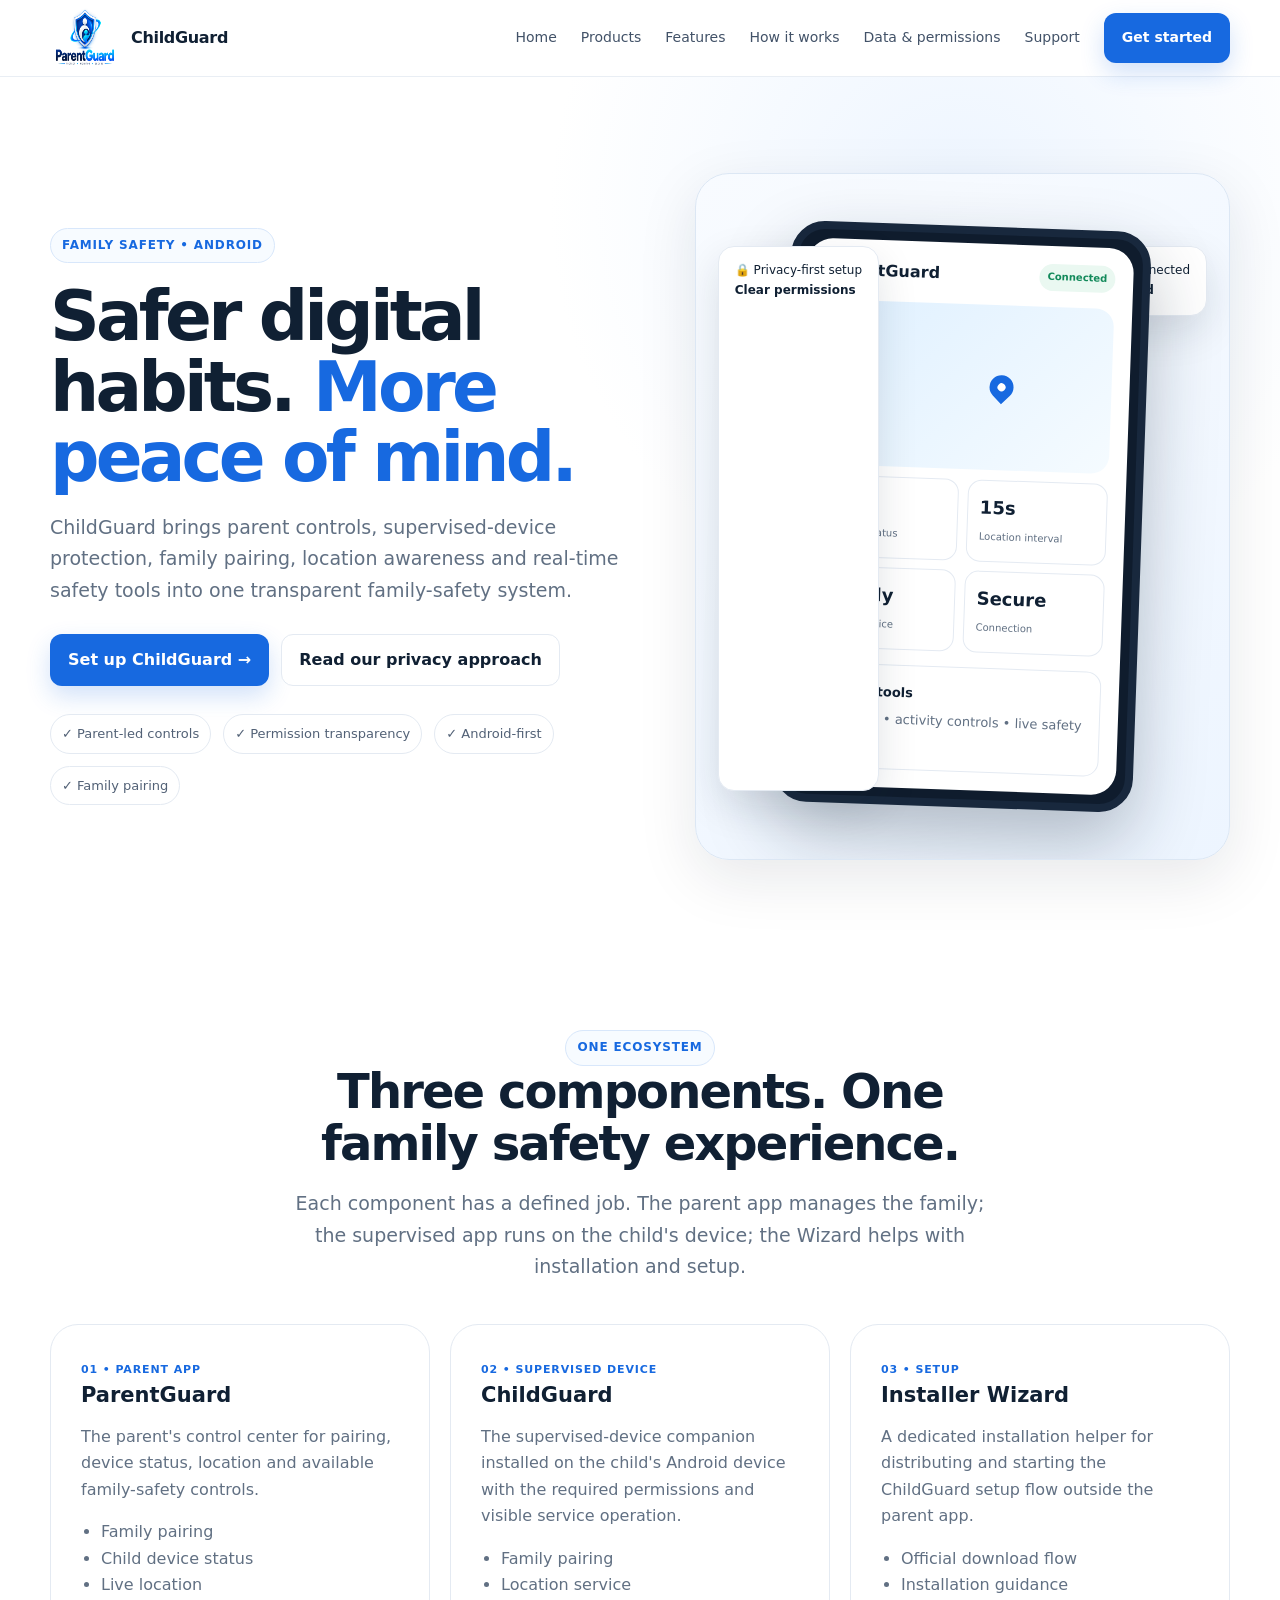
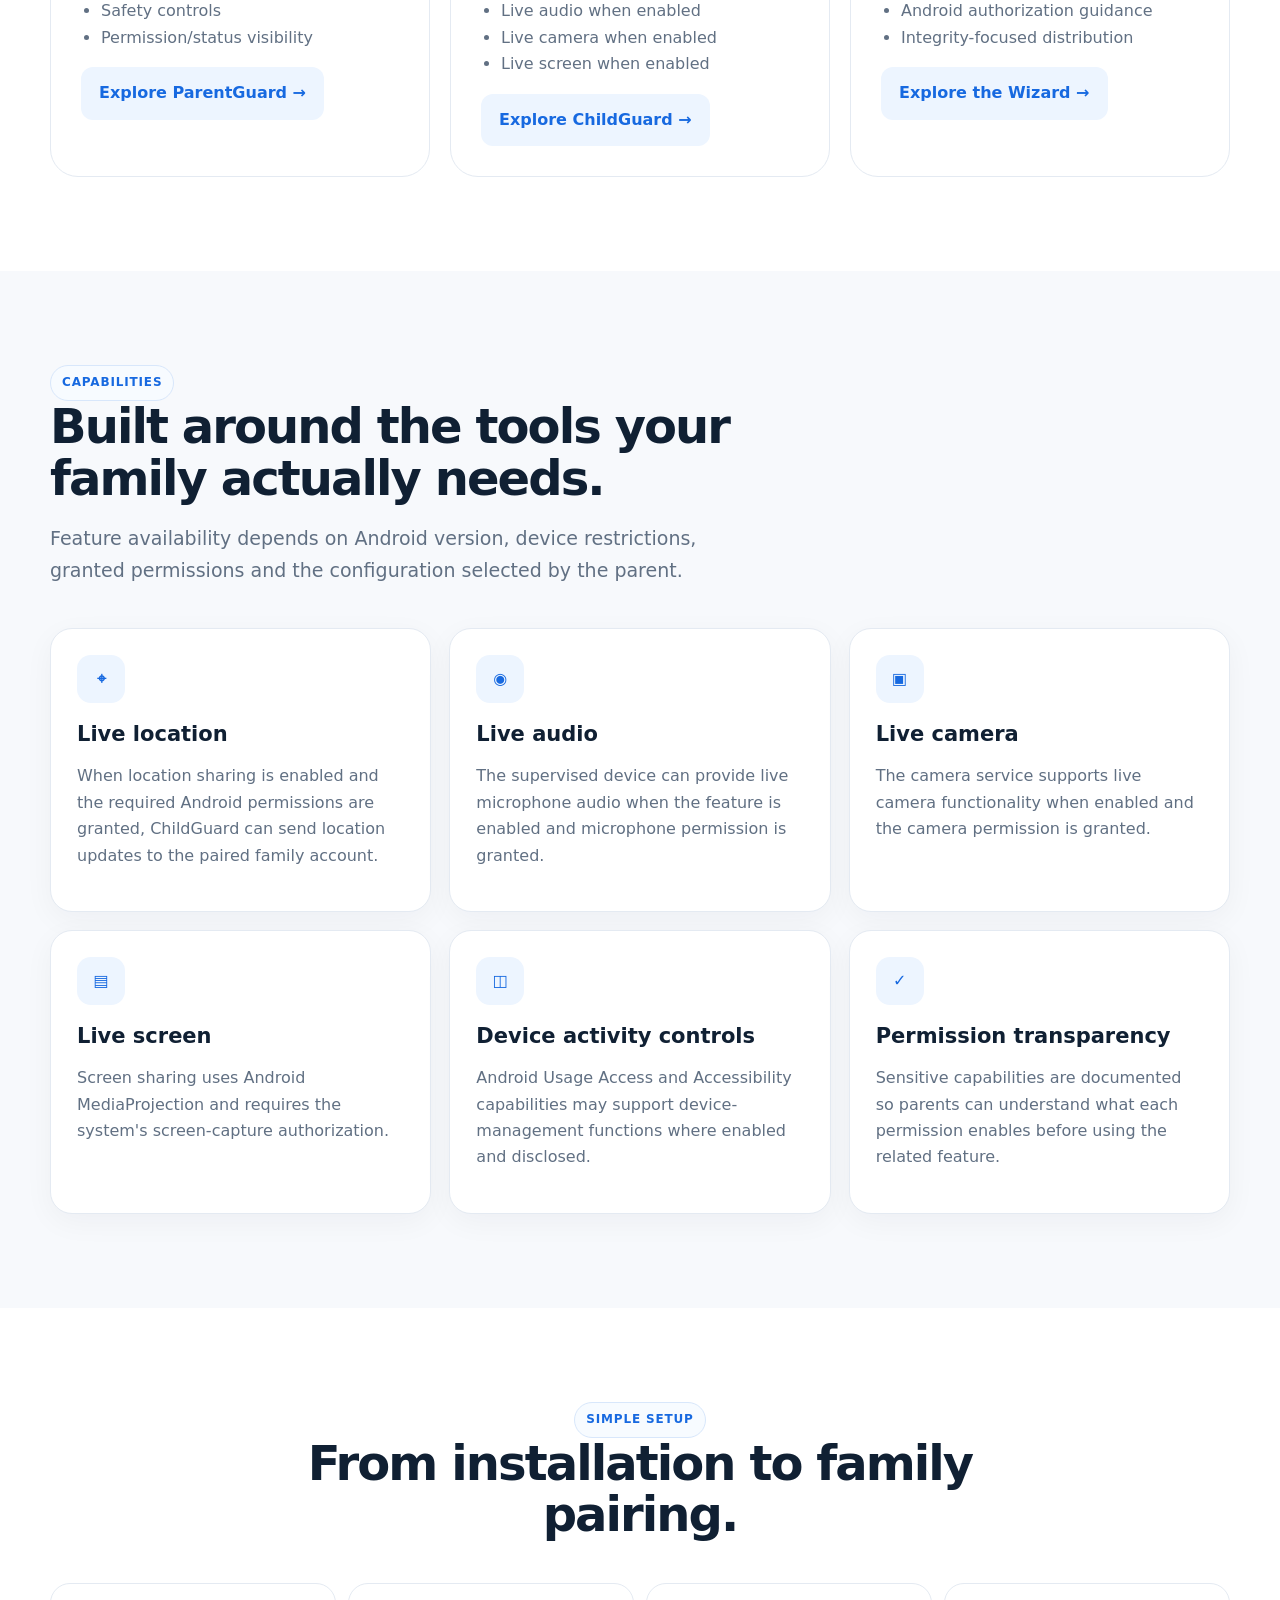
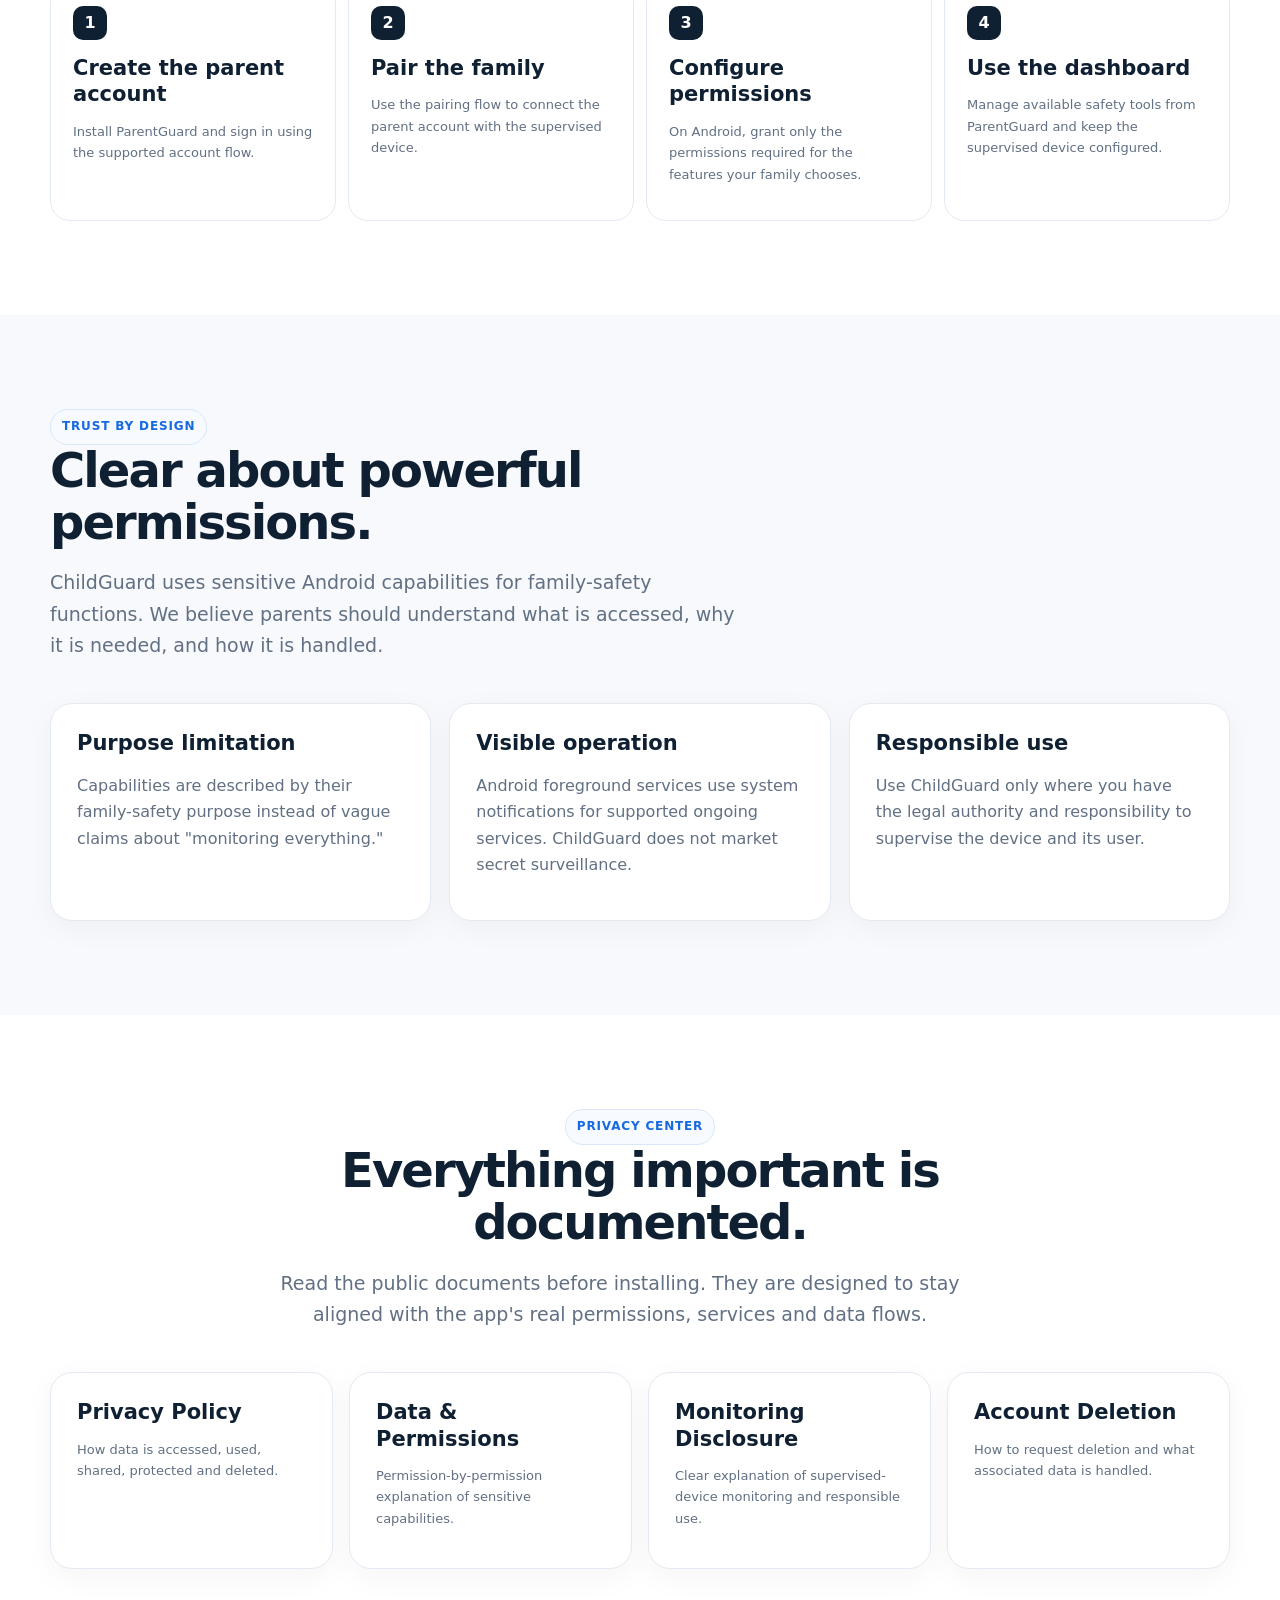
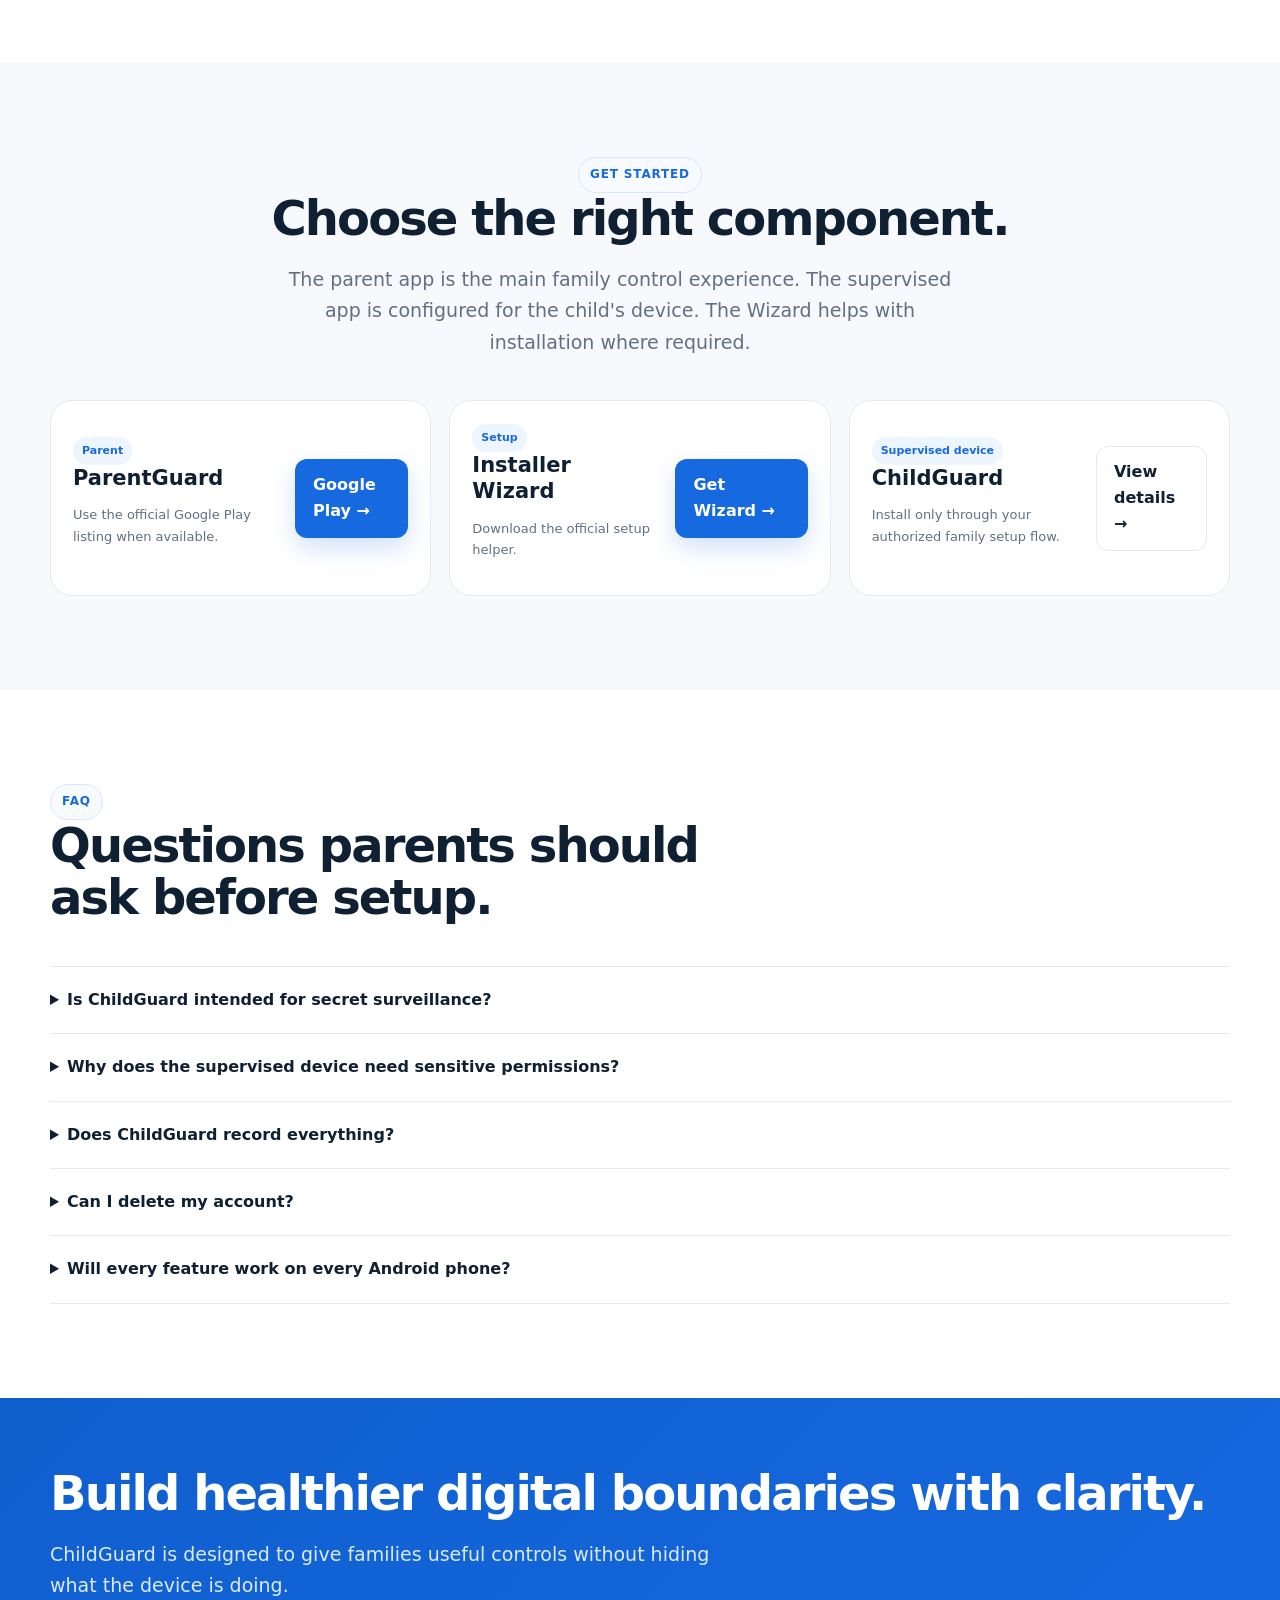
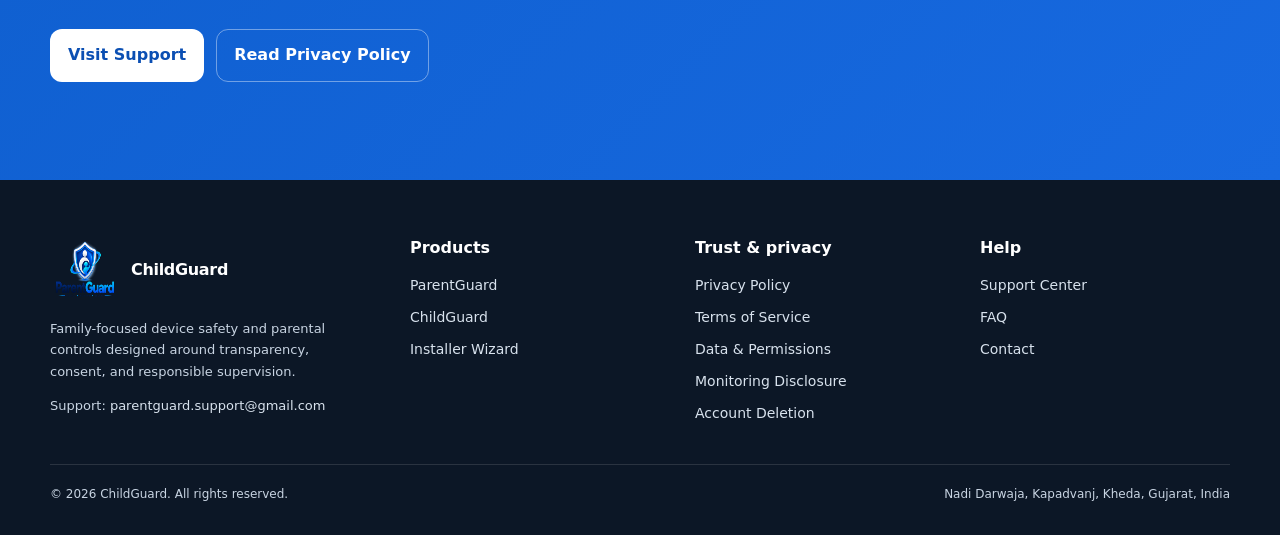
==== index.html @ 3753b194 "Add website files" ====
<!doctype html>
<html lang="en">
<head>
<meta charset="utf-8"><meta name="viewport" content="width=device-width,initial-scale=1">
<title>Family Safety & Parental Controls | ChildGuard</title>
<meta name="description" content="ChildGuard family safety and parental control platform.">
<link rel="stylesheet" href="assets/css/styles.css">
<link rel="icon" href="assets/img/parent_controller_logo.png">
<script defer src="assets/js/config.js"></script>
</head><body>

<nav class="nav">
 <div class="container nav-inner">
  <a class="brand" href="index.html"><img class="logo" src="assets/img/parent_controller_logo.png" alt="ChildGuard logo"><span>ChildGuard</span></a>
  <button class="menu-btn" aria-label="Open menu">☰</button>
  <div class="nav-links">
   <a href="index.html">Home</a>
   <a href="index.html#products">Products</a>
   <a href="index.html#features">Features</a>
   <a href="index.html#how-it-works">How it works</a>
   <a href="data-permissions.html">Data & permissions</a>
   <a href="support.html">Support</a>
   <a class="nav-cta" href="index.html#download">Get started</a>
  </div>
 </div>
</nav>


<header class="hero">
 <div class="container hero-grid">
  <div>
   <span class="eyebrow">Family safety • Android</span>
   <h1>Safer digital habits. <span style="color:var(--brand)">More peace of mind.</span></h1>
   <p class="lead">ChildGuard brings parent controls, supervised-device protection, family pairing, location awareness and real-time safety tools into one transparent family-safety system.</p>
   <div class="hero-actions">
    <a class="btn btn-primary" href="#download">Set up ChildGuard →</a>
    <a class="btn btn-secondary" href="privacy.html">Read our privacy approach</a>
   </div>
   <div class="trust-row">
    <span class="trust-chip">✓ Parent-led controls</span>
    <span class="trust-chip">✓ Permission transparency</span>
    <span class="trust-chip">✓ Android-first</span>
    <span class="trust-chip">✓ Family pairing</span>
   </div>
  </div>
  <div class="device-stage">
   <div class="float-card">● Child device connected<br><strong>Location updated</strong></div>
   <div class="device-card"><div class="screen">
    <div class="dash-top"><strong>ParentGuard</strong><span class="mini-pill">Connected</span></div>
    <div class="dash-map"><div class="pin"></div></div>
    <div class="dash-grid">
     <div class="metric"><b>Live</b><span>Device status</span></div>
     <div class="metric"><b>15s</b><span>Location interval</span></div>
     <div class="metric"><b>Family</b><span>Paired device</span></div>
     <div class="metric"><b>Secure</b><span>Connection</span></div>
    </div>
    <div style="margin-top:15px;padding:13px;border:1px solid var(--line);border-radius:15px"><strong style="font-size:13px">Safety tools</strong><p class="small muted" style="margin:4px 0">Location • activity controls • live safety tools</p></div>
   </div></div>
   <div class="float-card two">🔒 Privacy-first setup<br><strong>Clear permissions</strong></div>
  </div>
 </div>
</header>

<section class="section" id="products">
 <div class="container">
  <div class="section-head center"><span class="eyebrow">One ecosystem</span><h2>Three components. One family safety experience.</h2><p class="lead center">Each component has a defined job. The parent app manages the family; the supervised app runs on the child's device; the Wizard helps with installation and setup.</p></div>
  <div class="product-grid">
   <article class="product-card reveal"><span class="tag">01 • Parent app</span><h3>ParentGuard</h3><p class="muted">The parent's control center for pairing, device status, location and available family-safety controls.</p><ul><li>Family pairing</li><li>Child device status</li><li>Live location</li><li>Safety controls</li><li>Permission/status visibility</li></ul><a class="btn btn-soft" href="parent.html">Explore ParentGuard →</a></article>
   <article class="product-card reveal"><span class="tag">02 • Supervised device</span><h3>ChildGuard</h3><p class="muted">The supervised-device companion installed on the child's Android device with the required permissions and visible service operation.</p><ul><li>Family pairing</li><li>Location service</li><li>Live audio when enabled</li><li>Live camera when enabled</li><li>Live screen when enabled</li></ul><a class="btn btn-soft" href="child.html">Explore ChildGuard →</a></article>
   <article class="product-card reveal"><span class="tag">03 • Setup</span><h3>Installer Wizard</h3><p class="muted">A dedicated installation helper for distributing and starting the ChildGuard setup flow outside the parent app.</p><ul><li>Official download flow</li><li>Installation guidance</li><li>Android authorization guidance</li><li>Integrity-focused distribution</li></ul><a class="btn btn-soft" href="wizard.html">Explore the Wizard →</a></article>
  </div>
 </div>
</section>

<section class="section section-alt" id="features">
 <div class="container">
  <div class="section-head"><span class="eyebrow">Capabilities</span><h2>Built around the tools your family actually needs.</h2><p class="lead">Feature availability depends on Android version, device restrictions, granted permissions and the configuration selected by the parent.</p></div>
  <div class="grid-3">
   <article class="card reveal"><div class="icon-box">⌖</div><h3>Live location</h3><p class="muted">When location sharing is enabled and the required Android permissions are granted, ChildGuard can send location updates to the paired family account.</p></article>
   <article class="card reveal"><div class="icon-box">◉</div><h3>Live audio</h3><p class="muted">The supervised device can provide live microphone audio when the feature is enabled and microphone permission is granted.</p></article>
   <article class="card reveal"><div class="icon-box">▣</div><h3>Live camera</h3><p class="muted">The camera service supports live camera functionality when enabled and the camera permission is granted.</p></article>
   <article class="card reveal"><div class="icon-box">▤</div><h3>Live screen</h3><p class="muted">Screen sharing uses Android MediaProjection and requires the system's screen-capture authorization.</p></article>
   <article class="card reveal"><div class="icon-box">◫</div><h3>Device activity controls</h3><p class="muted">Android Usage Access and Accessibility capabilities may support device-management functions where enabled and disclosed.</p></article>
   <article class="card reveal"><div class="icon-box">✓</div><h3>Permission transparency</h3><p class="muted">Sensitive capabilities are documented so parents can understand what each permission enables before using the related feature.</p></article>
  </div>
 </div>
</section>

<section class="section" id="how-it-works">
 <div class="container">
  <div class="section-head center"><span class="eyebrow">Simple setup</span><h2>From installation to family pairing.</h2></div>
  <div class="process">
   <div class="step reveal"><div class="step-num">1</div><h3>Create the parent account</h3><p class="muted small">Install ParentGuard and sign in using the supported account flow.</p></div>
   <div class="step reveal"><div class="step-num">2</div><h3>Pair the family</h3><p class="muted small">Use the pairing flow to connect the parent account with the supervised device.</p></div>
   <div class="step reveal"><div class="step-num">3</div><h3>Configure permissions</h3><p class="muted small">On Android, grant only the permissions required for the features your family chooses.</p></div>
   <div class="step reveal"><div class="step-num">4</div><h3>Use the dashboard</h3><p class="muted small">Manage available safety tools from ParentGuard and keep the supervised device configured.</p></div>
  </div>
 </div>
</section>

<section class="section section-alt">
 <div class="container">
  <div class="section-head"><span class="eyebrow">Trust by design</span><h2>Clear about powerful permissions.</h2><p class="lead">ChildGuard uses sensitive Android capabilities for family-safety functions. We believe parents should understand what is accessed, why it is needed, and how it is handled.</p></div>
  <div class="grid-3">
   <div class="card"><h3>Purpose limitation</h3><p class="muted">Capabilities are described by their family-safety purpose instead of vague claims about "monitoring everything."</p></div>
   <div class="card"><h3>Visible operation</h3><p class="muted">Android foreground services use system notifications for supported ongoing services. ChildGuard does not market secret surveillance.</p></div>
   <div class="card"><h3>Responsible use</h3><p class="muted">Use ChildGuard only where you have the legal authority and responsibility to supervise the device and its user.</p></div>
  </div>
 </div>
</section>

<section class="section" id="privacy">
 <div class="container">
  <div class="section-head center"><span class="eyebrow">Privacy center</span><h2>Everything important is documented.</h2><p class="lead">Read the public documents before installing. They are designed to stay aligned with the app's real permissions, services and data flows.</p></div>
  <div class="grid-4">
   <a class="card" href="privacy.html"><h3>Privacy Policy</h3><p class="muted small">How data is accessed, used, shared, protected and deleted.</p></a>
   <a class="card" href="data-permissions.html"><h3>Data & Permissions</h3><p class="muted small">Permission-by-permission explanation of sensitive capabilities.</p></a>
   <a class="card" href="monitoring-disclosure.html"><h3>Monitoring Disclosure</h3><p class="muted small">Clear explanation of supervised-device monitoring and responsible use.</p></a>
   <a class="card" href="account-deletion.html"><h3>Account Deletion</h3><p class="muted small">How to request deletion and what associated data is handled.</p></a>
  </div>
 </div>
</section>

<section class="section section-alt" id="download">
 <div class="container">
  <div class="section-head center"><span class="eyebrow">Get started</span><h2>Choose the right component.</h2><p class="lead">The parent app is the main family control experience. The supervised app is configured for the child's device. The Wizard helps with installation where required.</p></div>
  <div class="grid-3">
   <div class="download-box"><div><span class="badge">Parent</span><h3>ParentGuard</h3><p class="muted small">Use the official Google Play listing when available.</p></div><a class="btn btn-primary" data-parent-url href="#">Google Play →</a></div>
   <div class="download-box"><div><span class="badge">Setup</span><h3>Installer Wizard</h3><p class="muted small">Download the official setup helper.</p></div><a class="btn btn-primary" data-wizard-url href="#">Get Wizard →</a></div>
   <div class="download-box"><div><span class="badge">Supervised device</span><h3>ChildGuard</h3><p class="muted small">Install only through your authorized family setup flow.</p></div><a class="btn btn-secondary" href="child.html">View details →</a></div>
  </div>
 </div>
</section>

<section class="section" id="faq">
 <div class="container">
  <div class="section-head"><span class="eyebrow">FAQ</span><h2>Questions parents should ask before setup.</h2></div>
  <div class="faq">
   <details><summary>Is ChildGuard intended for secret surveillance?</summary><p class="muted">No. ChildGuard is designed as a parent/guardian-managed family safety system. It should not be used to secretly monitor spouses, partners, employees, friends, or other adults without lawful authority and appropriate consent.</p></details>
   <details><summary>Why does the supervised device need sensitive permissions?</summary><p class="muted">Features such as location, microphone, camera, screen sharing, Accessibility and Usage Access require Android capabilities. Each is documented on our Data & Permissions page and should be enabled only when the corresponding family-safety feature is needed.</p></details>
   <details><summary>Does ChildGuard record everything?</summary><p class="muted">The website does not promise unlimited recording. Real-time features are feature-specific and depend on the app configuration, Android permission state and connection. See the Data & Permissions page for the current documented behavior.</p></details>
   <details><summary>Can I delete my account?</summary><p class="muted">Yes. See our Account Deletion page for the current deletion request process. The production backend must be configured to actually execute deletion requests.</p></details>
   <details><summary>Will every feature work on every Android phone?</summary><p class="muted">No. Android version, OEM restrictions, battery optimization, permission state and system policies can affect behavior. The setup flow should tell users when a device-specific limitation applies.</p></details>
  </div>
 </div>
</section>

<section class="cta">
 <div class="container">
  <h2>Build healthier digital boundaries with clarity.</h2>
  <p class="lead">ChildGuard is designed to give families useful controls without hiding what the device is doing.</p>
  <div class="hero-actions"><a class="btn" style="background:#fff;color:#0b4fb3" href="support.html">Visit Support</a><a class="btn" style="border-color:rgba(255,255,255,.4);color:#fff" href="privacy.html">Read Privacy Policy</a></div>
 </div>
</section>


<footer class="footer">
 <div class="container">
  <div class="footer-grid">
   <div>
    <a class="brand" href="index.html"><img class="logo" src="assets/img/parent_controller_logo.png" alt=""><span style="color:#fff">ChildGuard</span></a>
    <p class="small" style="max-width:310px">Family-focused device safety and parental controls designed around transparency, consent, and responsible supervision.</p>
    <p class="small">Support: <a data-support-email href="#">parentguard.support@gmail.com</a></p>
   </div>
   <div><div class="footer-title">Products</div><div class="footer-links"><a href="parent.html">ParentGuard</a><a href="child.html">ChildGuard</a><a href="wizard.html">Installer Wizard</a></div></div>
   <div><div class="footer-title">Trust & privacy</div><div class="footer-links"><a href="privacy.html">Privacy Policy</a><a href="terms.html">Terms of Service</a><a href="data-permissions.html">Data & Permissions</a><a href="monitoring-disclosure.html">Monitoring Disclosure</a><a href="account-deletion.html">Account Deletion</a></div></div>
   <div><div class="footer-title">Help</div><div class="footer-links"><a href="support.html">Support Center</a><a href="index.html#faq">FAQ</a><a href="support.html#contact">Contact</a></div></div>
  </div>
  <div class="footer-bottom"><span>© <span data-year></span> ChildGuard. All rights reserved.</span><span>Nadi Darwaja, Kapadvanj, Kheda, Gujarat, India</span></div>
 </div>
</footer>

</body></html>
---- assets/css/styles.css ----
:root{
  --ink:#102033;
  --muted:#617083;
  --brand:#1769e0;
  --brand-2:#0b4fb3;
  --brand-soft:#edf5ff;
  --green:#138a5b;
  --green-soft:#eaf8f1;
  --line:#e4eaf2;
  --surface:#f7f9fc;
  --white:#fff;
  --shadow:0 18px 60px rgba(16,32,51,.10);
  --radius:22px;
  --max:1180px;
}
*{box-sizing:border-box}
html{scroll-behavior:smooth}
body{
  margin:0;font-family:Inter,ui-sans-serif,system-ui,-apple-system,BlinkMacSystemFont,"Segoe UI",sans-serif;
  color:var(--ink);background:#fff;line-height:1.65;
}
a{color:inherit;text-decoration:none}
img{max-width:100%;display:block}
.container{width:min(var(--max),calc(100% - 40px));margin:auto}
.nav{
  position:sticky;top:0;z-index:1000;background:rgba(255,255,255,.88);
  backdrop-filter:blur(18px);border-bottom:1px solid rgba(228,234,242,.8)
}
.nav-inner{height:76px;display:flex;align-items:center;justify-content:space-between;gap:20px}
.brand{display:flex;align-items:center;gap:11px;font-weight:800;letter-spacing:-.02em}
.logo {
    width: 70px;
    height: 70px;
}
.nav-links{display:flex;align-items:center;gap:24px;font-size:14px;color:#425268}
.nav-links a:hover{color:var(--brand)}
.nav-cta,.btn{
  display:inline-flex;align-items:center;justify-content:center;gap:9px;border-radius:12px;
  padding:12px 17px;font-weight:750;transition:.25s ease;border:1px solid transparent
}
.nav-cta,.btn-primary{background:var(--brand);color:#fff;box-shadow:0 10px 24px rgba(23,105,224,.20)}
.btn:hover,.nav-cta:hover{transform:translateY(-2px)}
.btn-secondary{background:#fff;border-color:var(--line);color:var(--ink)}
.btn-soft{background:var(--brand-soft);color:var(--brand)}
.menu-btn{display:none;border:0;background:#fff;font-size:24px}
.hero{
  position:relative;overflow:hidden;padding:96px 0 76px;
  background:radial-gradient(circle at 75% 15%,#edf5ff 0,rgba(237,245,255,0) 34%),#fff;
}
.hero-grid{display:grid;grid-template-columns:1.04fr .96fr;gap:65px;align-items:center}
.eyebrow{
  display:inline-flex;gap:8px;align-items:center;padding:7px 11px;border:1px solid #d8e7fb;
  border-radius:999px;color:var(--brand);font-size:12px;font-weight:800;background:#f7fbff;text-transform:uppercase;letter-spacing:.07em
}
h1{font-size:clamp(42px,5.4vw,72px);line-height:1.02;letter-spacing:-.055em;margin:18px 0}
h2{font-size:clamp(30px,4vw,48px);line-height:1.08;letter-spacing:-.04em;margin:0 0 16px}
h3{font-size:21px;line-height:1.25;margin:0 0 9px}
.lead{font-size:19px;color:var(--muted);max-width:700px}
.hero-actions{display:flex;flex-wrap:wrap;gap:12px;margin:28px 0}
.trust-row{display:flex;flex-wrap:wrap;gap:12px;margin-top:24px;color:#526176;font-size:13px}
.trust-chip{padding:8px 11px;border:1px solid var(--line);border-radius:999px;background:#fff}
.device-stage{
  min-height:500px;border:1px solid #dce7f4;border-radius:34px;background:linear-gradient(145deg,#f8fbff,#edf5ff);
  box-shadow:var(--shadow);padding:24px;position:relative;overflow:hidden
}
.device-card{
  width:min(360px,82%);margin:28px auto;background:#0f1c2d;border:8px solid #18283d;border-radius:34px;
  box-shadow:0 30px 70px rgba(16,32,51,.28);padding:9px;transform:rotate(2deg)
}
.screen{
  min-height:430px;border-radius:25px;background:#fff;padding:18px;color:var(--ink)
}
.dash-top{display:flex;justify-content:space-between;align-items:center;margin-bottom:16px}
.mini-pill{font-size:10px;padding:5px 8px;border-radius:99px;background:var(--green-soft);color:var(--green);font-weight:800}
.dash-map{height:165px;border-radius:18px;background:linear-gradient(135deg,#dff0ff,#f5fbff);position:relative;overflow:hidden}
.pin{position:absolute;left:58%;top:43%;width:24px;height:24px;border-radius:50% 50% 50% 0;background:var(--brand);transform:rotate(-45deg)}
.pin:after{content:"";position:absolute;width:8px;height:8px;background:#fff;border-radius:50%;left:8px;top:8px}
.dash-grid{display:grid;grid-template-columns:1fr 1fr;gap:9px;margin-top:10px}
.metric{border:1px solid var(--line);border-radius:14px;padding:12px}
.metric b{display:block;font-size:18px}
.metric span{font-size:10px;color:var(--muted)}
.float-card{
  position:absolute;right:22px;top:72px;background:#fff;border:1px solid var(--line);padding:14px 16px;border-radius:16px;
  box-shadow:0 15px 40px rgba(16,32,51,.12);font-size:12px;animation:float 4s ease-in-out infinite
}
.float-card.two{left:22px;bottom:68px;right:auto;animation-delay:1s}
@keyframes float{50%{transform:translateY(-8px)}}
.section{padding:94px 0}
.section-alt{background:var(--surface)}
.section-head{max-width:740px;margin-bottom:42px}
.center{text-align:center;margin-left:auto;margin-right:auto}
.grid-3{display:grid;grid-template-columns:repeat(3,1fr);gap:18px}
.grid-4{display:grid;grid-template-columns:repeat(4,1fr);gap:16px}
.card{border:1px solid var(--line);border-radius:var(--radius);padding:26px;background:#fff;box-shadow:0 8px 30px rgba(16,32,51,.045)}
.card:hover{transform:translateY(-4px);box-shadow:0 18px 45px rgba(16,32,51,.09);transition:.25s}
.icon-box{
  width:48px;height:48px;border-radius:14px;background:var(--brand-soft);color:var(--brand);
  display:grid;place-items:center;font-weight:900;margin-bottom:18px
}
.muted{color:var(--muted)}
.small{font-size:13px}
.feature-list{display:grid;gap:11px;margin:18px 0 0;padding:0;list-style:none}
.feature-list li{display:flex;gap:10px;align-items:flex-start}
.check{color:var(--green);font-weight:900}
.product-grid{display:grid;grid-template-columns:repeat(3,1fr);gap:20px}
.product-card{padding:30px;border:1px solid var(--line);border-radius:28px;background:#fff}
.product-card .tag{font-size:11px;font-weight:850;color:var(--brand);text-transform:uppercase;letter-spacing:.08em}
.product-card ul{padding-left:20px;color:var(--muted)}
.process{display:grid;grid-template-columns:repeat(4,1fr);gap:12px}
.step{padding:22px;border:1px solid var(--line);border-radius:20px;background:#fff}
.step-num{width:34px;height:34px;border-radius:10px;background:var(--ink);color:#fff;display:grid;place-items:center;font-weight:850;margin-bottom:15px}
.table-wrap{overflow:auto;border:1px solid var(--line);border-radius:18px}
table{border-collapse:collapse;width:100%;min-width:760px;background:#fff}
th,td{padding:16px;text-align:left;border-bottom:1px solid var(--line);vertical-align:top}
th{background:#f7f9fc;font-size:13px}
.callout{padding:20px 22px;border:1px solid #d8e7fb;border-radius:18px;background:#f7fbff}
.warning{border-color:#f0dfb0;background:#fffaf0}
.notice{border-color:#bfe6d3;background:#f2fbf6}
.faq{border-top:1px solid var(--line)}
.faq details{padding:20px 0;border-bottom:1px solid var(--line)}
.faq summary{cursor:pointer;font-weight:800}
.cta{padding:70px 0;background:linear-gradient(135deg,#0f5fcf,#1769e0);color:#fff}
.cta .lead{color:#dbeaff}
.footer{background:#0c1726;color:#c8d4e2;padding:55px 0 30px}
.footer-grid{display:grid;grid-template-columns:1.3fr repeat(3,1fr);gap:35px}
.footer a{color:#d8e2ed}.footer a:hover{color:#fff}
.footer-title{color:#fff;font-weight:800;margin-bottom:13px}
.footer-links{display:grid;gap:9px;font-size:14px}
.footer-bottom{border-top:1px solid rgba(255,255,255,.12);margin-top:35px;padding-top:20px;display:flex;justify-content:space-between;gap:15px;font-size:12px}
.page-hero{padding:70px 0 55px;background:linear-gradient(180deg,#f5f9ff,#fff)}
.breadcrumb{font-size:13px;color:var(--muted);margin-bottom:18px}
.prose{max-width:900px}
.prose h2{font-size:30px;margin-top:45px}
.prose h3{margin-top:28px}
.prose p,.prose li{color:#45566b}
.prose ul{padding-left:22px}
.kpi{display:grid;grid-template-columns:repeat(4,1fr);gap:12px;margin:30px 0}
.kpi .card{text-align:center;padding:20px}.kpi strong{display:block;font-size:28px}
.screenshot-grid{display:grid;grid-template-columns:repeat(3,1fr);gap:18px}
.screenshot{
  min-height:260px;border:1px dashed #b9c8da;border-radius:22px;background:linear-gradient(145deg,#f8fbff,#eef4fa);
  display:grid;place-items:center;text-align:center;padding:25px;color:#708096
}
.download-box{display:flex;align-items:center;justify-content:space-between;gap:20px;border:1px solid var(--line);border-radius:22px;padding:22px;background:#fff}
.badge{display:inline-block;font-size:11px;font-weight:800;border-radius:99px;padding:5px 9px;background:#edf5ff;color:var(--brand)}
.reveal{opacity:0;transform:translateY(18px);transition:.7s ease}.reveal.show{opacity:1;transform:none}
@media(max-width:980px){
  .nav-links{display:none}.menu-btn{display:block}
  .nav-links.open{display:flex;position:absolute;left:20px;right:20px;top:68px;background:#fff;border:1px solid var(--line);padding:18px;border-radius:18px;flex-direction:column;align-items:flex-start;box-shadow:var(--shadow)}
  .hero-grid{grid-template-columns:1fr}.grid-4,.process{grid-template-columns:1fr 1fr}.product-grid,.grid-3{grid-template-columns:1fr 1fr}.footer-grid{grid-template-columns:1fr 1fr}
}
@media(max-width:640px){
  .container{width:min(var(--max),calc(100% - 28px))}
  .hero{padding:65px 0 50px}.section{padding:65px 0}
  h1{font-size:43px}.lead{font-size:17px}
  .device-stage{min-height:430px;padding:10px}.device-card{width:86%}.screen{min-height:360px}
  .grid-4,.process,.product-grid,.grid-3,.footer-grid,.screenshot-grid,.kpi{grid-template-columns:1fr}
  .footer-bottom{flex-direction:column}.download-box{align-items:flex-start;flex-direction:column}
  .hero-actions .btn{width:100%}
}

@media (max-width: 768px) {

    .brand {
        gap: 9px;
    }

    .brand .logo {
        width: 44px;
        height: 44px;
        flex-basis: 44px;
    }

    .brand span {
        font-size: 18px;
    }
}
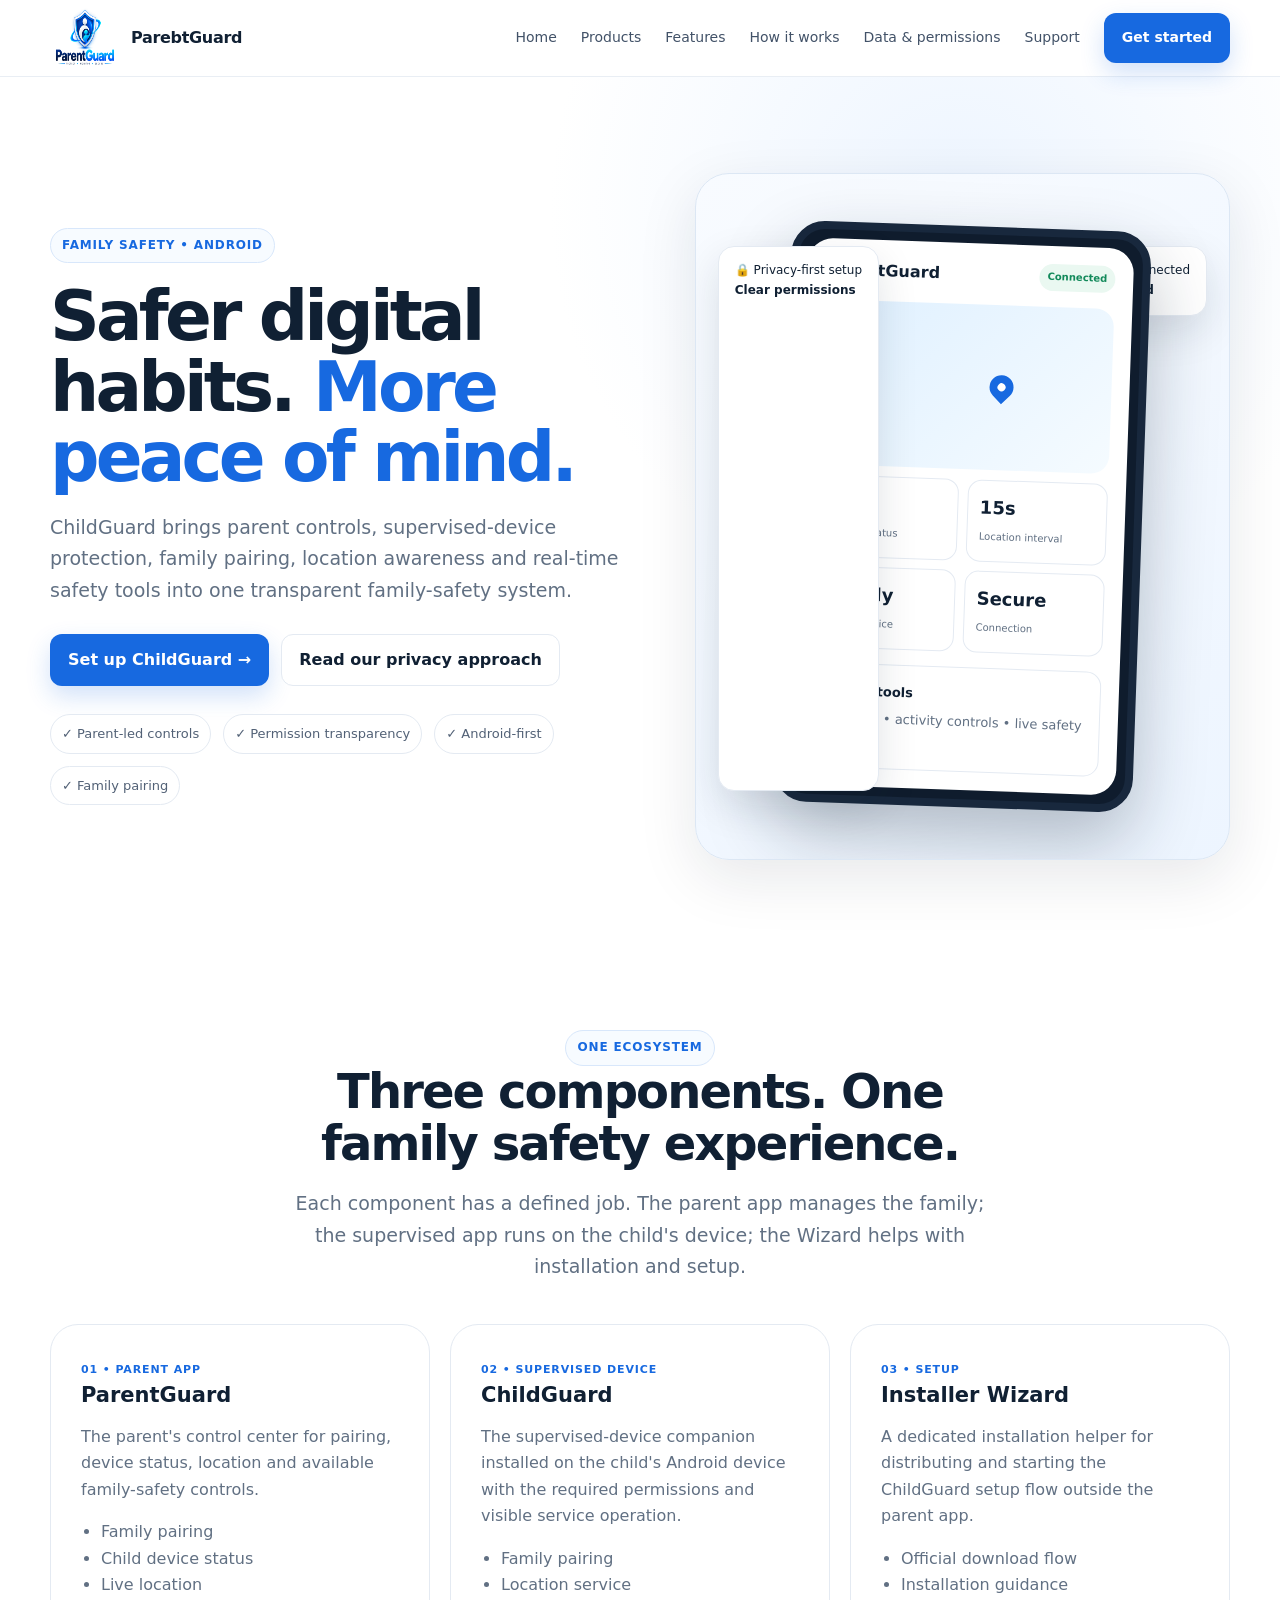
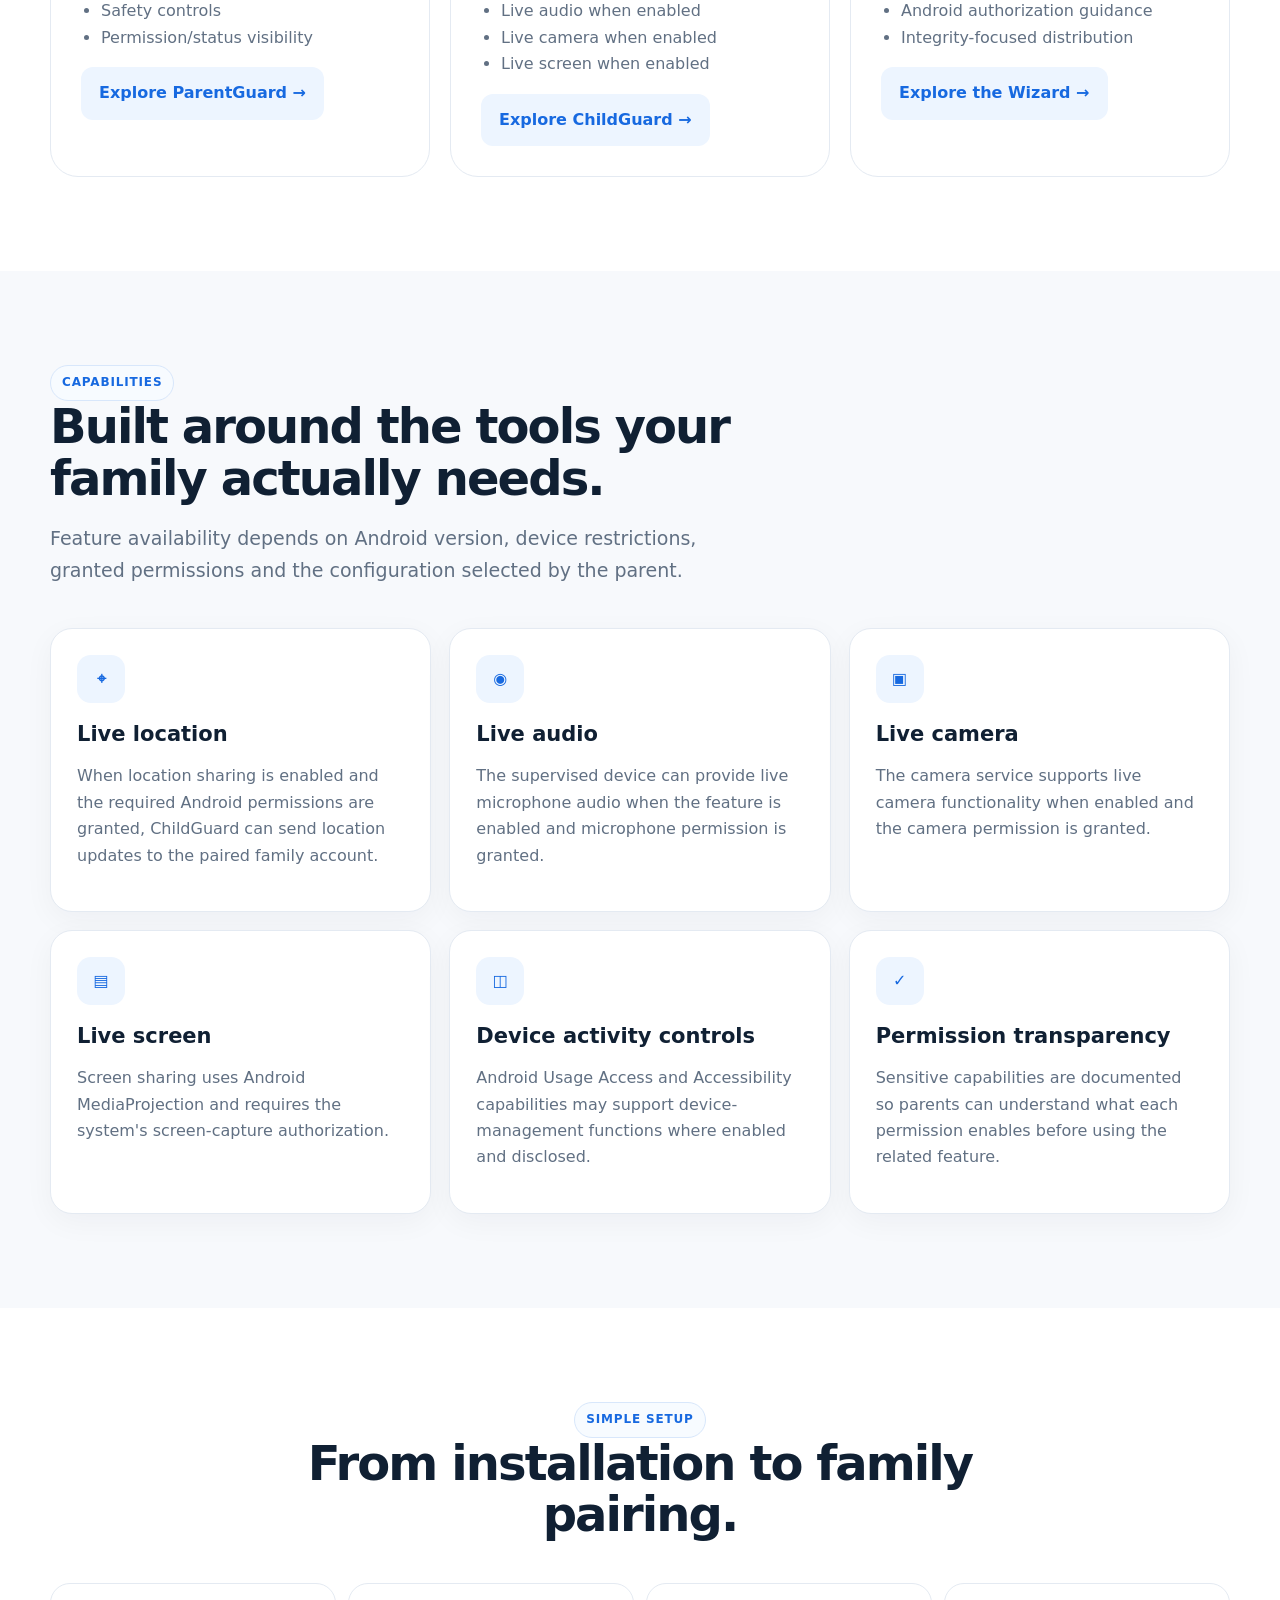
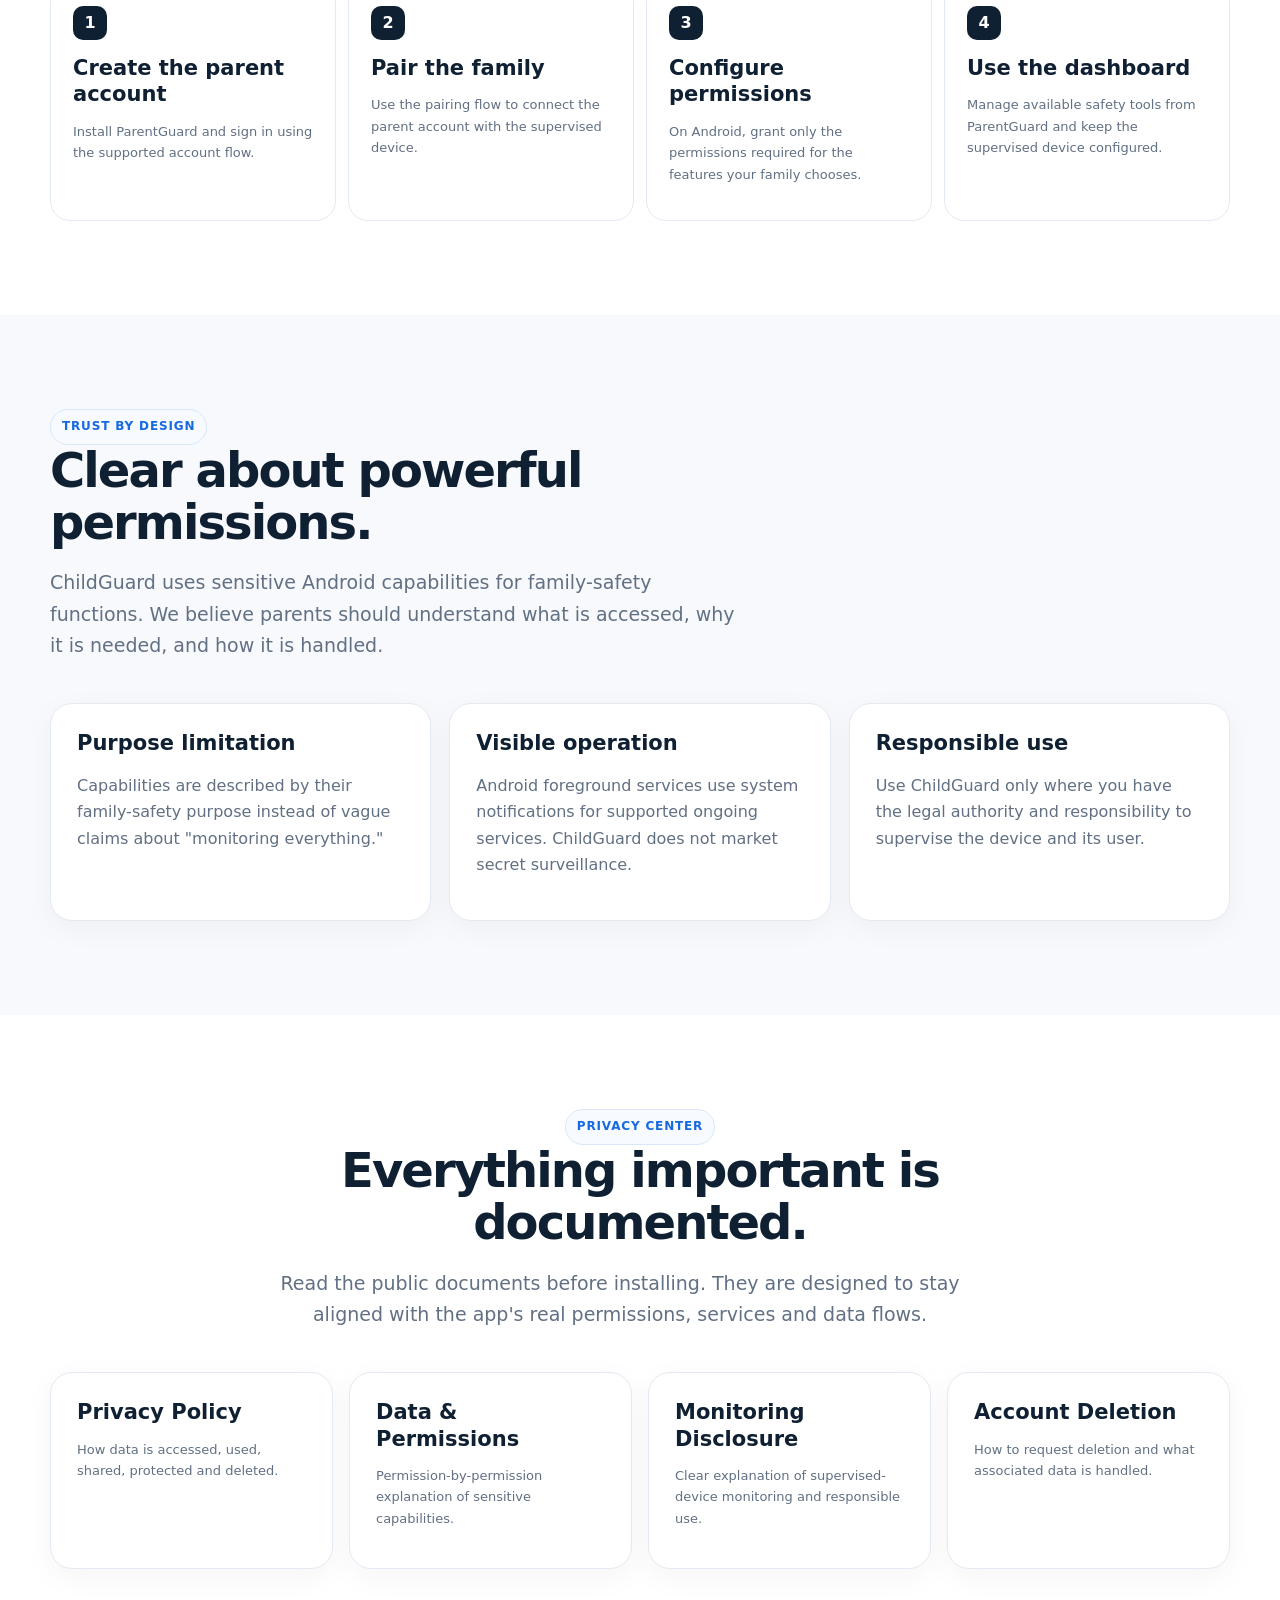
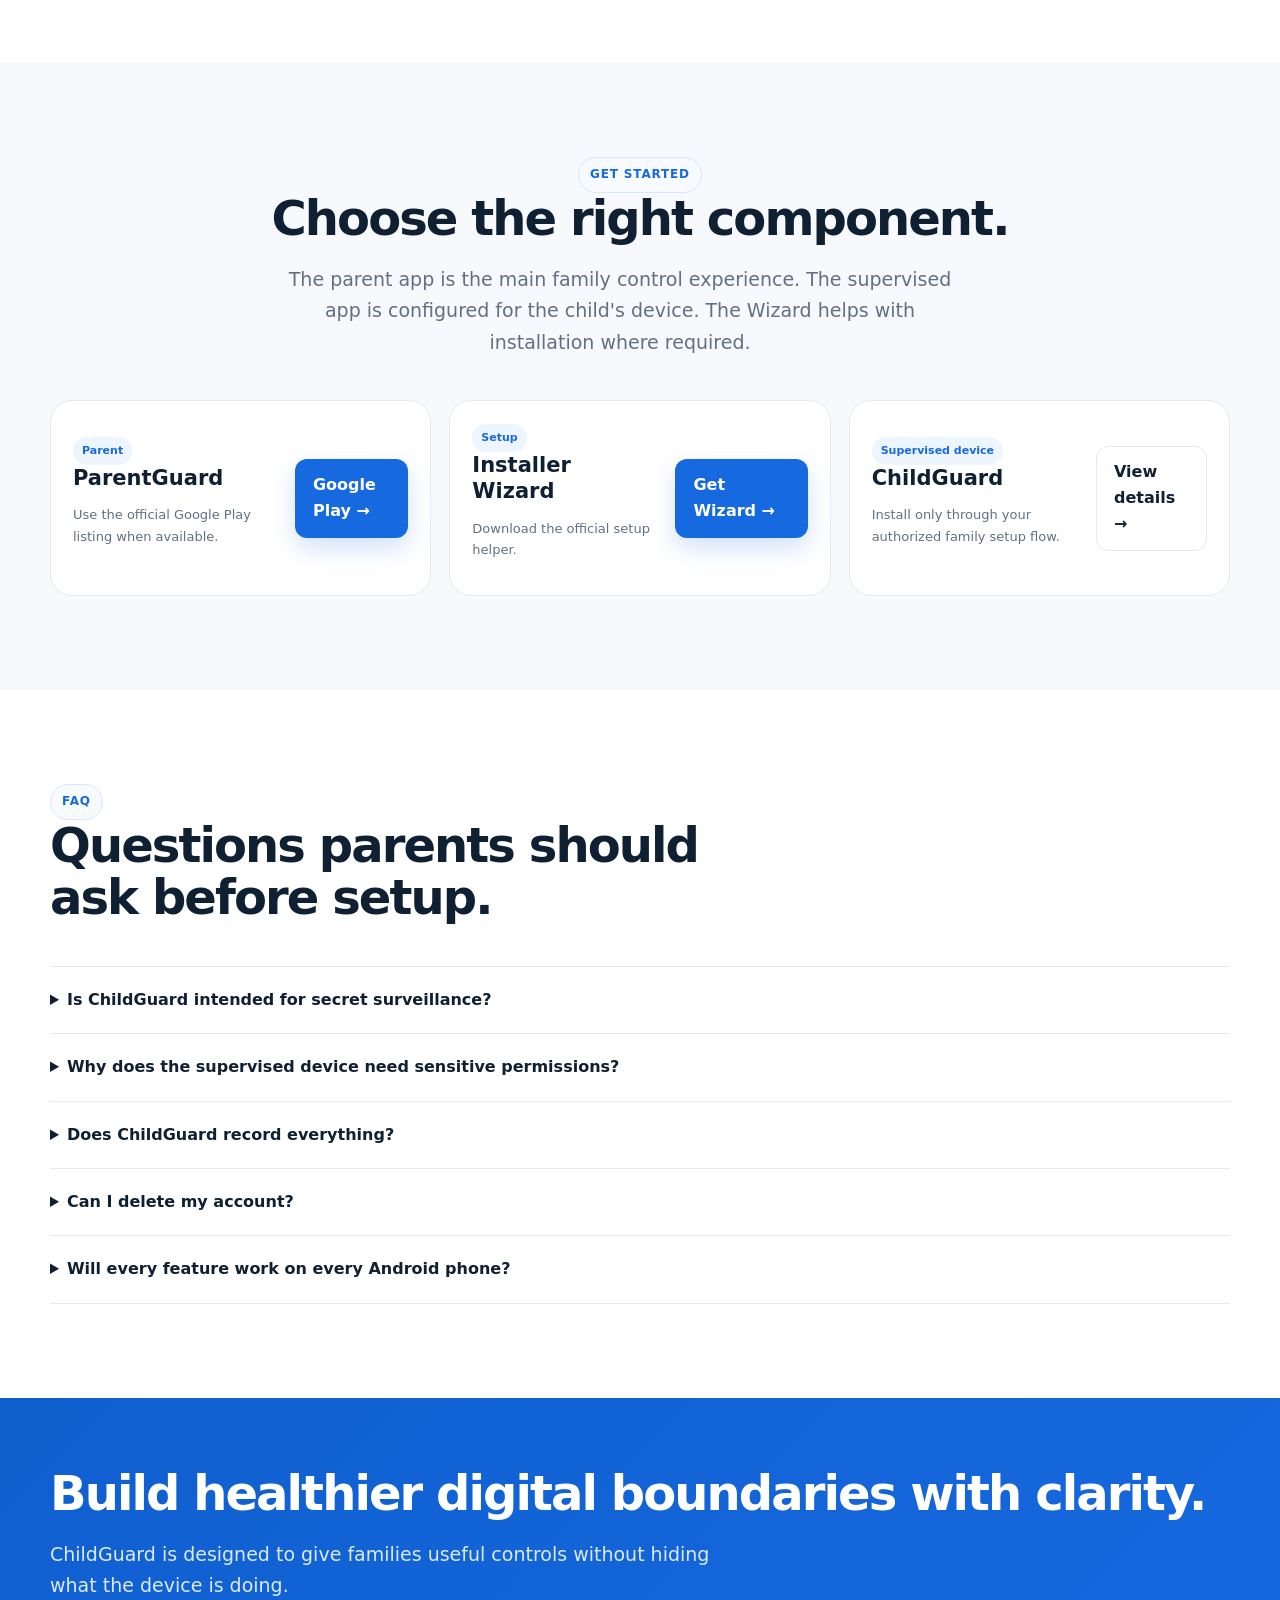
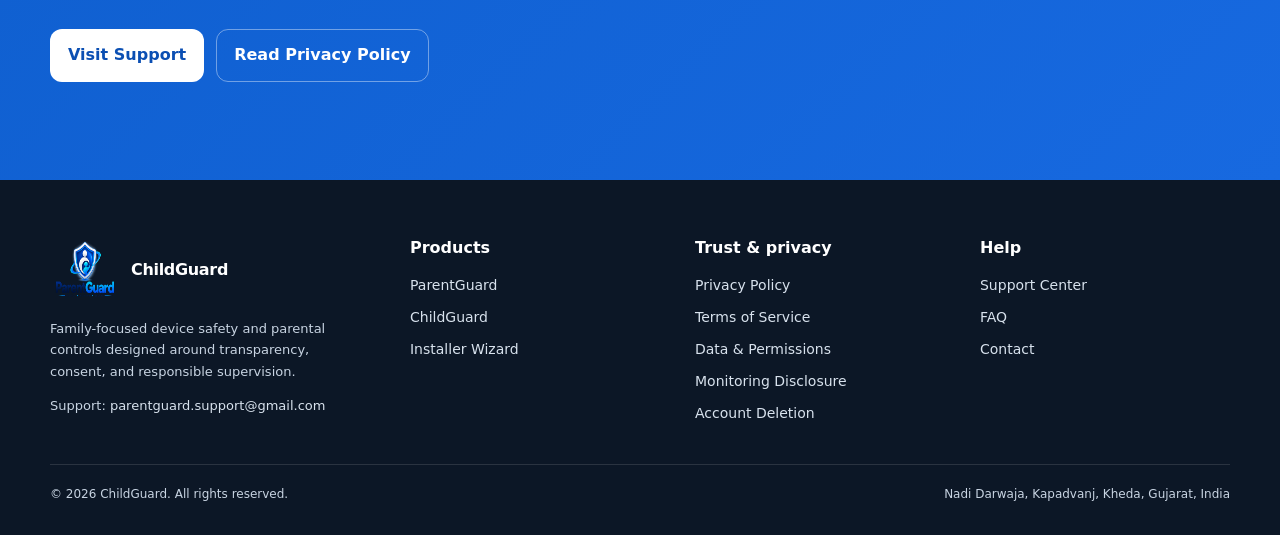
==== commit c7fdeada: "Fix typo in brand name from 'ChildGuard' to 'ParebtGuard'" ====
--- a/index.html
+++ b/index.html
@@ -11,7 +11,7 @@
 
 <nav class="nav">
  <div class="container nav-inner">
-  <a class="brand" href="index.html"><img class="logo" src="assets/img/parent_controller_logo.png" alt="ChildGuard logo"><span>ChildGuard</span></a>
+  <a class="brand" href="index.html"><img class="logo" src="assets/img/parent_controller_logo.png" alt="ChildGuard logo"><span>ParebtGuard</span></a>
   <button class="menu-btn" aria-label="Open menu">☰</button>
   <div class="nav-links">
    <a href="index.html">Home</a>
@@ -170,4 +170,4 @@
  </div>
 </footer>
 
-</body></html>+</body></html>
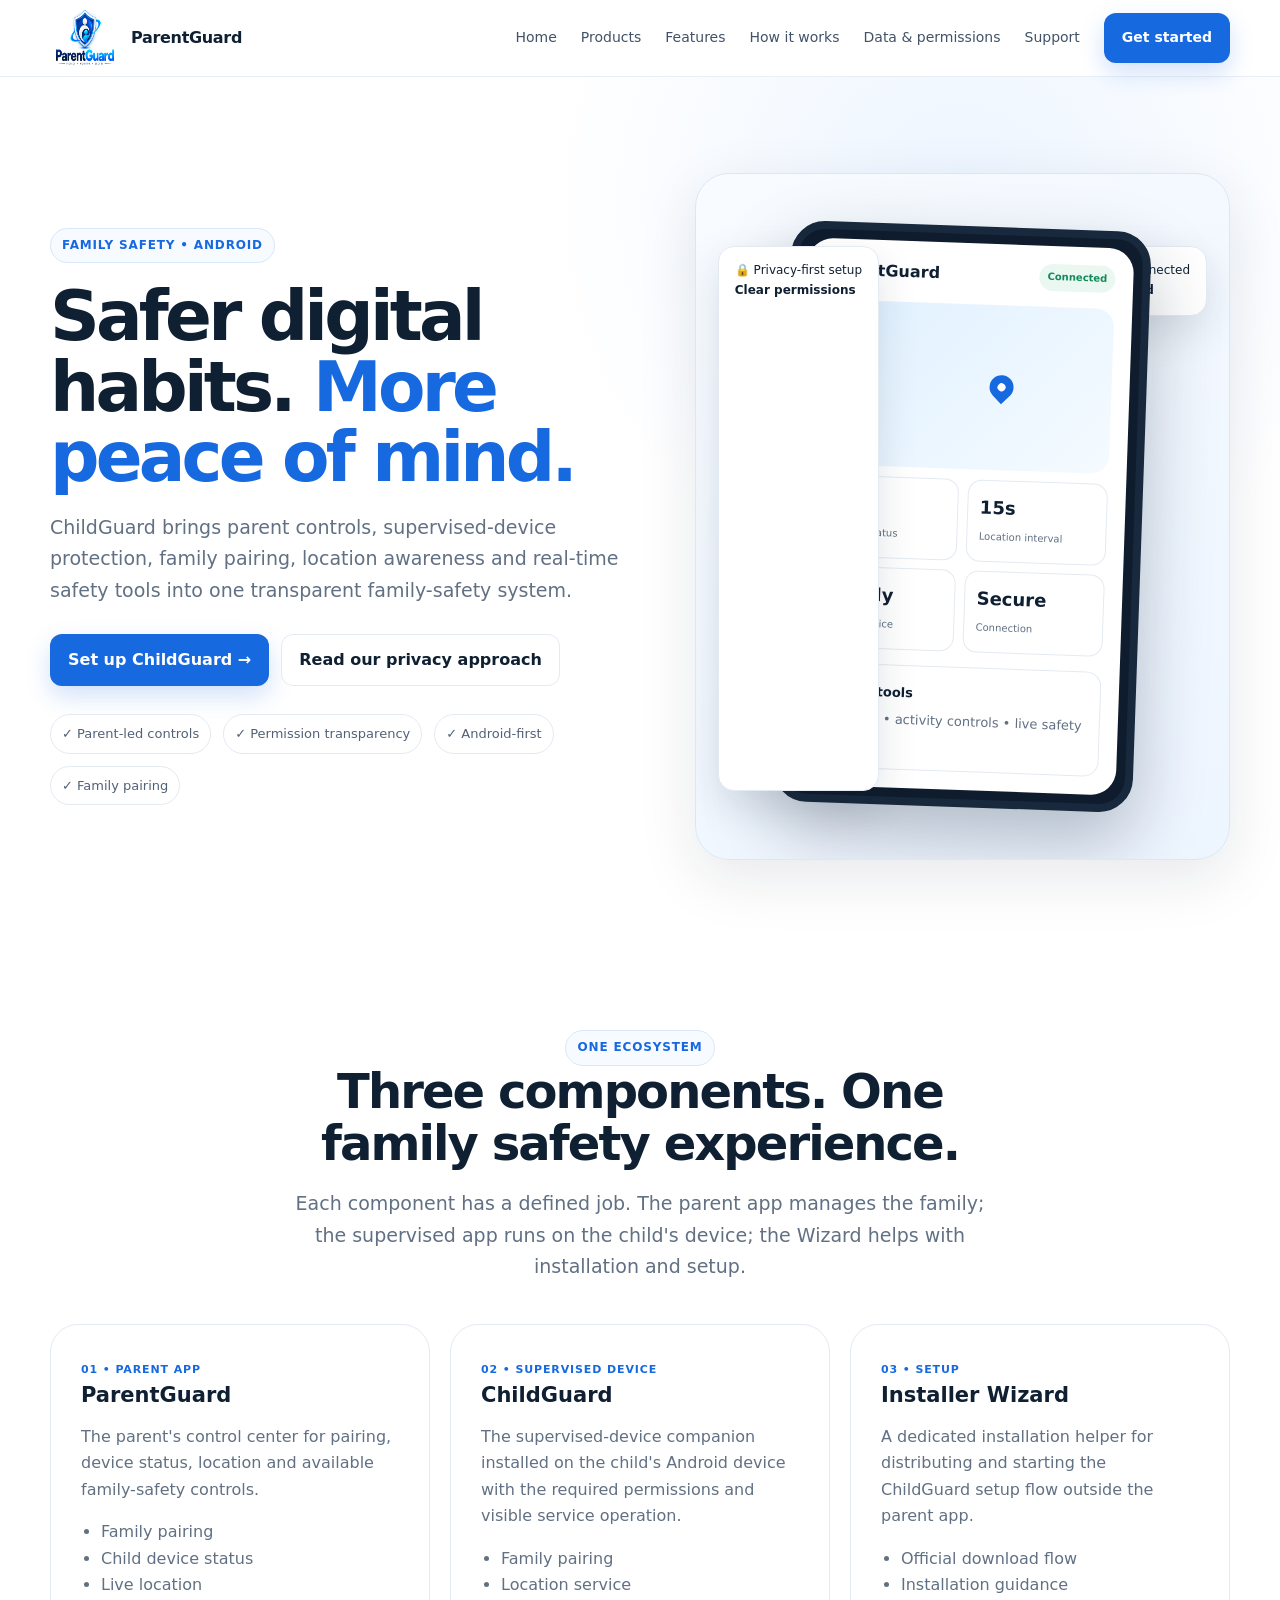
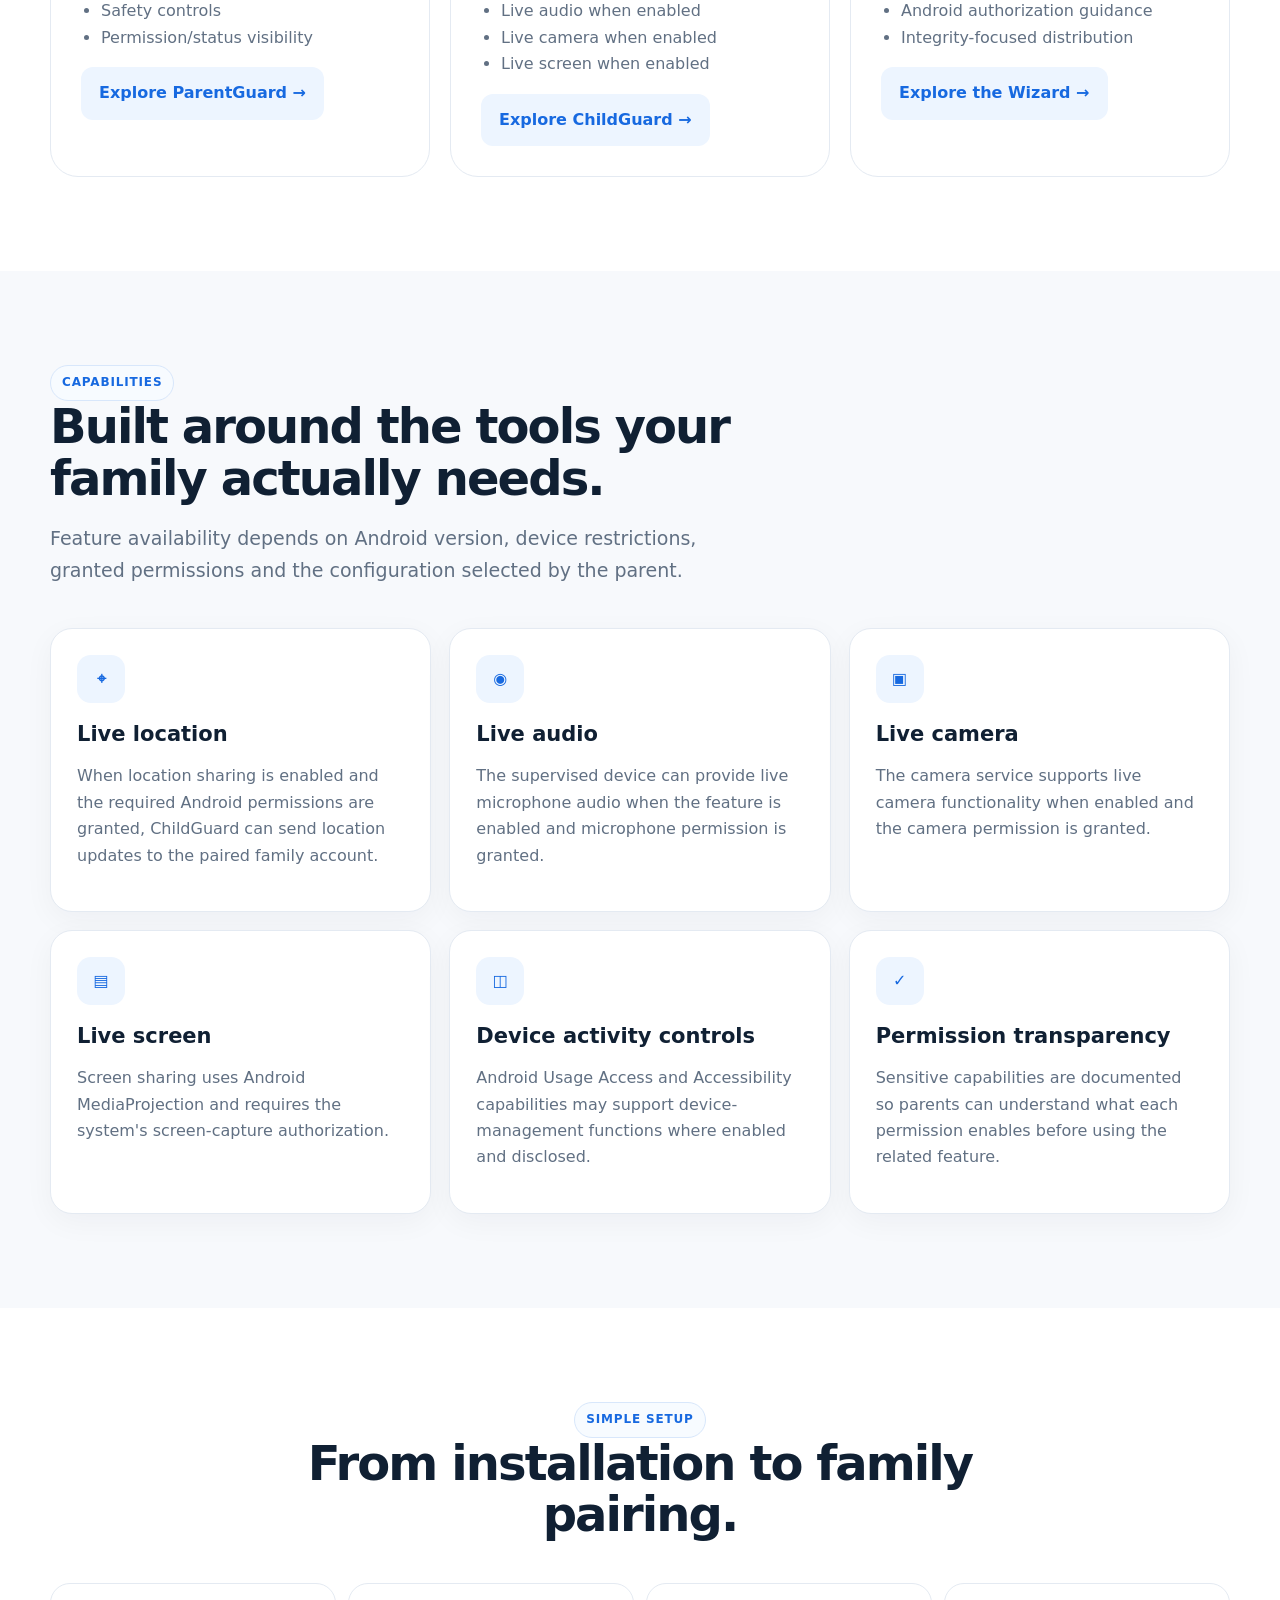
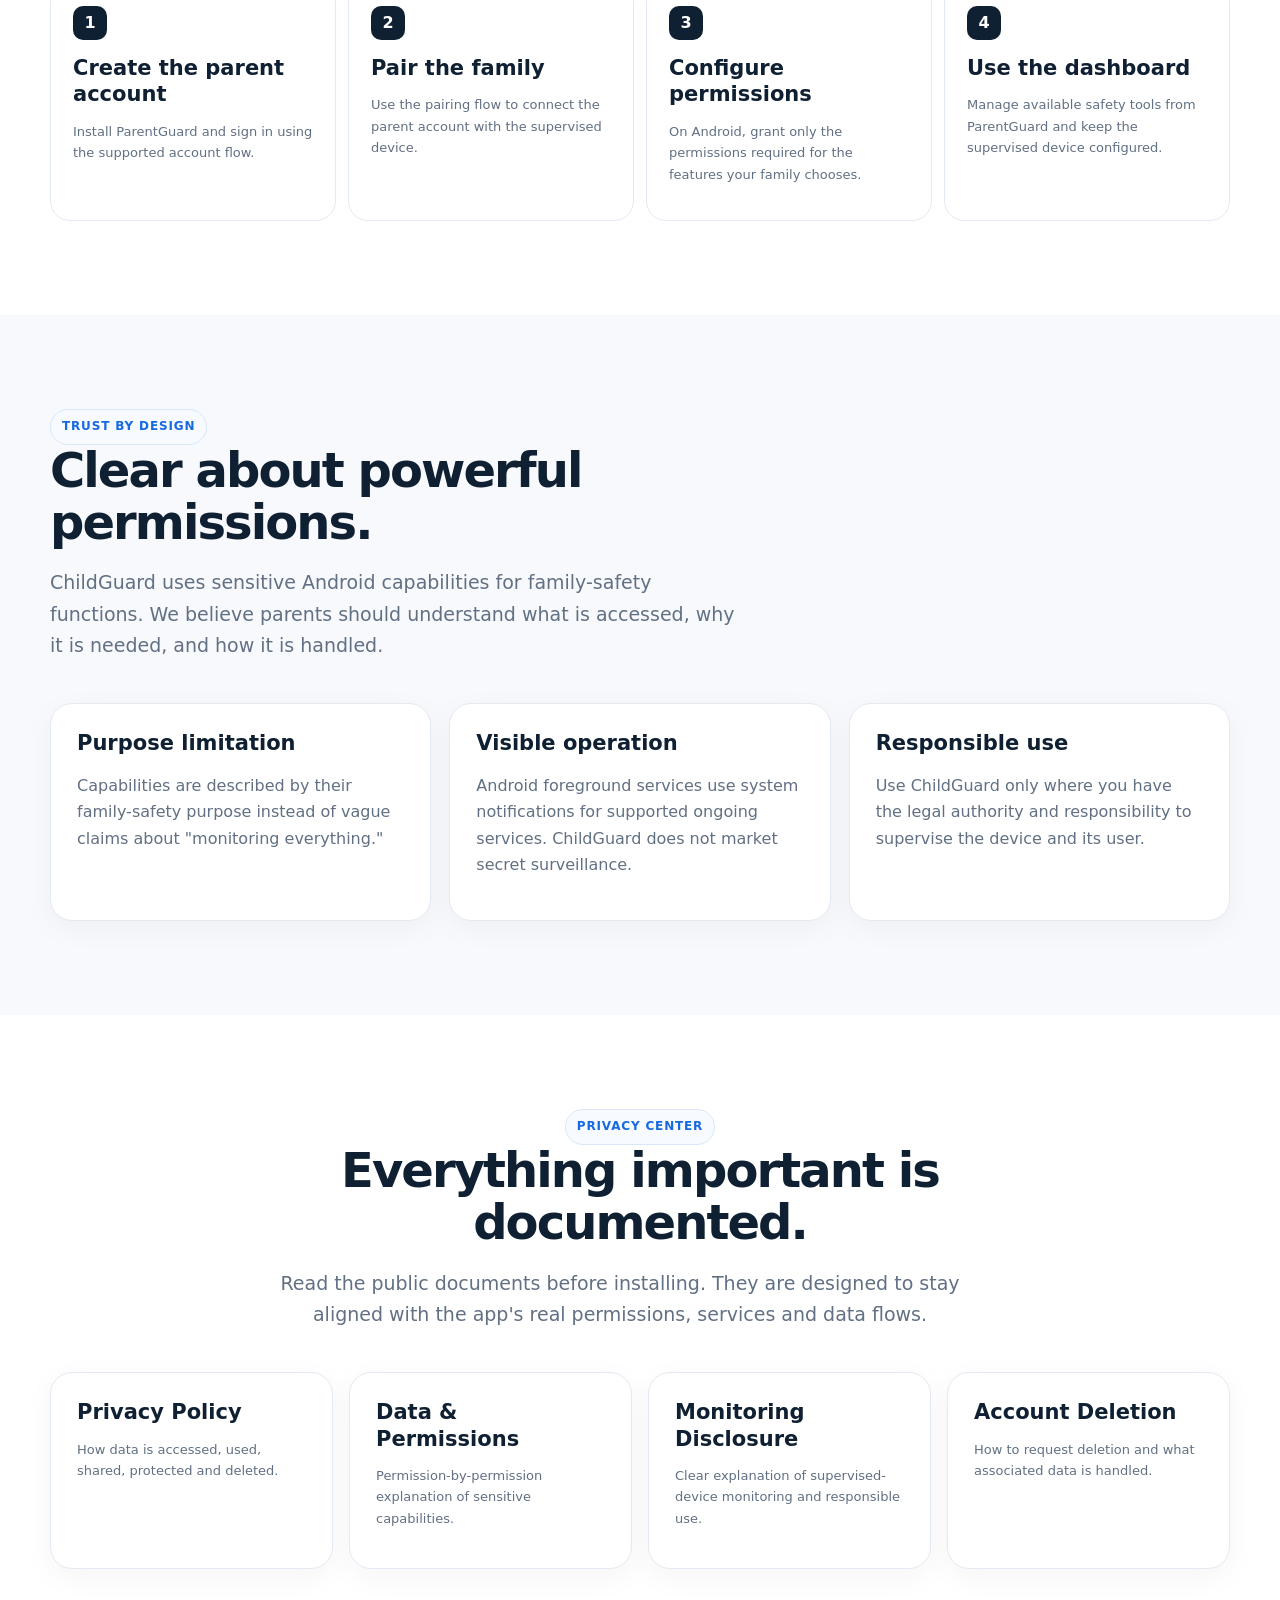
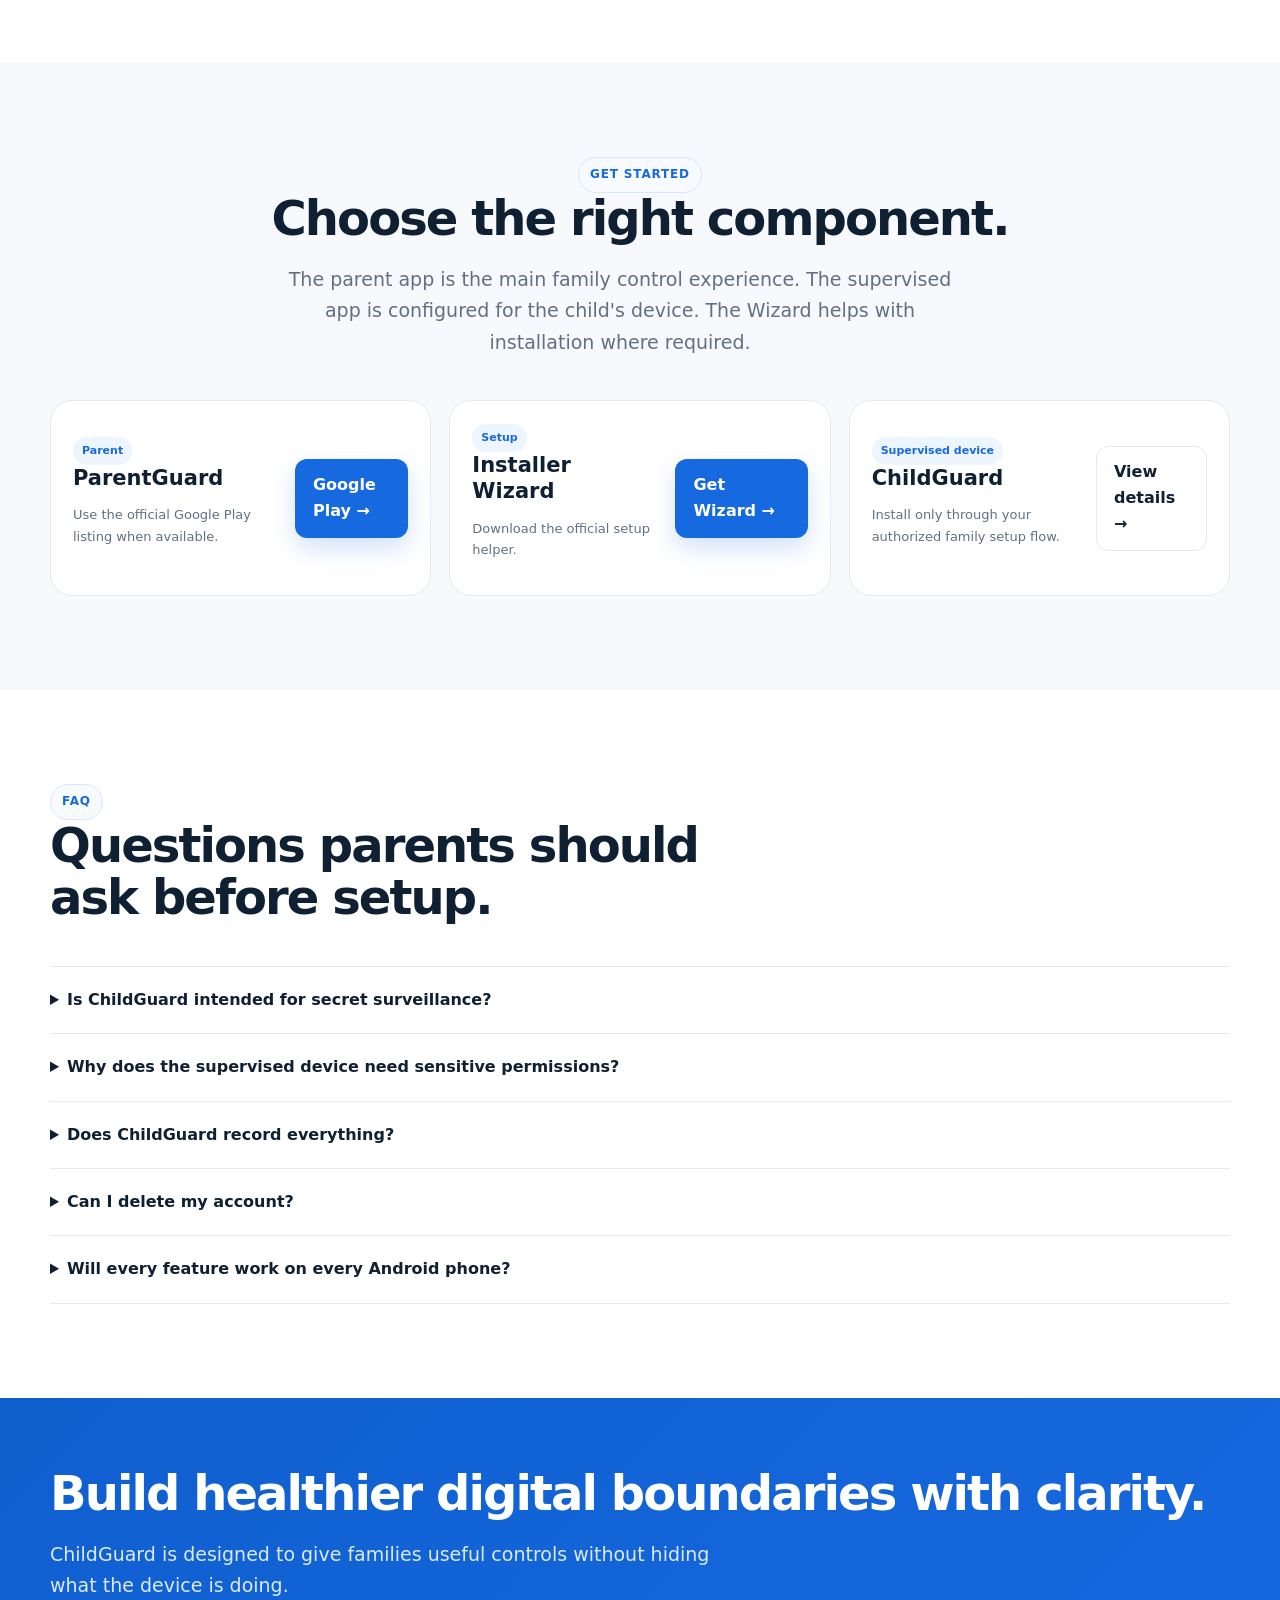
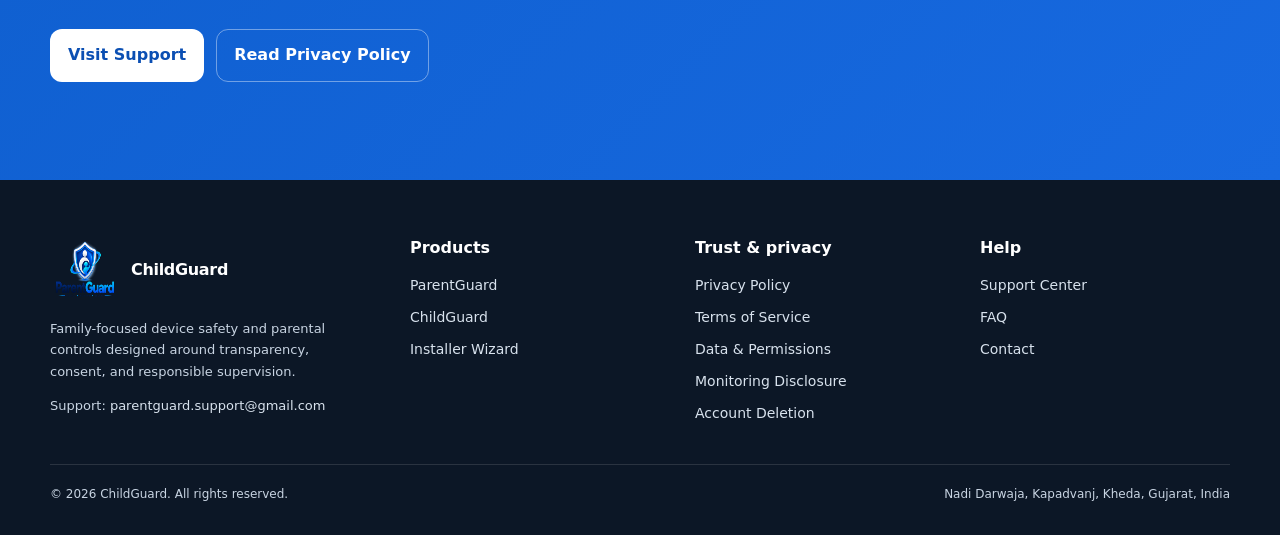
==== commit 97f7a904: "Fix typo in brand name from 'ParebtGuard' to 'ParentGuard'" ====
--- a/index.html
+++ b/index.html
@@ -11,7 +11,7 @@
 
 <nav class="nav">
  <div class="container nav-inner">
-  <a class="brand" href="index.html"><img class="logo" src="assets/img/parent_controller_logo.png" alt="ChildGuard logo"><span>ParebtGuard</span></a>
+  <a class="brand" href="index.html"><img class="logo" src="assets/img/parent_controller_logo.png" alt="ChildGuard logo"><span>ParentGuard</span></a>
   <button class="menu-btn" aria-label="Open menu">☰</button>
   <div class="nav-links">
    <a href="index.html">Home</a>
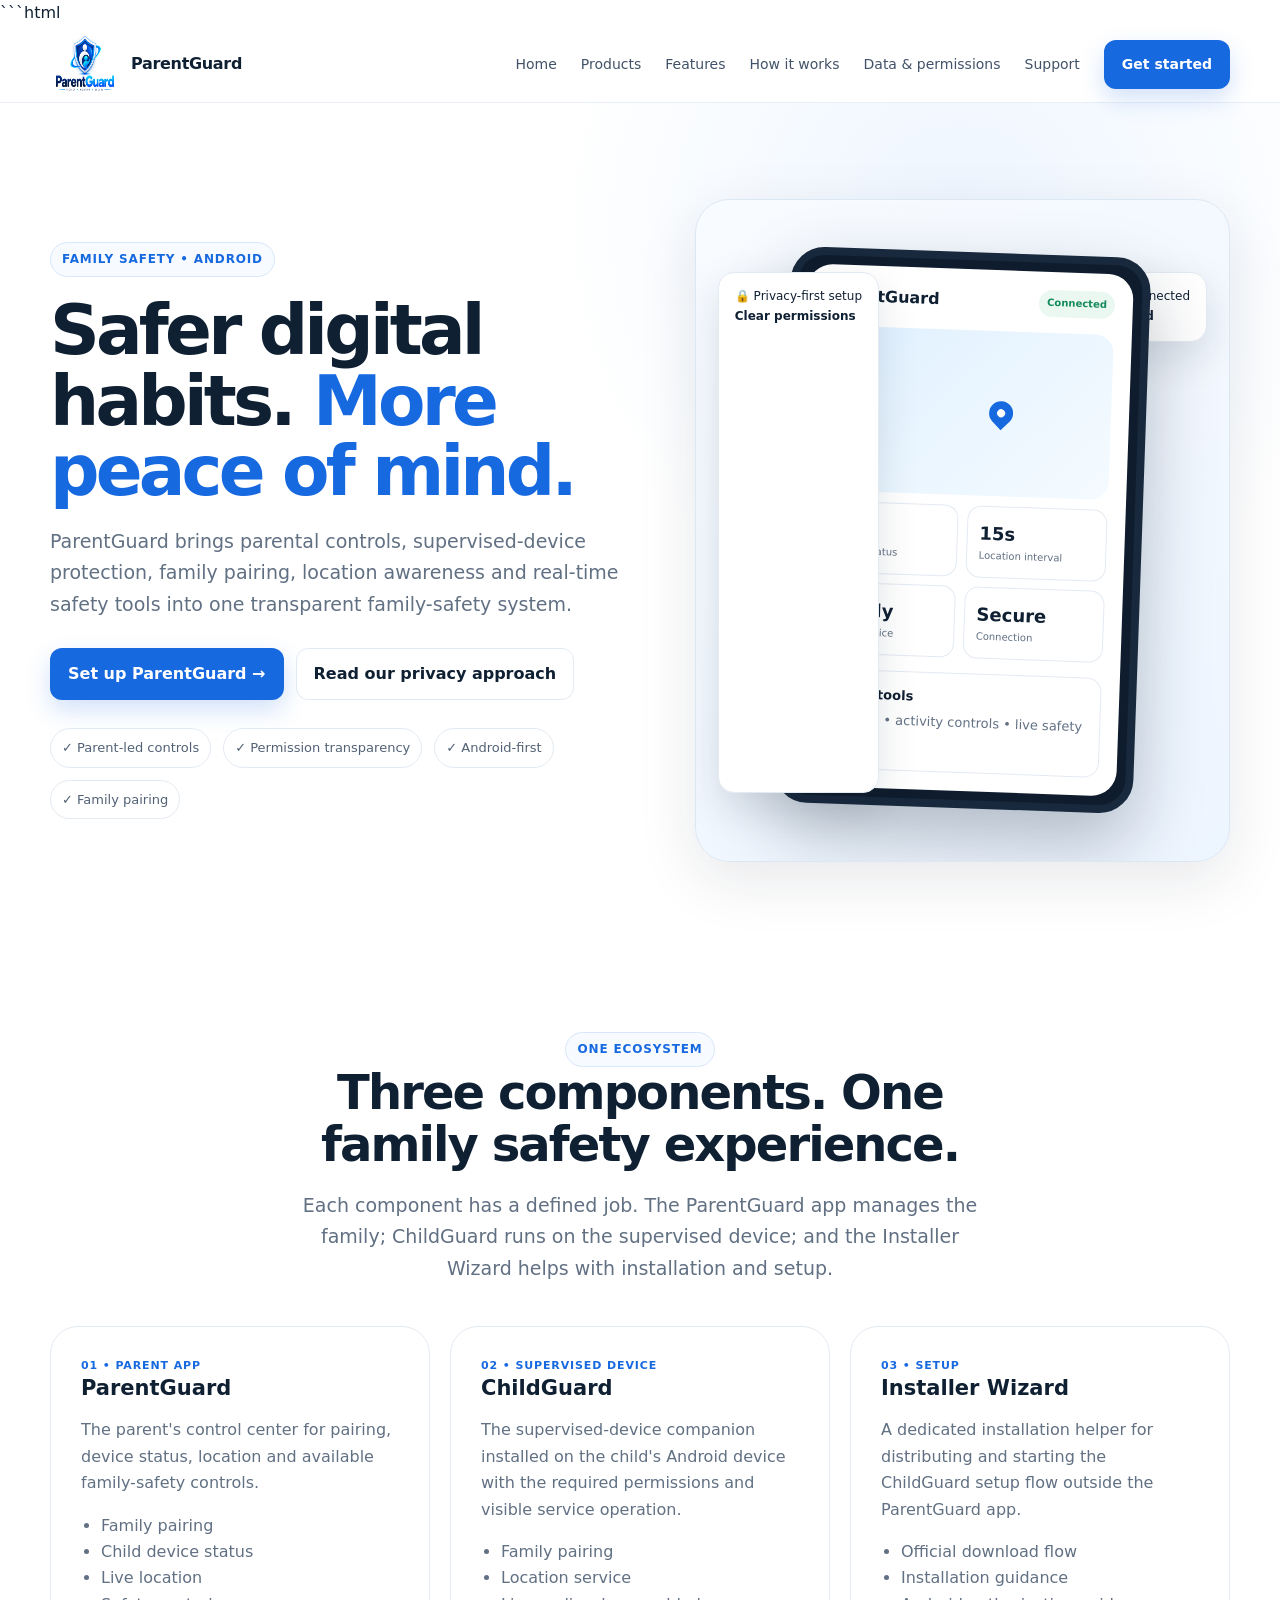
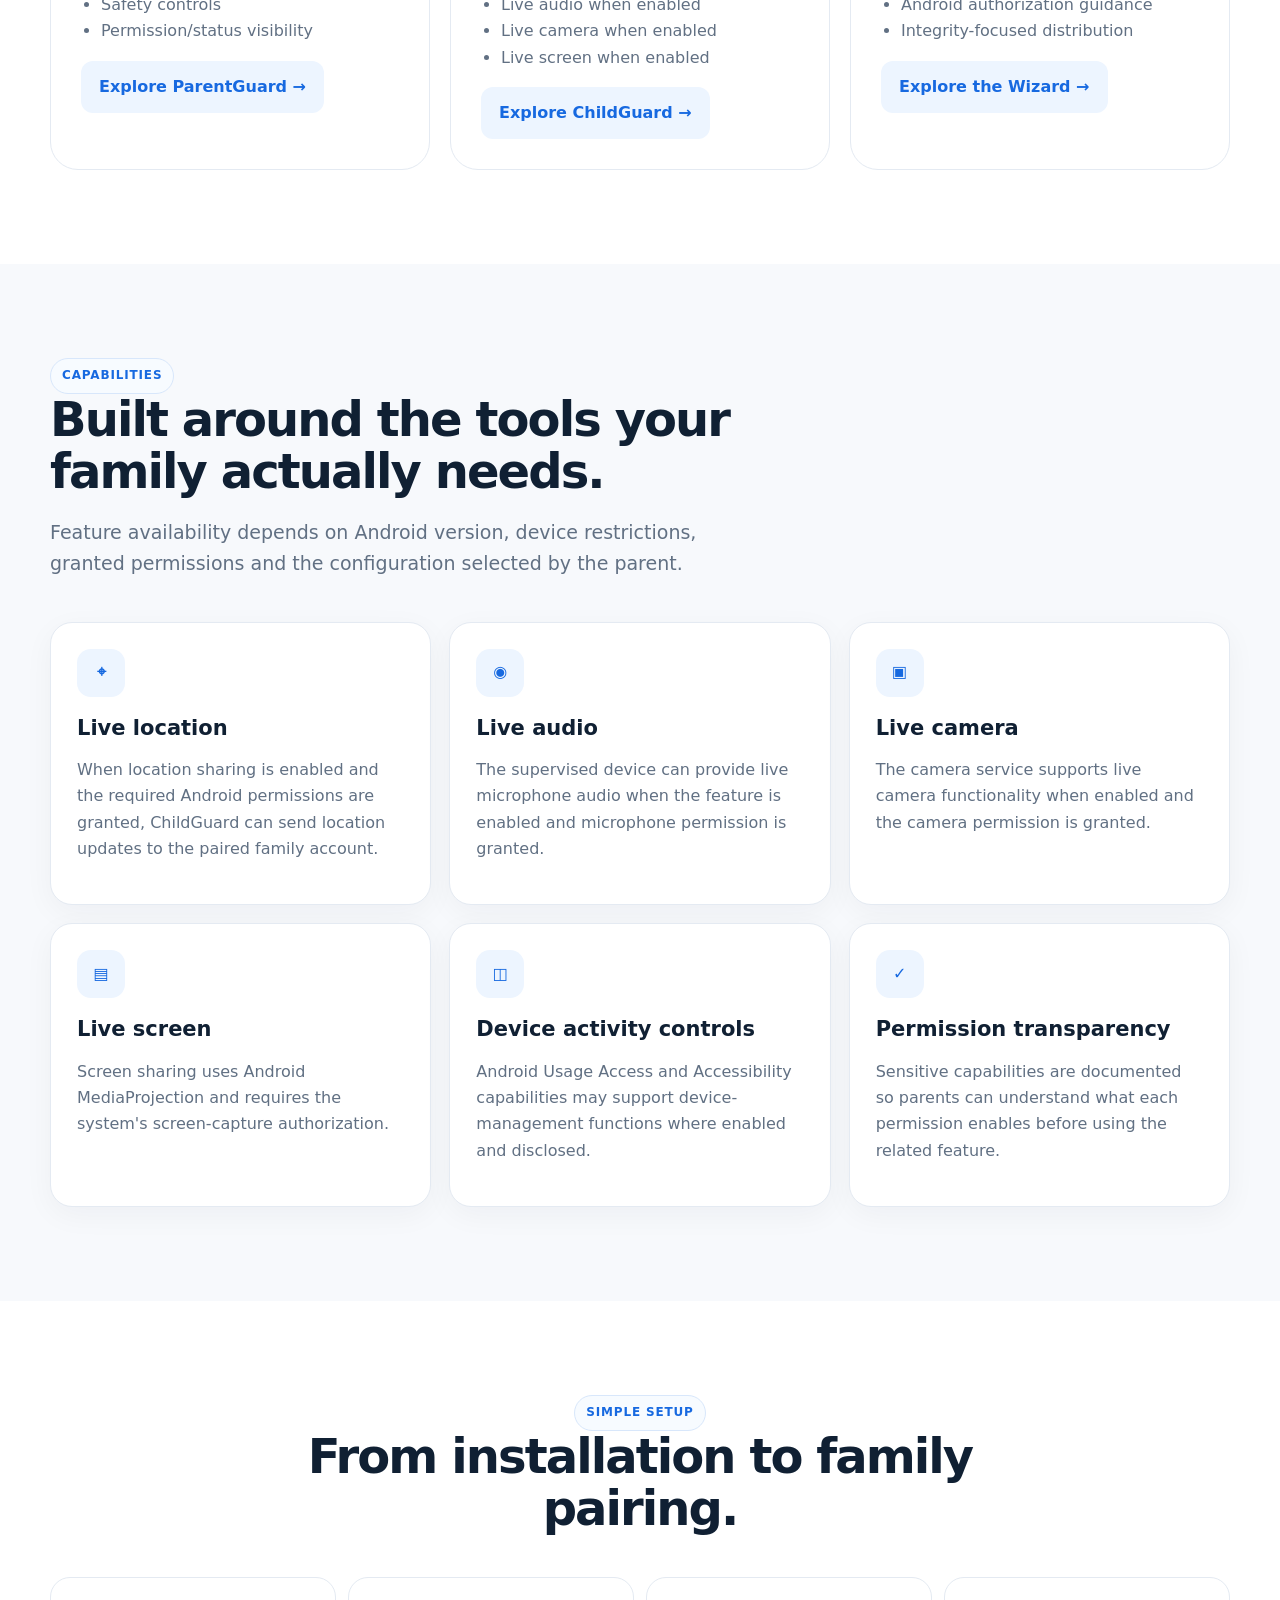
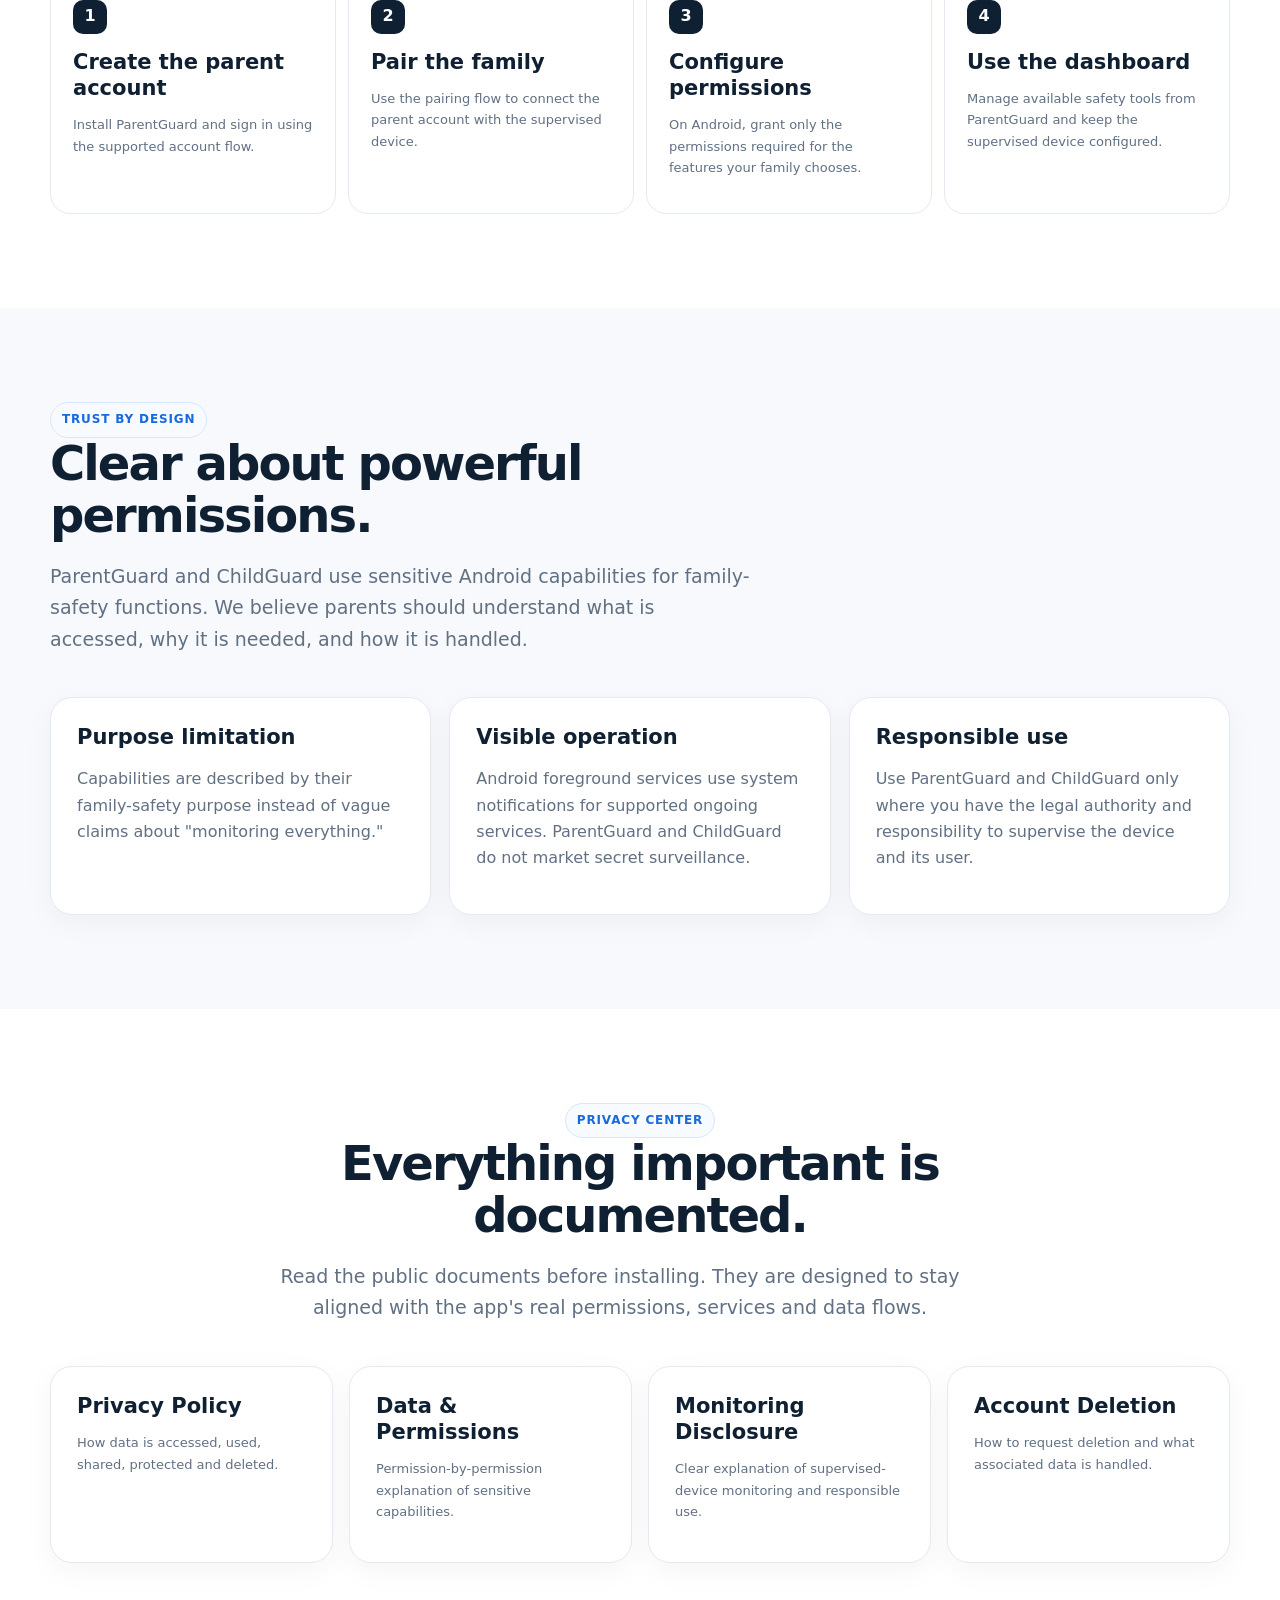
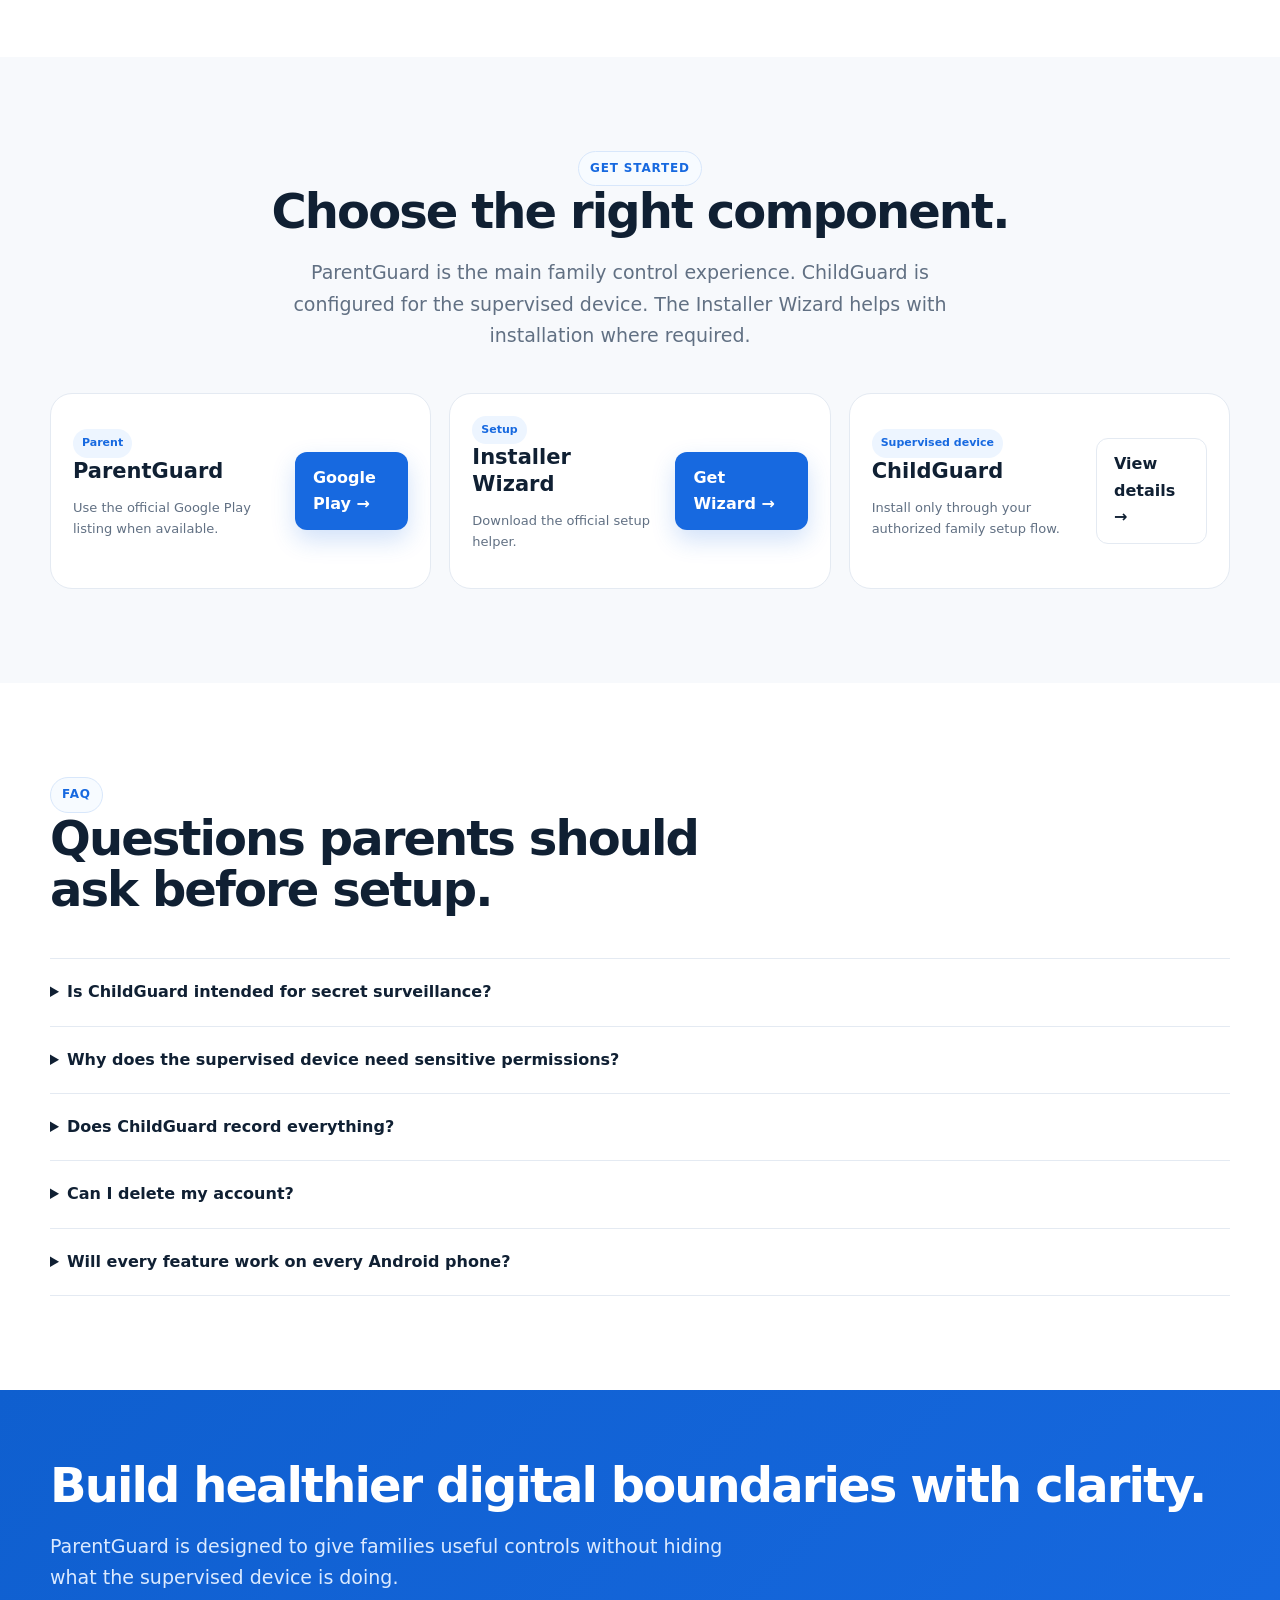
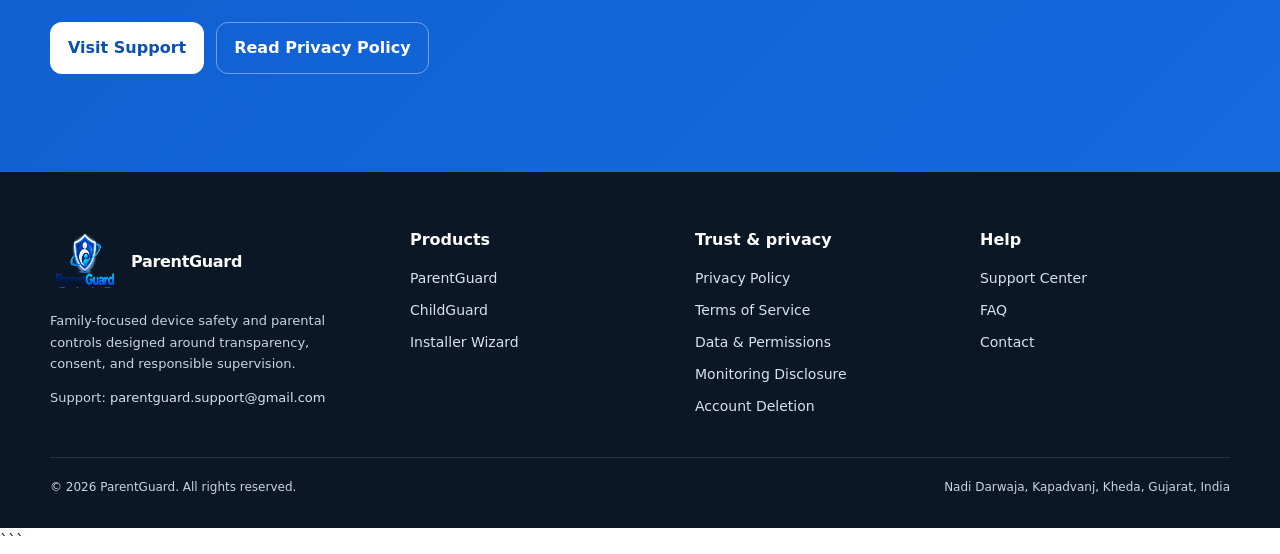
==== commit 7d63a904: "Update print statement from 'Hello' to 'Goodbye'" ====
--- a/index.html
+++ b/index.html
@@ -1,18 +1,31 @@
+```html
 <!doctype html>
 <html lang="en">
 <head>
-<meta charset="utf-8"><meta name="viewport" content="width=device-width,initial-scale=1">
-<title>Family Safety & Parental Controls | ChildGuard</title>
-<meta name="description" content="ChildGuard family safety and parental control platform.">
+<meta charset="utf-8">
+<meta name="viewport" content="width=device-width,initial-scale=1">
+
+<title>Family Safety & Parental Controls | ParentGuard</title>
+
+<meta name="description" content="ParentGuard is a family safety and parental control platform for managing supervised Android devices with transparency and responsible supervision.">
+
 <link rel="stylesheet" href="assets/css/styles.css">
 <link rel="icon" href="assets/img/parent_controller_logo.png">
 <script defer src="assets/js/config.js"></script>
-</head><body>
+</head>
+
+<body>
 
 <nav class="nav">
  <div class="container nav-inner">
-  <a class="brand" href="index.html"><img class="logo" src="assets/img/parent_controller_logo.png" alt="ChildGuard logo"><span>ParentGuard</span></a>
+
+  <a class="brand" href="index.html">
+   <img class="logo" src="assets/img/parent_controller_logo.png" alt="ParentGuard logo">
+   <span>ParentGuard</span>
+  </a>
+
   <button class="menu-btn" aria-label="Open menu">☰</button>
+
   <div class="nav-links">
    <a href="index.html">Home</a>
    <a href="index.html#products">Products</a>
@@ -22,152 +35,689 @@
    <a href="support.html">Support</a>
    <a class="nav-cta" href="index.html#download">Get started</a>
   </div>
+
  </div>
 </nav>
 
 
 <header class="hero">
  <div class="container hero-grid">
+
   <div>
+
    <span class="eyebrow">Family safety • Android</span>
-   <h1>Safer digital habits. <span style="color:var(--brand)">More peace of mind.</span></h1>
-   <p class="lead">ChildGuard brings parent controls, supervised-device protection, family pairing, location awareness and real-time safety tools into one transparent family-safety system.</p>
+
+   <h1>
+    Safer digital habits.
+    <span style="color:var(--brand)">More peace of mind.</span>
+   </h1>
+
+   <p class="lead">
+    ParentGuard brings parental controls, supervised-device protection,
+    family pairing, location awareness and real-time safety tools into one
+    transparent family-safety system.
+   </p>
+
    <div class="hero-actions">
-    <a class="btn btn-primary" href="#download">Set up ChildGuard →</a>
-    <a class="btn btn-secondary" href="privacy.html">Read our privacy approach</a>
-   </div>
+    <a class="btn btn-primary" href="#download">
+     Set up ParentGuard →
+    </a>
+
+    <a class="btn btn-secondary" href="privacy.html">
+     Read our privacy approach
+    </a>
+   </div>
+
    <div class="trust-row">
     <span class="trust-chip">✓ Parent-led controls</span>
     <span class="trust-chip">✓ Permission transparency</span>
     <span class="trust-chip">✓ Android-first</span>
     <span class="trust-chip">✓ Family pairing</span>
    </div>
-  </div>
+
+  </div>
+
+
   <div class="device-stage">
-   <div class="float-card">● Child device connected<br><strong>Location updated</strong></div>
-   <div class="device-card"><div class="screen">
-    <div class="dash-top"><strong>ParentGuard</strong><span class="mini-pill">Connected</span></div>
-    <div class="dash-map"><div class="pin"></div></div>
-    <div class="dash-grid">
-     <div class="metric"><b>Live</b><span>Device status</span></div>
-     <div class="metric"><b>15s</b><span>Location interval</span></div>
-     <div class="metric"><b>Family</b><span>Paired device</span></div>
-     <div class="metric"><b>Secure</b><span>Connection</span></div>
+
+   <div class="float-card">
+    ● Child device connected<br>
+    <strong>Location updated</strong>
+   </div>
+
+   <div class="device-card">
+    <div class="screen">
+
+     <div class="dash-top">
+      <strong>ParentGuard</strong>
+      <span class="mini-pill">Connected</span>
+     </div>
+
+     <div class="dash-map">
+      <div class="pin"></div>
+     </div>
+
+     <div class="dash-grid">
+
+      <div class="metric">
+       <b>Live</b>
+       <span>Device status</span>
+      </div>
+
+      <div class="metric">
+       <b>15s</b>
+       <span>Location interval</span>
+      </div>
+
+      <div class="metric">
+       <b>Family</b>
+       <span>Paired device</span>
+      </div>
+
+      <div class="metric">
+       <b>Secure</b>
+       <span>Connection</span>
+      </div>
+
+     </div>
+
+     <div style="margin-top:15px;padding:13px;border:1px solid var(--line);border-radius:15px">
+      <strong style="font-size:13px">Safety tools</strong>
+      <p class="small muted" style="margin:4px 0">
+       Location • activity controls • live safety tools
+      </p>
+     </div>
+
     </div>
-    <div style="margin-top:15px;padding:13px;border:1px solid var(--line);border-radius:15px"><strong style="font-size:13px">Safety tools</strong><p class="small muted" style="margin:4px 0">Location • activity controls • live safety tools</p></div>
-   </div></div>
-   <div class="float-card two">🔒 Privacy-first setup<br><strong>Clear permissions</strong></div>
-  </div>
+   </div>
+
+   <div class="float-card two">
+    🔒 Privacy-first setup<br>
+    <strong>Clear permissions</strong>
+   </div>
+
+  </div>
+
  </div>
 </header>
 
+
 <section class="section" id="products">
  <div class="container">
-  <div class="section-head center"><span class="eyebrow">One ecosystem</span><h2>Three components. One family safety experience.</h2><p class="lead center">Each component has a defined job. The parent app manages the family; the supervised app runs on the child's device; the Wizard helps with installation and setup.</p></div>
+
+  <div class="section-head center">
+   <span class="eyebrow">One ecosystem</span>
+
+   <h2>Three components. One family safety experience.</h2>
+
+   <p class="lead center">
+    Each component has a defined job. The ParentGuard app manages the family;
+    ChildGuard runs on the supervised device; and the Installer Wizard helps
+    with installation and setup.
+   </p>
+  </div>
+
+
   <div class="product-grid">
-   <article class="product-card reveal"><span class="tag">01 • Parent app</span><h3>ParentGuard</h3><p class="muted">The parent's control center for pairing, device status, location and available family-safety controls.</p><ul><li>Family pairing</li><li>Child device status</li><li>Live location</li><li>Safety controls</li><li>Permission/status visibility</li></ul><a class="btn btn-soft" href="parent.html">Explore ParentGuard →</a></article>
-   <article class="product-card reveal"><span class="tag">02 • Supervised device</span><h3>ChildGuard</h3><p class="muted">The supervised-device companion installed on the child's Android device with the required permissions and visible service operation.</p><ul><li>Family pairing</li><li>Location service</li><li>Live audio when enabled</li><li>Live camera when enabled</li><li>Live screen when enabled</li></ul><a class="btn btn-soft" href="child.html">Explore ChildGuard →</a></article>
-   <article class="product-card reveal"><span class="tag">03 • Setup</span><h3>Installer Wizard</h3><p class="muted">A dedicated installation helper for distributing and starting the ChildGuard setup flow outside the parent app.</p><ul><li>Official download flow</li><li>Installation guidance</li><li>Android authorization guidance</li><li>Integrity-focused distribution</li></ul><a class="btn btn-soft" href="wizard.html">Explore the Wizard →</a></article>
-  </div>
+
+   <article class="product-card reveal">
+    <span class="tag">01 • Parent app</span>
+
+    <h3>ParentGuard</h3>
+
+    <p class="muted">
+     The parent's control center for pairing, device status, location and
+     available family-safety controls.
+    </p>
+
+    <ul>
+     <li>Family pairing</li>
+     <li>Child device status</li>
+     <li>Live location</li>
+     <li>Safety controls</li>
+     <li>Permission/status visibility</li>
+    </ul>
+
+    <a class="btn btn-soft" href="parent.html">
+     Explore ParentGuard →
+    </a>
+   </article>
+
+
+   <article class="product-card reveal">
+    <span class="tag">02 • Supervised device</span>
+
+    <h3>ChildGuard</h3>
+
+    <p class="muted">
+     The supervised-device companion installed on the child's Android device
+     with the required permissions and visible service operation.
+    </p>
+
+    <ul>
+     <li>Family pairing</li>
+     <li>Location service</li>
+     <li>Live audio when enabled</li>
+     <li>Live camera when enabled</li>
+     <li>Live screen when enabled</li>
+    </ul>
+
+    <a class="btn btn-soft" href="child.html">
+     Explore ChildGuard →
+    </a>
+   </article>
+
+
+   <article class="product-card reveal">
+    <span class="tag">03 • Setup</span>
+
+    <h3>Installer Wizard</h3>
+
+    <p class="muted">
+     A dedicated installation helper for distributing and starting the
+     ChildGuard setup flow outside the ParentGuard app.
+    </p>
+
+    <ul>
+     <li>Official download flow</li>
+     <li>Installation guidance</li>
+     <li>Android authorization guidance</li>
+     <li>Integrity-focused distribution</li>
+    </ul>
+
+    <a class="btn btn-soft" href="wizard.html">
+     Explore the Wizard →
+    </a>
+   </article>
+
+  </div>
+
  </div>
 </section>
 
+
 <section class="section section-alt" id="features">
  <div class="container">
-  <div class="section-head"><span class="eyebrow">Capabilities</span><h2>Built around the tools your family actually needs.</h2><p class="lead">Feature availability depends on Android version, device restrictions, granted permissions and the configuration selected by the parent.</p></div>
+
+  <div class="section-head">
+   <span class="eyebrow">Capabilities</span>
+
+   <h2>Built around the tools your family actually needs.</h2>
+
+   <p class="lead">
+    Feature availability depends on Android version, device restrictions,
+    granted permissions and the configuration selected by the parent.
+   </p>
+  </div>
+
+
   <div class="grid-3">
-   <article class="card reveal"><div class="icon-box">⌖</div><h3>Live location</h3><p class="muted">When location sharing is enabled and the required Android permissions are granted, ChildGuard can send location updates to the paired family account.</p></article>
-   <article class="card reveal"><div class="icon-box">◉</div><h3>Live audio</h3><p class="muted">The supervised device can provide live microphone audio when the feature is enabled and microphone permission is granted.</p></article>
-   <article class="card reveal"><div class="icon-box">▣</div><h3>Live camera</h3><p class="muted">The camera service supports live camera functionality when enabled and the camera permission is granted.</p></article>
-   <article class="card reveal"><div class="icon-box">▤</div><h3>Live screen</h3><p class="muted">Screen sharing uses Android MediaProjection and requires the system's screen-capture authorization.</p></article>
-   <article class="card reveal"><div class="icon-box">◫</div><h3>Device activity controls</h3><p class="muted">Android Usage Access and Accessibility capabilities may support device-management functions where enabled and disclosed.</p></article>
-   <article class="card reveal"><div class="icon-box">✓</div><h3>Permission transparency</h3><p class="muted">Sensitive capabilities are documented so parents can understand what each permission enables before using the related feature.</p></article>
-  </div>
+
+   <article class="card reveal">
+    <div class="icon-box">⌖</div>
+    <h3>Live location</h3>
+    <p class="muted">
+     When location sharing is enabled and the required Android permissions
+     are granted, ChildGuard can send location updates to the paired family
+     account.
+    </p>
+   </article>
+
+
+   <article class="card reveal">
+    <div class="icon-box">◉</div>
+    <h3>Live audio</h3>
+    <p class="muted">
+     The supervised device can provide live microphone audio when the feature
+     is enabled and microphone permission is granted.
+    </p>
+   </article>
+
+
+   <article class="card reveal">
+    <div class="icon-box">▣</div>
+    <h3>Live camera</h3>
+    <p class="muted">
+     The camera service supports live camera functionality when enabled and
+     the camera permission is granted.
+    </p>
+   </article>
+
+
+   <article class="card reveal">
+    <div class="icon-box">▤</div>
+    <h3>Live screen</h3>
+    <p class="muted">
+     Screen sharing uses Android MediaProjection and requires the system's
+     screen-capture authorization.
+    </p>
+   </article>
+
+
+   <article class="card reveal">
+    <div class="icon-box">◫</div>
+    <h3>Device activity controls</h3>
+    <p class="muted">
+     Android Usage Access and Accessibility capabilities may support
+     device-management functions where enabled and disclosed.
+    </p>
+   </article>
+
+
+   <article class="card reveal">
+    <div class="icon-box">✓</div>
+    <h3>Permission transparency</h3>
+    <p class="muted">
+     Sensitive capabilities are documented so parents can understand what
+     each permission enables before using the related feature.
+    </p>
+   </article>
+
+  </div>
+
  </div>
 </section>
 
+
 <section class="section" id="how-it-works">
  <div class="container">
-  <div class="section-head center"><span class="eyebrow">Simple setup</span><h2>From installation to family pairing.</h2></div>
+
+  <div class="section-head center">
+   <span class="eyebrow">Simple setup</span>
+   <h2>From installation to family pairing.</h2>
+  </div>
+
+
   <div class="process">
-   <div class="step reveal"><div class="step-num">1</div><h3>Create the parent account</h3><p class="muted small">Install ParentGuard and sign in using the supported account flow.</p></div>
-   <div class="step reveal"><div class="step-num">2</div><h3>Pair the family</h3><p class="muted small">Use the pairing flow to connect the parent account with the supervised device.</p></div>
-   <div class="step reveal"><div class="step-num">3</div><h3>Configure permissions</h3><p class="muted small">On Android, grant only the permissions required for the features your family chooses.</p></div>
-   <div class="step reveal"><div class="step-num">4</div><h3>Use the dashboard</h3><p class="muted small">Manage available safety tools from ParentGuard and keep the supervised device configured.</p></div>
-  </div>
+
+   <div class="step reveal">
+    <div class="step-num">1</div>
+    <h3>Create the parent account</h3>
+    <p class="muted small">
+     Install ParentGuard and sign in using the supported account flow.
+    </p>
+   </div>
+
+
+   <div class="step reveal">
+    <div class="step-num">2</div>
+    <h3>Pair the family</h3>
+    <p class="muted small">
+     Use the pairing flow to connect the parent account with the supervised
+     device.
+    </p>
+   </div>
+
+
+   <div class="step reveal">
+    <div class="step-num">3</div>
+    <h3>Configure permissions</h3>
+    <p class="muted small">
+     On Android, grant only the permissions required for the features your
+     family chooses.
+    </p>
+   </div>
+
+
+   <div class="step reveal">
+    <div class="step-num">4</div>
+    <h3>Use the dashboard</h3>
+    <p class="muted small">
+     Manage available safety tools from ParentGuard and keep the supervised
+     device configured.
+    </p>
+   </div>
+
+  </div>
+
  </div>
 </section>
 
+
 <section class="section section-alt">
  <div class="container">
-  <div class="section-head"><span class="eyebrow">Trust by design</span><h2>Clear about powerful permissions.</h2><p class="lead">ChildGuard uses sensitive Android capabilities for family-safety functions. We believe parents should understand what is accessed, why it is needed, and how it is handled.</p></div>
+
+  <div class="section-head">
+   <span class="eyebrow">Trust by design</span>
+
+   <h2>Clear about powerful permissions.</h2>
+
+   <p class="lead">
+    ParentGuard and ChildGuard use sensitive Android capabilities for
+    family-safety functions. We believe parents should understand what is
+    accessed, why it is needed, and how it is handled.
+   </p>
+  </div>
+
+
   <div class="grid-3">
-   <div class="card"><h3>Purpose limitation</h3><p class="muted">Capabilities are described by their family-safety purpose instead of vague claims about "monitoring everything."</p></div>
-   <div class="card"><h3>Visible operation</h3><p class="muted">Android foreground services use system notifications for supported ongoing services. ChildGuard does not market secret surveillance.</p></div>
-   <div class="card"><h3>Responsible use</h3><p class="muted">Use ChildGuard only where you have the legal authority and responsibility to supervise the device and its user.</p></div>
-  </div>
+
+   <div class="card">
+    <h3>Purpose limitation</h3>
+    <p class="muted">
+     Capabilities are described by their family-safety purpose instead of
+     vague claims about "monitoring everything."
+    </p>
+   </div>
+
+
+   <div class="card">
+    <h3>Visible operation</h3>
+    <p class="muted">
+     Android foreground services use system notifications for supported
+     ongoing services. ParentGuard and ChildGuard do not market secret
+     surveillance.
+    </p>
+   </div>
+
+
+   <div class="card">
+    <h3>Responsible use</h3>
+    <p class="muted">
+     Use ParentGuard and ChildGuard only where you have the legal authority
+     and responsibility to supervise the device and its user.
+    </p>
+   </div>
+
+  </div>
+
  </div>
 </section>
 
+
 <section class="section" id="privacy">
  <div class="container">
-  <div class="section-head center"><span class="eyebrow">Privacy center</span><h2>Everything important is documented.</h2><p class="lead">Read the public documents before installing. They are designed to stay aligned with the app's real permissions, services and data flows.</p></div>
+
+  <div class="section-head center">
+   <span class="eyebrow">Privacy center</span>
+
+   <h2>Everything important is documented.</h2>
+
+   <p class="lead">
+    Read the public documents before installing. They are designed to stay
+    aligned with the app's real permissions, services and data flows.
+   </p>
+  </div>
+
+
   <div class="grid-4">
-   <a class="card" href="privacy.html"><h3>Privacy Policy</h3><p class="muted small">How data is accessed, used, shared, protected and deleted.</p></a>
-   <a class="card" href="data-permissions.html"><h3>Data & Permissions</h3><p class="muted small">Permission-by-permission explanation of sensitive capabilities.</p></a>
-   <a class="card" href="monitoring-disclosure.html"><h3>Monitoring Disclosure</h3><p class="muted small">Clear explanation of supervised-device monitoring and responsible use.</p></a>
-   <a class="card" href="account-deletion.html"><h3>Account Deletion</h3><p class="muted small">How to request deletion and what associated data is handled.</p></a>
-  </div>
+
+   <a class="card" href="privacy.html">
+    <h3>Privacy Policy</h3>
+    <p class="muted small">
+     How data is accessed, used, shared, protected and deleted.
+    </p>
+   </a>
+
+
+   <a class="card" href="data-permissions.html">
+    <h3>Data & Permissions</h3>
+    <p class="muted small">
+     Permission-by-permission explanation of sensitive capabilities.
+    </p>
+   </a>
+
+
+   <a class="card" href="monitoring-disclosure.html">
+    <h3>Monitoring Disclosure</h3>
+    <p class="muted small">
+     Clear explanation of supervised-device monitoring and responsible use.
+    </p>
+   </a>
+
+
+   <a class="card" href="account-deletion.html">
+    <h3>Account Deletion</h3>
+    <p class="muted small">
+     How to request deletion and what associated data is handled.
+    </p>
+   </a>
+
+  </div>
+
  </div>
 </section>
 
+
 <section class="section section-alt" id="download">
  <div class="container">
-  <div class="section-head center"><span class="eyebrow">Get started</span><h2>Choose the right component.</h2><p class="lead">The parent app is the main family control experience. The supervised app is configured for the child's device. The Wizard helps with installation where required.</p></div>
+
+  <div class="section-head center">
+   <span class="eyebrow">Get started</span>
+
+   <h2>Choose the right component.</h2>
+
+   <p class="lead">
+    ParentGuard is the main family control experience. ChildGuard is
+    configured for the supervised device. The Installer Wizard helps with
+    installation where required.
+   </p>
+  </div>
+
+
   <div class="grid-3">
-   <div class="download-box"><div><span class="badge">Parent</span><h3>ParentGuard</h3><p class="muted small">Use the official Google Play listing when available.</p></div><a class="btn btn-primary" data-parent-url href="#">Google Play →</a></div>
-   <div class="download-box"><div><span class="badge">Setup</span><h3>Installer Wizard</h3><p class="muted small">Download the official setup helper.</p></div><a class="btn btn-primary" data-wizard-url href="#">Get Wizard →</a></div>
-   <div class="download-box"><div><span class="badge">Supervised device</span><h3>ChildGuard</h3><p class="muted small">Install only through your authorized family setup flow.</p></div><a class="btn btn-secondary" href="child.html">View details →</a></div>
-  </div>
+
+   <div class="download-box">
+    <div>
+     <span class="badge">Parent</span>
+     <h3>ParentGuard</h3>
+     <p class="muted small">
+      Use the official Google Play listing when available.
+     </p>
+    </div>
+
+    <a class="btn btn-primary" data-parent-url href="#">
+     Google Play →
+    </a>
+   </div>
+
+
+   <div class="download-box">
+    <div>
+     <span class="badge">Setup</span>
+     <h3>Installer Wizard</h3>
+     <p class="muted small">
+      Download the official setup helper.
+     </p>
+    </div>
+
+    <a class="btn btn-primary" data-wizard-url href="#">
+     Get Wizard →
+    </a>
+   </div>
+
+
+   <div class="download-box">
+    <div>
+     <span class="badge">Supervised device</span>
+     <h3>ChildGuard</h3>
+     <p class="muted small">
+      Install only through your authorized family setup flow.
+     </p>
+    </div>
+
+    <a class="btn btn-secondary" href="child.html">
+     View details →
+    </a>
+   </div>
+
+  </div>
+
  </div>
 </section>
 
+
 <section class="section" id="faq">
  <div class="container">
-  <div class="section-head"><span class="eyebrow">FAQ</span><h2>Questions parents should ask before setup.</h2></div>
+
+  <div class="section-head">
+   <span class="eyebrow">FAQ</span>
+   <h2>Questions parents should ask before setup.</h2>
+  </div>
+
+
   <div class="faq">
-   <details><summary>Is ChildGuard intended for secret surveillance?</summary><p class="muted">No. ChildGuard is designed as a parent/guardian-managed family safety system. It should not be used to secretly monitor spouses, partners, employees, friends, or other adults without lawful authority and appropriate consent.</p></details>
-   <details><summary>Why does the supervised device need sensitive permissions?</summary><p class="muted">Features such as location, microphone, camera, screen sharing, Accessibility and Usage Access require Android capabilities. Each is documented on our Data & Permissions page and should be enabled only when the corresponding family-safety feature is needed.</p></details>
-   <details><summary>Does ChildGuard record everything?</summary><p class="muted">The website does not promise unlimited recording. Real-time features are feature-specific and depend on the app configuration, Android permission state and connection. See the Data & Permissions page for the current documented behavior.</p></details>
-   <details><summary>Can I delete my account?</summary><p class="muted">Yes. See our Account Deletion page for the current deletion request process. The production backend must be configured to actually execute deletion requests.</p></details>
-   <details><summary>Will every feature work on every Android phone?</summary><p class="muted">No. Android version, OEM restrictions, battery optimization, permission state and system policies can affect behavior. The setup flow should tell users when a device-specific limitation applies.</p></details>
-  </div>
+
+   <details>
+    <summary>Is ChildGuard intended for secret surveillance?</summary>
+    <p class="muted">
+     No. ChildGuard is designed as a parent/guardian-managed family safety
+     system. It should not be used to secretly monitor spouses, partners,
+     employees, friends, or other adults without lawful authority and
+     appropriate consent.
+    </p>
+   </details>
+
+
+   <details>
+    <summary>Why does the supervised device need sensitive permissions?</summary>
+    <p class="muted">
+     Features such as location, microphone, camera, screen sharing,
+     Accessibility and Usage Access require Android capabilities. Each is
+     documented on our Data & Permissions page and should be enabled only
+     when the corresponding family-safety feature is needed.
+    </p>
+   </details>
+
+
+   <details>
+    <summary>Does ChildGuard record everything?</summary>
+    <p class="muted">
+     The website does not promise unlimited recording. Real-time features are
+     feature-specific and depend on the app configuration, Android permission
+     state and connection. See the Data & Permissions page for the current
+     documented behavior.
+    </p>
+   </details>
+
+
+   <details>
+    <summary>Can I delete my account?</summary>
+    <p class="muted">
+     Yes. See our Account Deletion page for the current deletion request
+     process. The production backend must be configured to actually execute
+     deletion requests.
+    </p>
+   </details>
+
+
+   <details>
+    <summary>Will every feature work on every Android phone?</summary>
+    <p class="muted">
+     No. Android version, OEM restrictions, battery optimization, permission
+     state and system policies can affect behavior. The setup flow should
+     tell users when a device-specific limitation applies.
+    </p>
+   </details>
+
+  </div>
+
  </div>
 </section>
 
+
 <section class="cta">
  <div class="container">
+
   <h2>Build healthier digital boundaries with clarity.</h2>
-  <p class="lead">ChildGuard is designed to give families useful controls without hiding what the device is doing.</p>
-  <div class="hero-actions"><a class="btn" style="background:#fff;color:#0b4fb3" href="support.html">Visit Support</a><a class="btn" style="border-color:rgba(255,255,255,.4);color:#fff" href="privacy.html">Read Privacy Policy</a></div>
+
+  <p class="lead">
+   ParentGuard is designed to give families useful controls without hiding
+   what the supervised device is doing.
+  </p>
+
+  <div class="hero-actions">
+   <a class="btn" style="background:#fff;color:#0b4fb3" href="support.html">
+    Visit Support
+   </a>
+
+   <a class="btn" style="border-color:rgba(255,255,255,.4);color:#fff" href="privacy.html">
+    Read Privacy Policy
+   </a>
+  </div>
+
  </div>
 </section>
 
 
 <footer class="footer">
  <div class="container">
+
   <div class="footer-grid">
+
    <div>
-    <a class="brand" href="index.html"><img class="logo" src="assets/img/parent_controller_logo.png" alt=""><span style="color:#fff">ChildGuard</span></a>
-    <p class="small" style="max-width:310px">Family-focused device safety and parental controls designed around transparency, consent, and responsible supervision.</p>
-    <p class="small">Support: <a data-support-email href="#">parentguard.support@gmail.com</a></p>
-   </div>
-   <div><div class="footer-title">Products</div><div class="footer-links"><a href="parent.html">ParentGuard</a><a href="child.html">ChildGuard</a><a href="wizard.html">Installer Wizard</a></div></div>
-   <div><div class="footer-title">Trust & privacy</div><div class="footer-links"><a href="privacy.html">Privacy Policy</a><a href="terms.html">Terms of Service</a><a href="data-permissions.html">Data & Permissions</a><a href="monitoring-disclosure.html">Monitoring Disclosure</a><a href="account-deletion.html">Account Deletion</a></div></div>
-   <div><div class="footer-title">Help</div><div class="footer-links"><a href="support.html">Support Center</a><a href="index.html#faq">FAQ</a><a href="support.html#contact">Contact</a></div></div>
-  </div>
-  <div class="footer-bottom"><span>© <span data-year></span> ChildGuard. All rights reserved.</span><span>Nadi Darwaja, Kapadvanj, Kheda, Gujarat, India</span></div>
+
+    <a class="brand" href="index.html">
+     <img class="logo" src="assets/img/parent_controller_logo.png" alt="ParentGuard logo">
+     <span style="color:#fff">ParentGuard</span>
+    </a>
+
+    <p class="small" style="max-width:310px">
+     Family-focused device safety and parental controls designed around
+     transparency, consent, and responsible supervision.
+    </p>
+
+    <p class="small">
+     Support:
+     <a data-support-email href="#">
+      parentguard.support@gmail.com
+     </a>
+    </p>
+
+   </div>
+
+
+   <div>
+    <div class="footer-title">Products</div>
+
+    <div class="footer-links">
+     <a href="parent.html">ParentGuard</a>
+     <a href="child.html">ChildGuard</a>
+     <a href="wizard.html">Installer Wizard</a>
+    </div>
+   </div>
+
+
+   <div>
+    <div class="footer-title">Trust & privacy</div>
+
+    <div class="footer-links">
+     <a href="privacy.html">Privacy Policy</a>
+     <a href="terms.html">Terms of Service</a>
+     <a href="data-permissions.html">Data & Permissions</a>
+     <a href="monitoring-disclosure.html">Monitoring Disclosure</a>
+     <a href="account-deletion.html">Account Deletion</a>
+    </div>
+   </div>
+
+
+   <div>
+    <div class="footer-title">Help</div>
+
+    <div class="footer-links">
+     <a href="support.html">Support Center</a>
+     <a href="index.html#faq">FAQ</a>
+     <a href="support.html#contact">Contact</a>
+    </div>
+   </div>
+
+  </div>
+
+
+  <div class="footer-bottom">
+   <span>
+    © <span data-year></span> ParentGuard. All rights reserved.
+   </span>
+
+   <span>
+    Nadi Darwaja, Kapadvanj, Kheda, Gujarat, India
+   </span>
+  </div>
+
  </div>
 </footer>
 
-</body></html>
+
+</body>
+</html>
+```
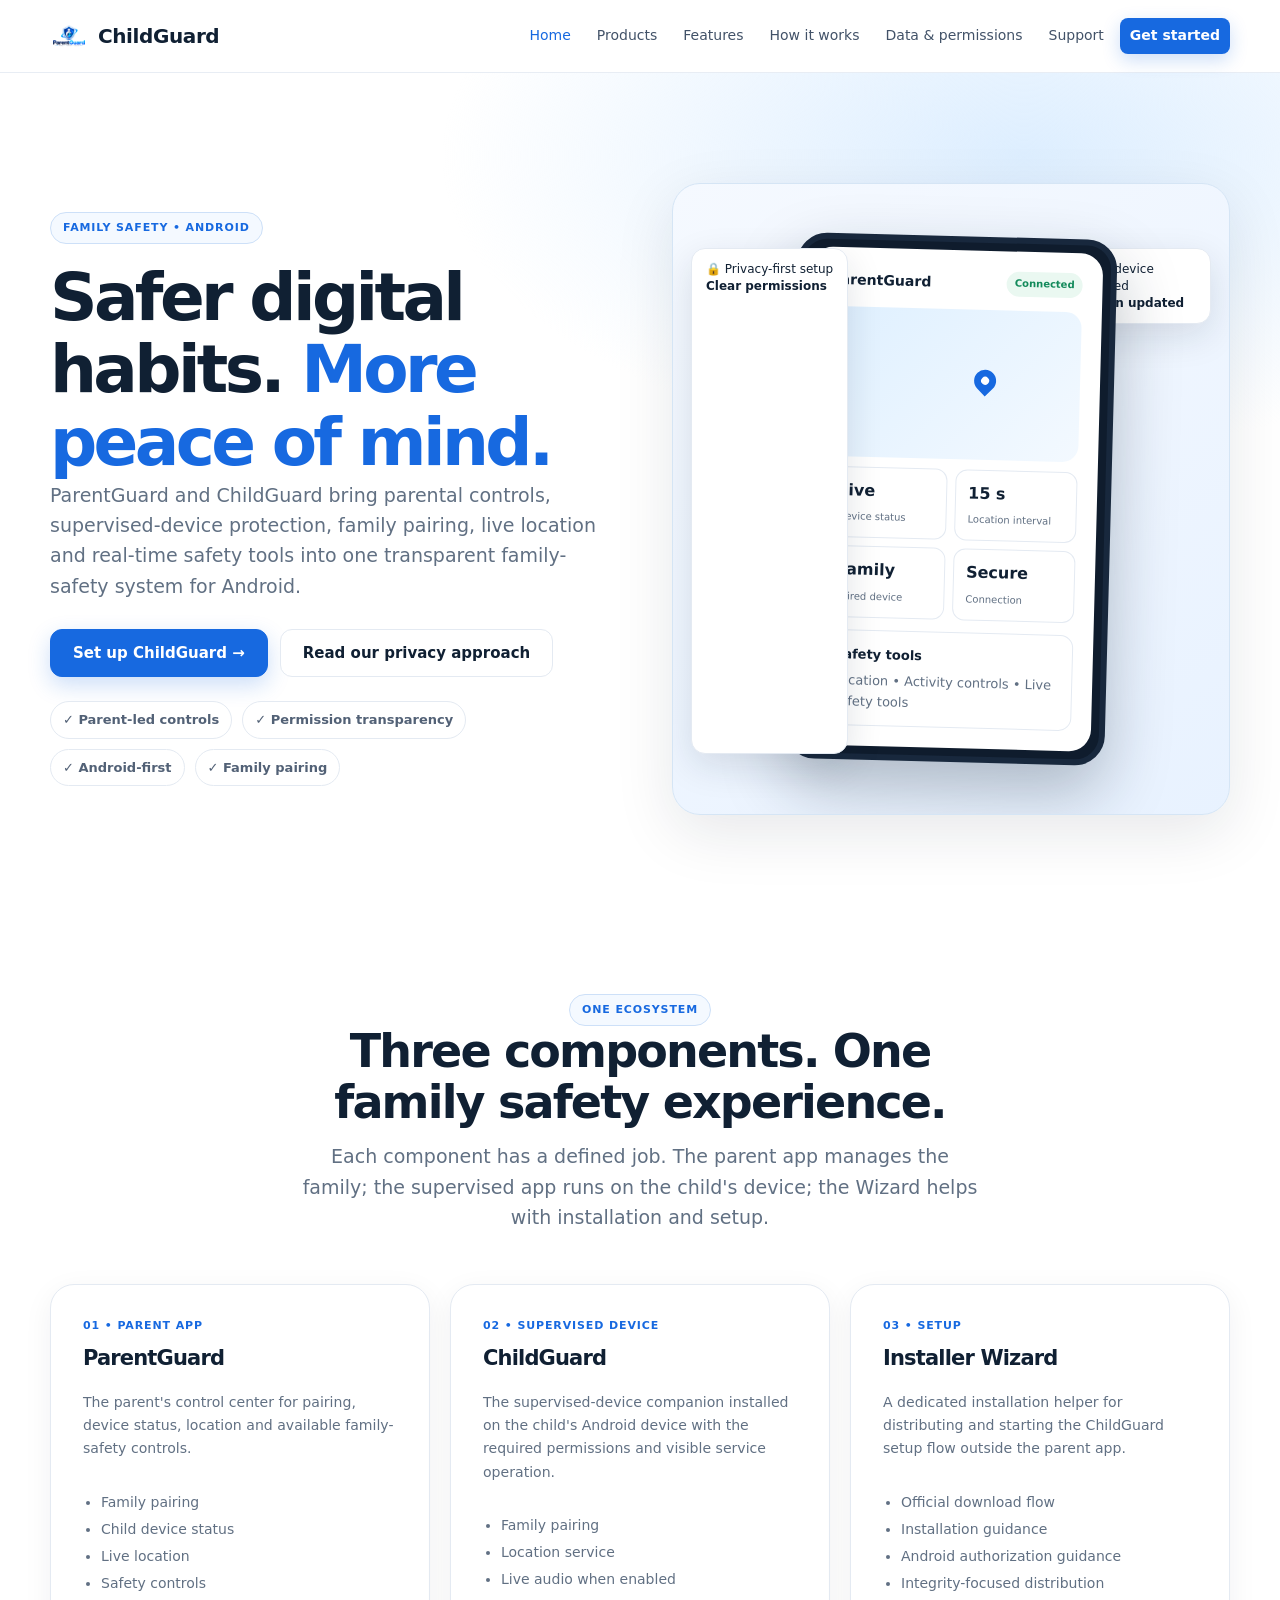
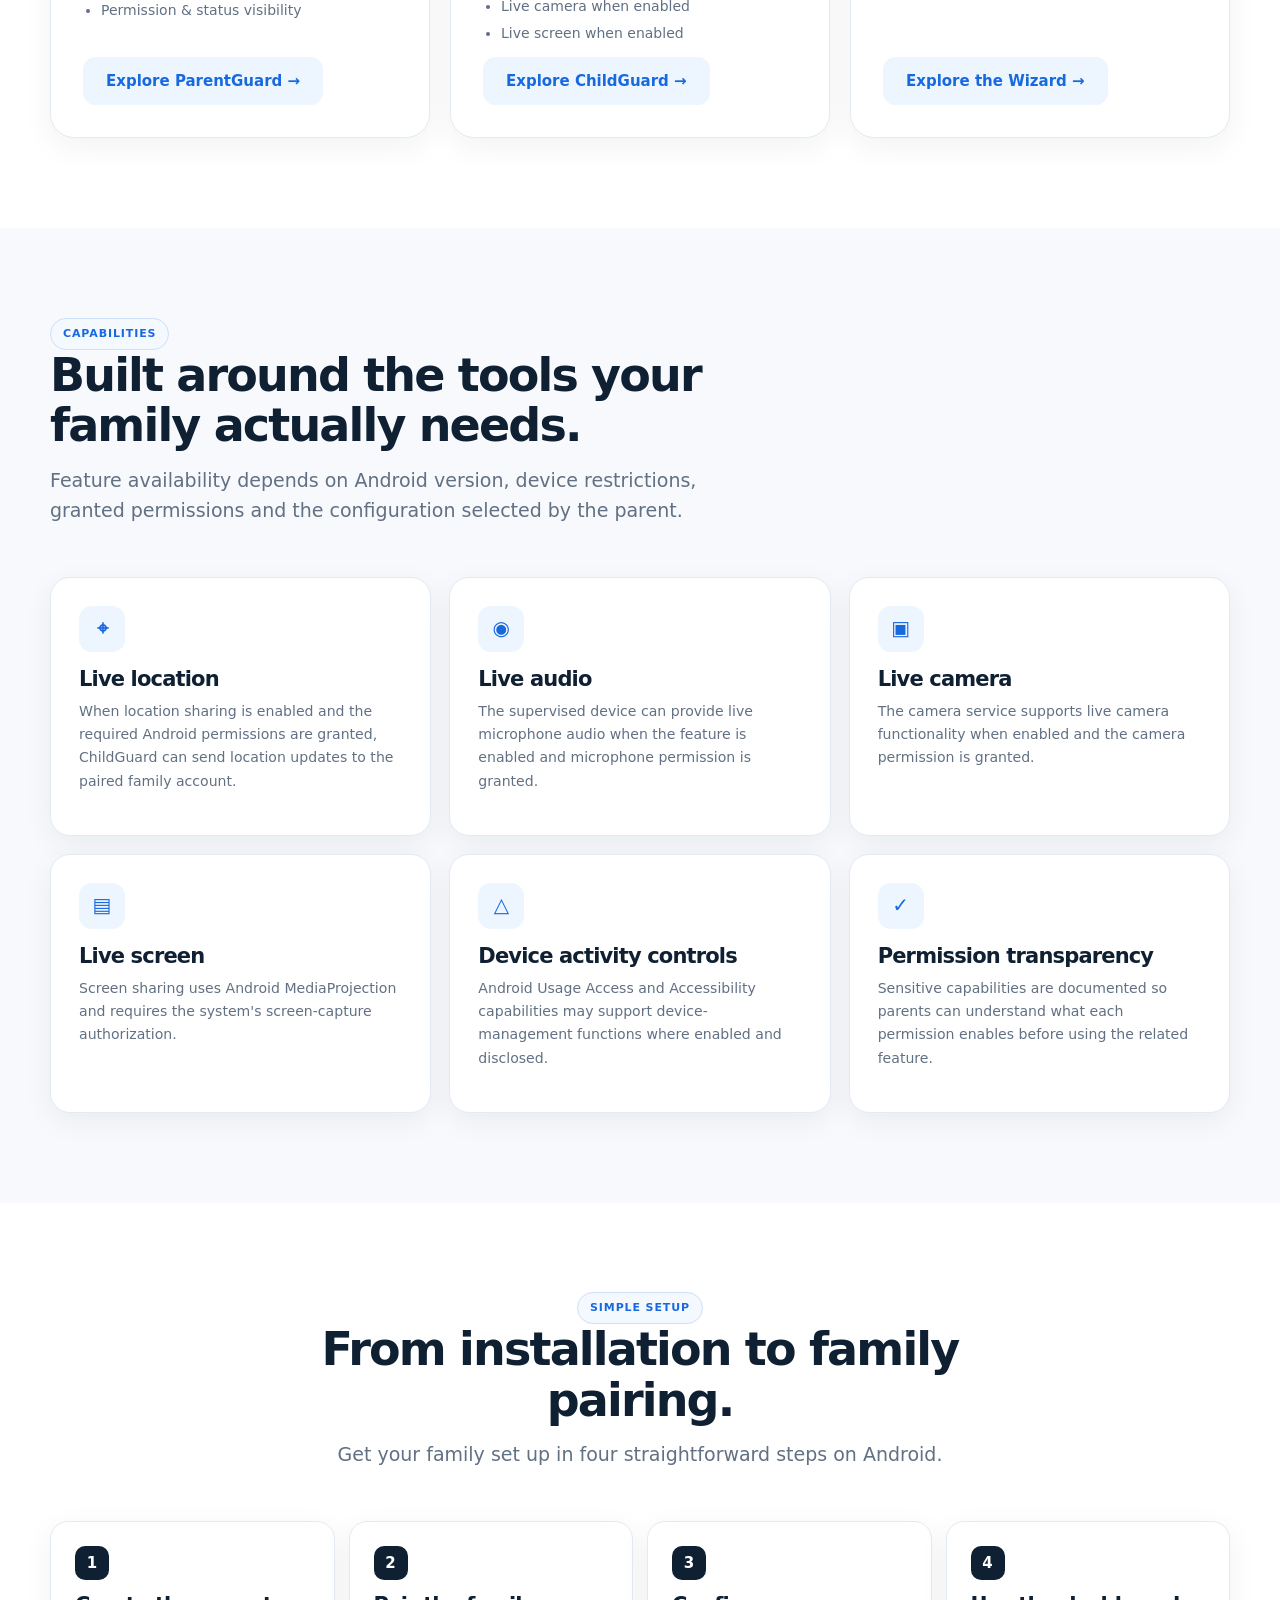
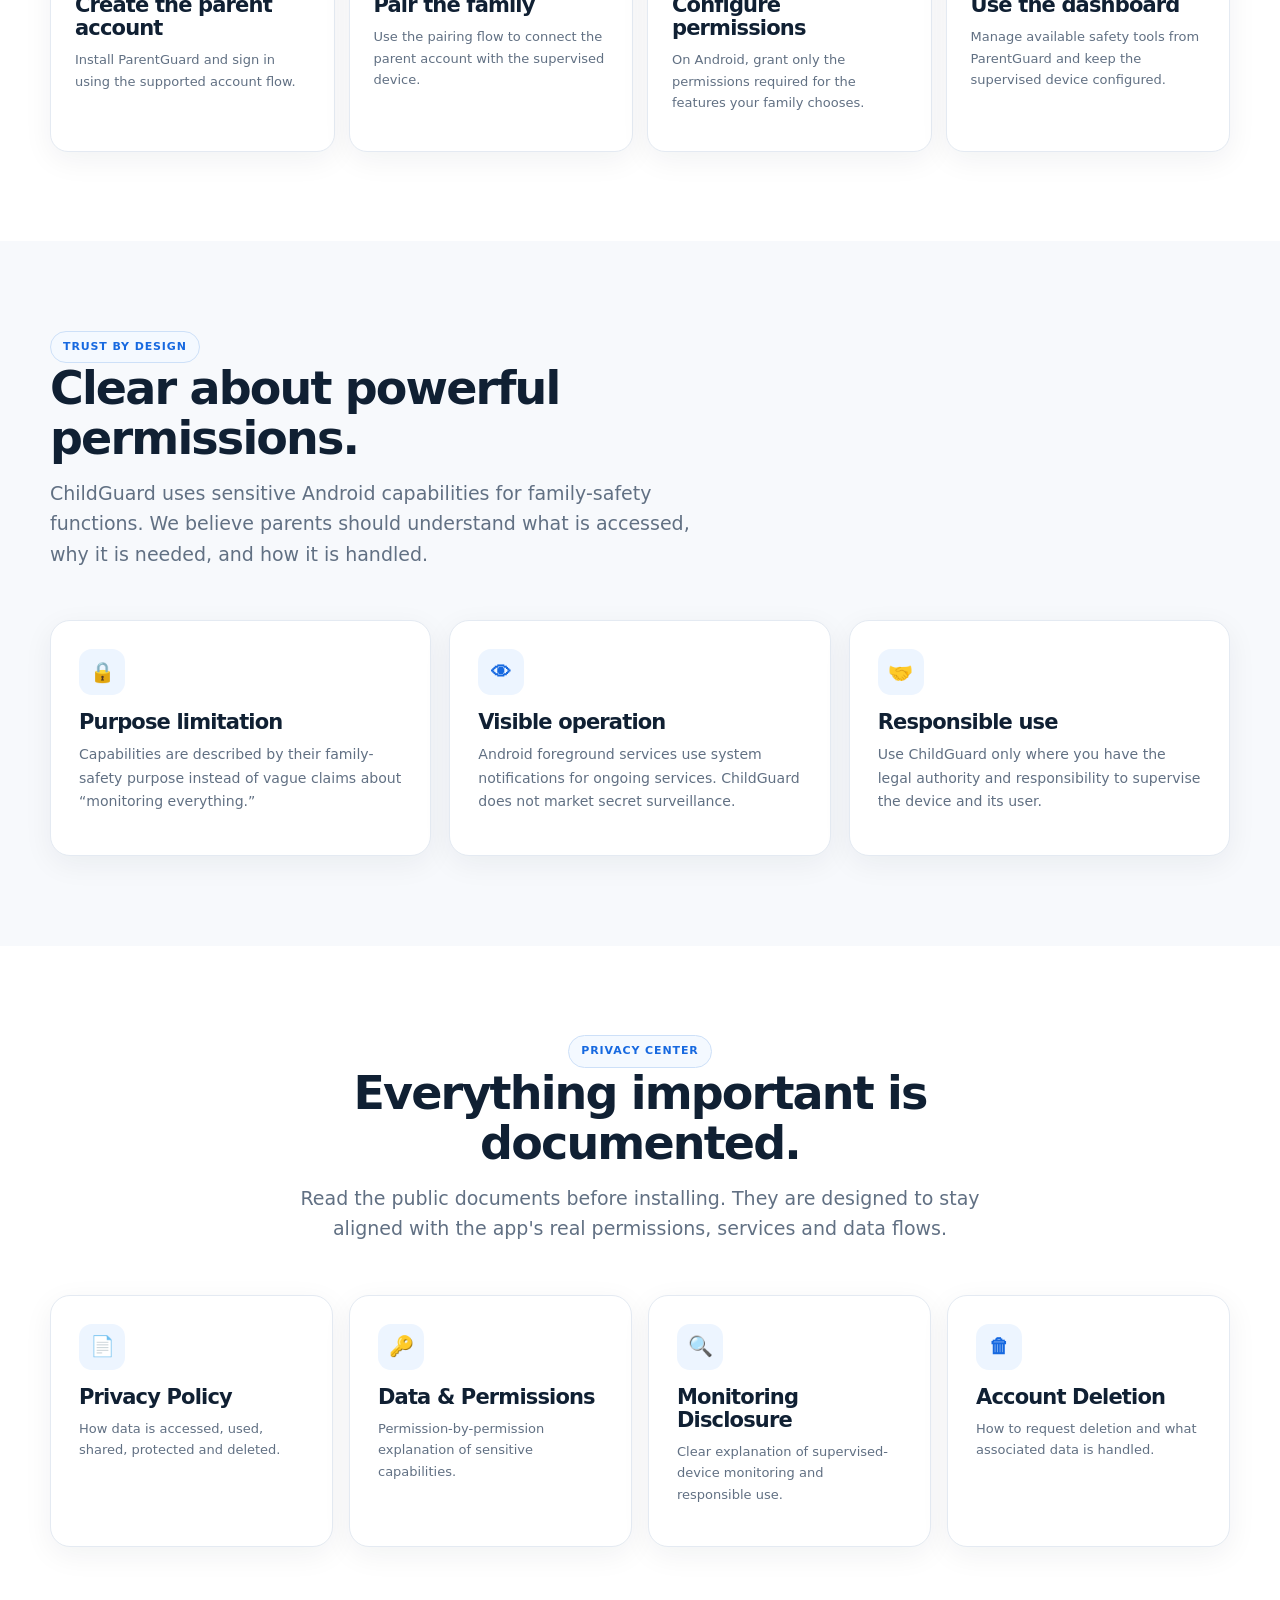
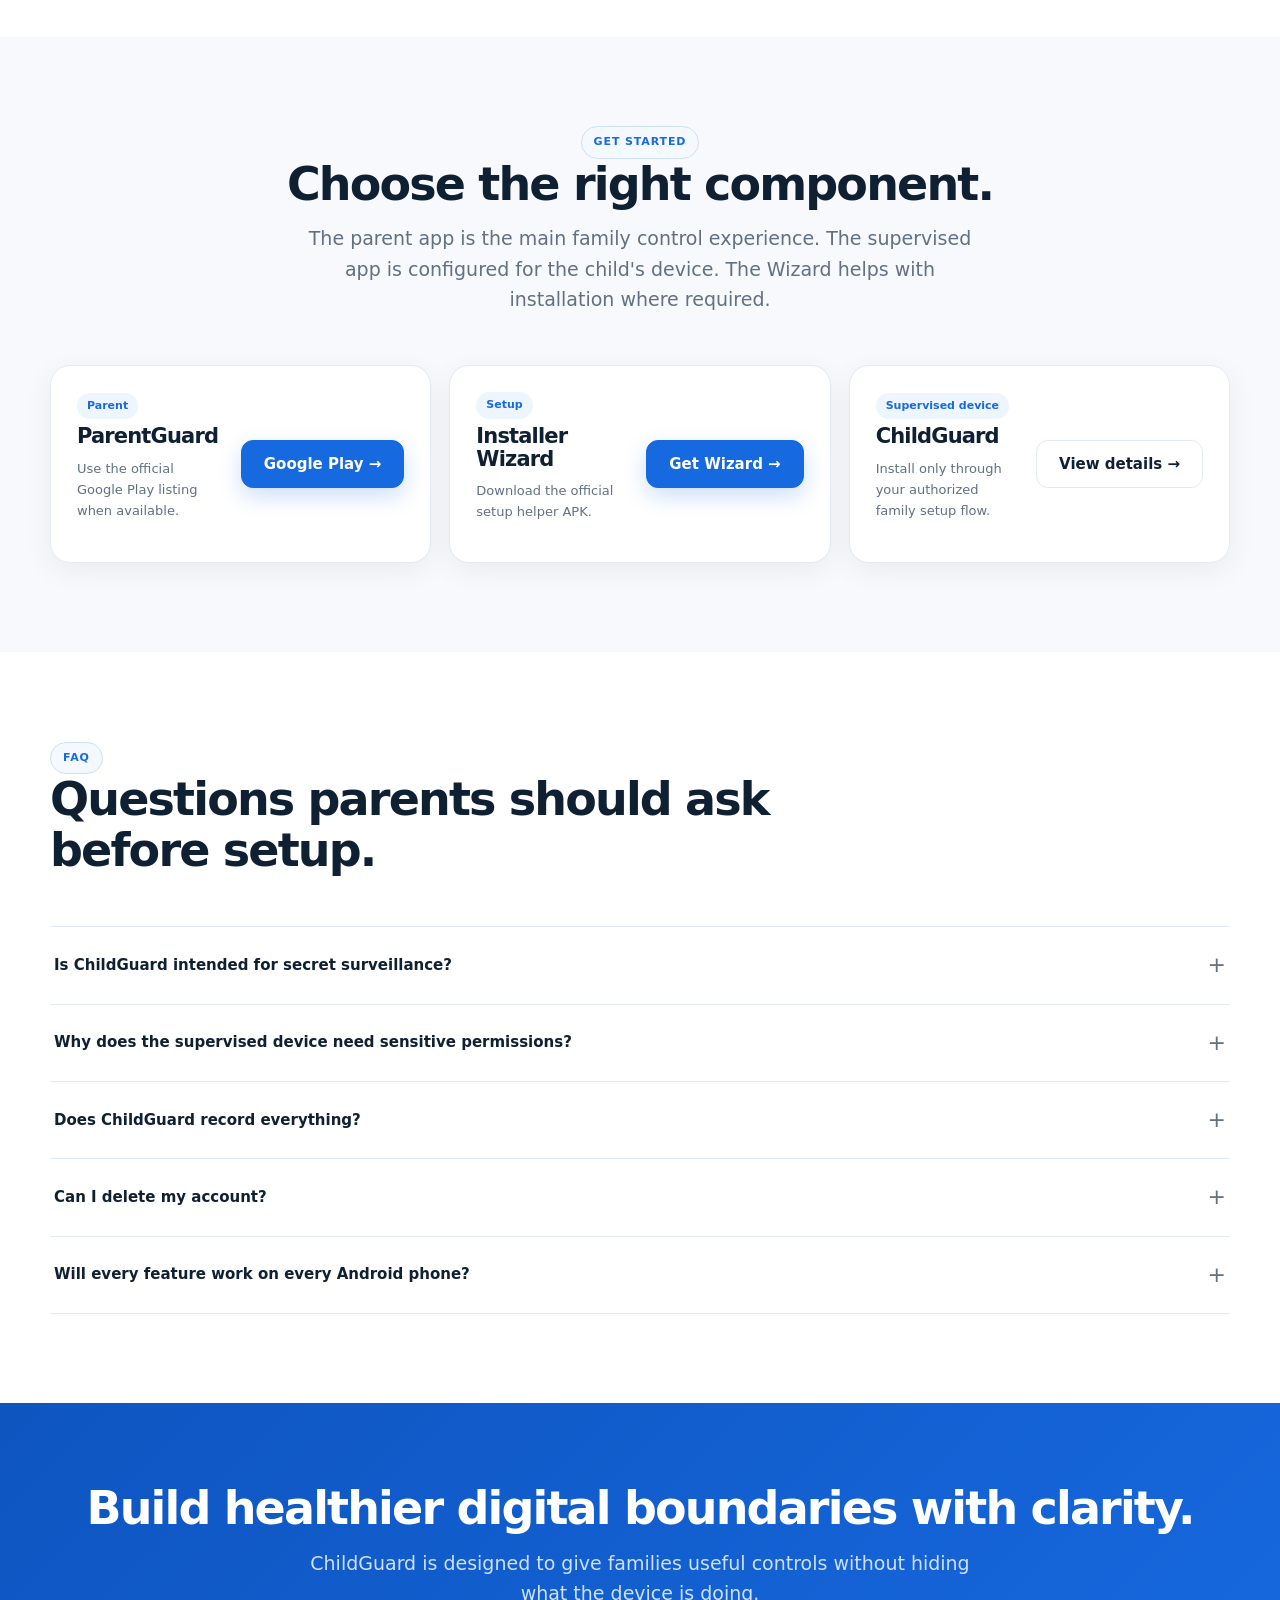
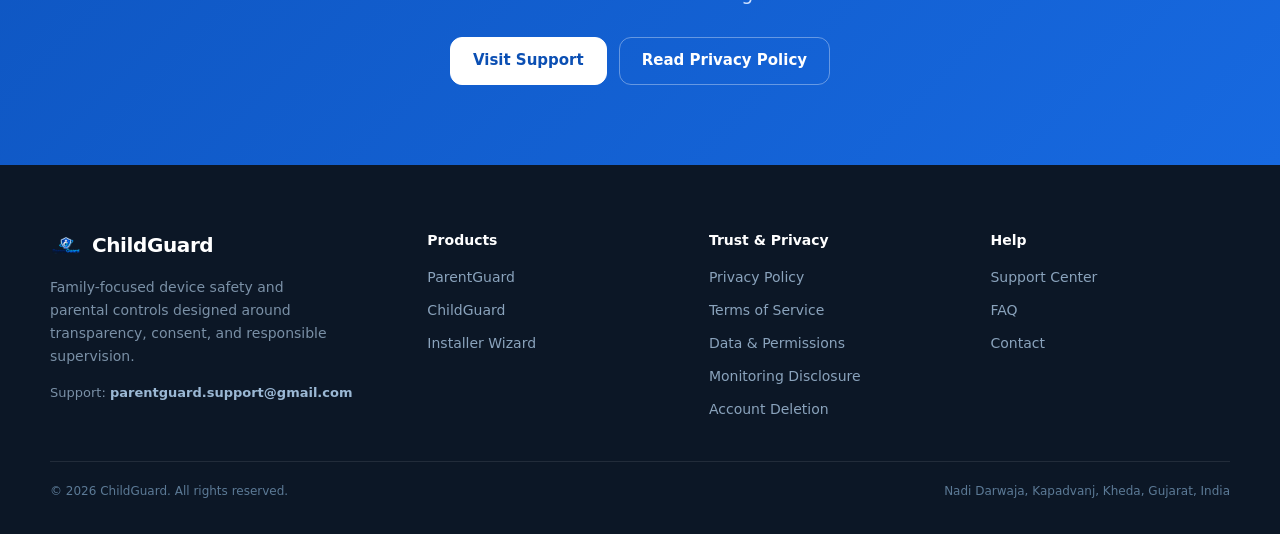
==== commit 8065e5a4: "Update ParentGuard website" ====
--- a/index.html
+++ b/index.html
@@ -1,199 +1,111 @@
-```html
 <!doctype html>
 <html lang="en">
 <head>
 <meta charset="utf-8">
 <meta name="viewport" content="width=device-width,initial-scale=1">
-
-<title>Family Safety & Parental Controls | ParentGuard</title>
-
-<meta name="description" content="ParentGuard is a family safety and parental control platform for managing supervised Android devices with transparency and responsible supervision.">
-
+<title>ParentGuard & ChildGuard — Family Safety & Parental Controls for Android</title>
+<meta name="description" content="ParentGuard and ChildGuard give families transparent parental controls, live location sharing, and device safety tools — designed for Android with full permission transparency.">
+<meta name="theme-color" content="#1769e0">
+<link rel="icon" type="image/png" href="assets/img/parent_controller_logo.png">
+<link rel="apple-touch-icon" href="assets/img/parent_controller_logo.png">
+<!-- Open Graph -->
+<meta property="og:type" content="website">
+<meta property="og:title" content="ParentGuard & ChildGuard — Family Safety for Android">
+<meta property="og:description" content="Transparent parental controls, live location, device monitoring and family pairing in one Android family-safety system.">
+<meta property="og:image" content="assets/img/parent_controller_logo.png">
+<!-- Twitter Card -->
+<meta name="twitter:card" content="summary">
+<meta name="twitter:title" content="ParentGuard & ChildGuard — Family Safety for Android">
+<meta name="twitter:description" content="Transparent parental controls and family safety tools for Android.">
 <link rel="stylesheet" href="assets/css/styles.css">
-<link rel="icon" href="assets/img/parent_controller_logo.png">
 <script defer src="assets/js/config.js"></script>
 </head>
-
 <body>
 
-<nav class="nav">
+<nav class="nav" role="navigation" aria-label="Main navigation">
  <div class="container nav-inner">
-
-  <a class="brand" href="index.html">
-   <img class="logo" src="assets/img/parent_controller_logo.png" alt="ParentGuard logo">
-   <span>ParentGuard</span>
+  <a class="brand" href="index.html" aria-label="ChildGuard home">
+   <img class="logo" src="assets/img/parent_controller_logo.png" alt="ParentGuard logo" width="38" height="38">
+   <span>ChildGuard</span>
   </a>
-
-  <button class="menu-btn" aria-label="Open menu">☰</button>
-
-  <div class="nav-links">
-   <a href="index.html">Home</a>
-   <a href="index.html#products">Products</a>
-   <a href="index.html#features">Features</a>
-   <a href="index.html#how-it-works">How it works</a>
-   <a href="data-permissions.html">Data & permissions</a>
-   <a href="support.html">Support</a>
-   <a class="nav-cta" href="index.html#download">Get started</a>
-  </div>
-
+  <button class="menu-btn" aria-label="Open navigation menu" aria-expanded="false" aria-controls="nav-links">☰</button>
+  <div class="nav-links" id="nav-links" role="menubar">
+   <a href="index.html" role="menuitem">Home</a>
+   <a href="index.html#products" role="menuitem">Products</a>
+   <a href="index.html#features" role="menuitem">Features</a>
+   <a href="index.html#how-it-works" role="menuitem">How it works</a>
+   <a href="data-permissions.html" role="menuitem">Data &amp; permissions</a>
+   <a href="support.html" role="menuitem">Support</a>
+   <a class="nav-cta" href="index.html#download" role="menuitem">Get started</a>
+  </div>
  </div>
 </nav>
 
-
-<header class="hero">
+<header class="hero" aria-labelledby="hero-heading">
  <div class="container hero-grid">
-
   <div>
-
-   <span class="eyebrow">Family safety • Android</span>
-
-   <h1>
-    Safer digital habits.
-    <span style="color:var(--brand)">More peace of mind.</span>
-   </h1>
-
-   <p class="lead">
-    ParentGuard brings parental controls, supervised-device protection,
-    family pairing, location awareness and real-time safety tools into one
-    transparent family-safety system.
-   </p>
-
+   <span class="eyebrow">Family safety &bull; Android</span>
+   <h1 id="hero-heading">Safer digital habits. <span style="color:var(--brand)">More peace of mind.</span></h1>
+   <p class="lead">ParentGuard and ChildGuard bring parental controls, supervised-device protection, family pairing, live location and real-time safety tools into one transparent family-safety system for Android.</p>
    <div class="hero-actions">
-    <a class="btn btn-primary" href="#download">
-     Set up ParentGuard →
-    </a>
-
-    <a class="btn btn-secondary" href="privacy.html">
-     Read our privacy approach
-    </a>
-   </div>
-
-   <div class="trust-row">
-    <span class="trust-chip">✓ Parent-led controls</span>
-    <span class="trust-chip">✓ Permission transparency</span>
-    <span class="trust-chip">✓ Android-first</span>
-    <span class="trust-chip">✓ Family pairing</span>
-   </div>
-
-  </div>
-
-
-  <div class="device-stage">
-
-   <div class="float-card">
-    ● Child device connected<br>
-    <strong>Location updated</strong>
-   </div>
-
+    <a class="btn btn-primary" href="#download">Set up ChildGuard &rarr;</a>
+    <a class="btn btn-secondary" href="privacy.html">Read our privacy approach</a>
+   </div>
+   <div class="trust-row" aria-label="Key product qualities">
+    <span class="trust-chip">&#10003; Parent-led controls</span>
+    <span class="trust-chip">&#10003; Permission transparency</span>
+    <span class="trust-chip">&#10003; Android-first</span>
+    <span class="trust-chip">&#10003; Family pairing</span>
+   </div>
+  </div>
+  <div class="device-stage" aria-hidden="true">
+   <div class="float-card">&#9679; Child device connected<br><strong>Location updated</strong></div>
    <div class="device-card">
     <div class="screen">
-
-     <div class="dash-top">
-      <strong>ParentGuard</strong>
-      <span class="mini-pill">Connected</span>
+     <div class="dash-top"><strong>ParentGuard</strong><span class="mini-pill">Connected</span></div>
+     <div class="dash-map"><div class="pin"></div></div>
+     <div class="dash-grid">
+      <div class="metric"><b>Live</b><span>Device status</span></div>
+      <div class="metric"><b>15 s</b><span>Location interval</span></div>
+      <div class="metric"><b>Family</b><span>Paired device</span></div>
+      <div class="metric"><b>Secure</b><span>Connection</span></div>
      </div>
-
-     <div class="dash-map">
-      <div class="pin"></div>
+     <div style="margin-top:12px;padding:12px;border:1px solid var(--line);border-radius:13px">
+      <strong style="font-size:13px">Safety tools</strong>
+      <p class="small muted" style="margin:4px 0 0">Location &bull; Activity controls &bull; Live safety tools</p>
      </div>
-
-     <div class="dash-grid">
-
-      <div class="metric">
-       <b>Live</b>
-       <span>Device status</span>
-      </div>
-
-      <div class="metric">
-       <b>15s</b>
-       <span>Location interval</span>
-      </div>
-
-      <div class="metric">
-       <b>Family</b>
-       <span>Paired device</span>
-      </div>
-
-      <div class="metric">
-       <b>Secure</b>
-       <span>Connection</span>
-      </div>
-
-     </div>
-
-     <div style="margin-top:15px;padding:13px;border:1px solid var(--line);border-radius:15px">
-      <strong style="font-size:13px">Safety tools</strong>
-      <p class="small muted" style="margin:4px 0">
-       Location • activity controls • live safety tools
-      </p>
-     </div>
-
-    </div>
-   </div>
-
-   <div class="float-card two">
-    🔒 Privacy-first setup<br>
-    <strong>Clear permissions</strong>
-   </div>
-
-  </div>
-
+    </div>
+   </div>
+   <div class="float-card two">&#128274; Privacy-first setup<br><strong>Clear permissions</strong></div>
+  </div>
  </div>
 </header>
 
-
-<section class="section" id="products">
- <div class="container">
-
+<section class="section" id="products" aria-labelledby="products-heading">
+ <div class="container">
   <div class="section-head center">
    <span class="eyebrow">One ecosystem</span>
-
-   <h2>Three components. One family safety experience.</h2>
-
-   <p class="lead center">
-    Each component has a defined job. The ParentGuard app manages the family;
-    ChildGuard runs on the supervised device; and the Installer Wizard helps
-    with installation and setup.
-   </p>
-  </div>
-
-
+   <h2 id="products-heading">Three components. One family safety experience.</h2>
+   <p class="lead center">Each component has a defined job. The parent app manages the family; the supervised app runs on the child's device; the Wizard helps with installation and setup.</p>
+  </div>
   <div class="product-grid">
-
    <article class="product-card reveal">
-    <span class="tag">01 • Parent app</span>
-
+    <span class="tag">01 &bull; Parent app</span>
     <h3>ParentGuard</h3>
-
-    <p class="muted">
-     The parent's control center for pairing, device status, location and
-     available family-safety controls.
-    </p>
-
+    <p class="muted">The parent's control center for pairing, device status, location and available family-safety controls.</p>
     <ul>
      <li>Family pairing</li>
      <li>Child device status</li>
      <li>Live location</li>
      <li>Safety controls</li>
-     <li>Permission/status visibility</li>
+     <li>Permission &amp; status visibility</li>
     </ul>
-
-    <a class="btn btn-soft" href="parent.html">
-     Explore ParentGuard →
-    </a>
-   </article>
-
-
+    <a class="btn btn-soft" href="parent.html">Explore ParentGuard &rarr;</a>
+   </article>
    <article class="product-card reveal">
-    <span class="tag">02 • Supervised device</span>
-
+    <span class="tag">02 &bull; Supervised device</span>
     <h3>ChildGuard</h3>
-
-    <p class="muted">
-     The supervised-device companion installed on the child's Android device
-     with the required permissions and visible service operation.
-    </p>
-
+    <p class="muted">The supervised-device companion installed on the child's Android device with the required permissions and visible service operation.</p>
     <ul>
      <li>Family pairing</li>
      <li>Location service</li>
@@ -201,523 +113,280 @@
      <li>Live camera when enabled</li>
      <li>Live screen when enabled</li>
     </ul>
-
-    <a class="btn btn-soft" href="child.html">
-     Explore ChildGuard →
-    </a>
-   </article>
-
-
+    <a class="btn btn-soft" href="child.html">Explore ChildGuard &rarr;</a>
+   </article>
    <article class="product-card reveal">
-    <span class="tag">03 • Setup</span>
-
+    <span class="tag">03 &bull; Setup</span>
     <h3>Installer Wizard</h3>
-
-    <p class="muted">
-     A dedicated installation helper for distributing and starting the
-     ChildGuard setup flow outside the ParentGuard app.
-    </p>
-
+    <p class="muted">A dedicated installation helper for distributing and starting the ChildGuard setup flow outside the parent app.</p>
     <ul>
      <li>Official download flow</li>
      <li>Installation guidance</li>
      <li>Android authorization guidance</li>
      <li>Integrity-focused distribution</li>
     </ul>
-
-    <a class="btn btn-soft" href="wizard.html">
-     Explore the Wizard →
-    </a>
-   </article>
-
-  </div>
-
- </div>
-</section>
-
-
-<section class="section section-alt" id="features">
- <div class="container">
-
+    <a class="btn btn-soft" href="wizard.html">Explore the Wizard &rarr;</a>
+   </article>
+  </div>
+ </div>
+</section>
+
+<section class="section section-alt" id="features" aria-labelledby="features-heading">
+ <div class="container">
   <div class="section-head">
    <span class="eyebrow">Capabilities</span>
-
-   <h2>Built around the tools your family actually needs.</h2>
-
-   <p class="lead">
-    Feature availability depends on Android version, device restrictions,
-    granted permissions and the configuration selected by the parent.
-   </p>
-  </div>
-
-
+   <h2 id="features-heading">Built around the tools your family actually needs.</h2>
+   <p class="lead">Feature availability depends on Android version, device restrictions, granted permissions and the configuration selected by the parent.</p>
+  </div>
   <div class="grid-3">
-
-   <article class="card reveal">
-    <div class="icon-box">⌖</div>
+   <article class="card reveal">
+    <div class="icon-box" aria-hidden="true">&#8982;</div>
     <h3>Live location</h3>
-    <p class="muted">
-     When location sharing is enabled and the required Android permissions
-     are granted, ChildGuard can send location updates to the paired family
-     account.
-    </p>
-   </article>
-
-
-   <article class="card reveal">
-    <div class="icon-box">◉</div>
+    <p class="muted">When location sharing is enabled and the required Android permissions are granted, ChildGuard can send location updates to the paired family account.</p>
+   </article>
+   <article class="card reveal">
+    <div class="icon-box" aria-hidden="true">&#9673;</div>
     <h3>Live audio</h3>
-    <p class="muted">
-     The supervised device can provide live microphone audio when the feature
-     is enabled and microphone permission is granted.
-    </p>
-   </article>
-
-
-   <article class="card reveal">
-    <div class="icon-box">▣</div>
+    <p class="muted">The supervised device can provide live microphone audio when the feature is enabled and microphone permission is granted.</p>
+   </article>
+   <article class="card reveal">
+    <div class="icon-box" aria-hidden="true">&#9635;</div>
     <h3>Live camera</h3>
-    <p class="muted">
-     The camera service supports live camera functionality when enabled and
-     the camera permission is granted.
-    </p>
-   </article>
-
-
-   <article class="card reveal">
-    <div class="icon-box">▤</div>
+    <p class="muted">The camera service supports live camera functionality when enabled and the camera permission is granted.</p>
+   </article>
+   <article class="card reveal">
+    <div class="icon-box" aria-hidden="true">&#9636;</div>
     <h3>Live screen</h3>
-    <p class="muted">
-     Screen sharing uses Android MediaProjection and requires the system's
-     screen-capture authorization.
-    </p>
-   </article>
-
-
-   <article class="card reveal">
-    <div class="icon-box">◫</div>
+    <p class="muted">Screen sharing uses Android MediaProjection and requires the system's screen-capture authorization.</p>
+   </article>
+   <article class="card reveal">
+    <div class="icon-box" aria-hidden="true">&#9651;</div>
     <h3>Device activity controls</h3>
-    <p class="muted">
-     Android Usage Access and Accessibility capabilities may support
-     device-management functions where enabled and disclosed.
-    </p>
-   </article>
-
-
-   <article class="card reveal">
-    <div class="icon-box">✓</div>
+    <p class="muted">Android Usage Access and Accessibility capabilities may support device-management functions where enabled and disclosed.</p>
+   </article>
+   <article class="card reveal">
+    <div class="icon-box" aria-hidden="true">&#10003;</div>
     <h3>Permission transparency</h3>
-    <p class="muted">
-     Sensitive capabilities are documented so parents can understand what
-     each permission enables before using the related feature.
-    </p>
-   </article>
-
-  </div>
-
- </div>
-</section>
-
-
-<section class="section" id="how-it-works">
- <div class="container">
-
+    <p class="muted">Sensitive capabilities are documented so parents can understand what each permission enables before using the related feature.</p>
+   </article>
+  </div>
+ </div>
+</section>
+
+<section class="section" id="how-it-works" aria-labelledby="how-heading">
+ <div class="container">
   <div class="section-head center">
    <span class="eyebrow">Simple setup</span>
-   <h2>From installation to family pairing.</h2>
-  </div>
-
-
+   <h2 id="how-heading">From installation to family pairing.</h2>
+   <p class="lead center">Get your family set up in four straightforward steps on Android.</p>
+  </div>
   <div class="process">
-
    <div class="step reveal">
-    <div class="step-num">1</div>
+    <div class="step-num" aria-hidden="true">1</div>
     <h3>Create the parent account</h3>
-    <p class="muted small">
-     Install ParentGuard and sign in using the supported account flow.
-    </p>
-   </div>
-
-
+    <p class="muted small">Install ParentGuard and sign in using the supported account flow.</p>
+   </div>
    <div class="step reveal">
-    <div class="step-num">2</div>
+    <div class="step-num" aria-hidden="true">2</div>
     <h3>Pair the family</h3>
-    <p class="muted small">
-     Use the pairing flow to connect the parent account with the supervised
-     device.
-    </p>
-   </div>
-
-
+    <p class="muted small">Use the pairing flow to connect the parent account with the supervised device.</p>
+   </div>
    <div class="step reveal">
-    <div class="step-num">3</div>
+    <div class="step-num" aria-hidden="true">3</div>
     <h3>Configure permissions</h3>
-    <p class="muted small">
-     On Android, grant only the permissions required for the features your
-     family chooses.
-    </p>
-   </div>
-
-
+    <p class="muted small">On Android, grant only the permissions required for the features your family chooses.</p>
+   </div>
    <div class="step reveal">
-    <div class="step-num">4</div>
+    <div class="step-num" aria-hidden="true">4</div>
     <h3>Use the dashboard</h3>
-    <p class="muted small">
-     Manage available safety tools from ParentGuard and keep the supervised
-     device configured.
-    </p>
-   </div>
-
-  </div>
-
- </div>
-</section>
-
-
-<section class="section section-alt">
- <div class="container">
-
+    <p class="muted small">Manage available safety tools from ParentGuard and keep the supervised device configured.</p>
+   </div>
+  </div>
+ </div>
+</section>
+
+<section class="section section-alt" aria-labelledby="trust-heading">
+ <div class="container">
   <div class="section-head">
    <span class="eyebrow">Trust by design</span>
-
-   <h2>Clear about powerful permissions.</h2>
-
-   <p class="lead">
-    ParentGuard and ChildGuard use sensitive Android capabilities for
-    family-safety functions. We believe parents should understand what is
-    accessed, why it is needed, and how it is handled.
-   </p>
-  </div>
-
-
+   <h2 id="trust-heading">Clear about powerful permissions.</h2>
+   <p class="lead">ChildGuard uses sensitive Android capabilities for family-safety functions. We believe parents should understand what is accessed, why it is needed, and how it is handled.</p>
+  </div>
   <div class="grid-3">
-
    <div class="card">
+    <div class="icon-box" aria-hidden="true">&#128274;</div>
     <h3>Purpose limitation</h3>
-    <p class="muted">
-     Capabilities are described by their family-safety purpose instead of
-     vague claims about "monitoring everything."
-    </p>
-   </div>
-
-
+    <p class="muted">Capabilities are described by their family-safety purpose instead of vague claims about &ldquo;monitoring everything.&rdquo;</p>
+   </div>
    <div class="card">
+    <div class="icon-box" aria-hidden="true">&#128065;</div>
     <h3>Visible operation</h3>
-    <p class="muted">
-     Android foreground services use system notifications for supported
-     ongoing services. ParentGuard and ChildGuard do not market secret
-     surveillance.
-    </p>
-   </div>
-
-
+    <p class="muted">Android foreground services use system notifications for ongoing services. ChildGuard does not market secret surveillance.</p>
+   </div>
    <div class="card">
+    <div class="icon-box" aria-hidden="true">&#129309;</div>
     <h3>Responsible use</h3>
-    <p class="muted">
-     Use ParentGuard and ChildGuard only where you have the legal authority
-     and responsibility to supervise the device and its user.
-    </p>
-   </div>
-
-  </div>
-
- </div>
-</section>
-
-
-<section class="section" id="privacy">
- <div class="container">
-
+    <p class="muted">Use ChildGuard only where you have the legal authority and responsibility to supervise the device and its user.</p>
+   </div>
+  </div>
+ </div>
+</section>
+
+<section class="section" id="privacy" aria-labelledby="privacy-heading">
+ <div class="container">
   <div class="section-head center">
    <span class="eyebrow">Privacy center</span>
-
-   <h2>Everything important is documented.</h2>
-
-   <p class="lead">
-    Read the public documents before installing. They are designed to stay
-    aligned with the app's real permissions, services and data flows.
-   </p>
-  </div>
-
-
+   <h2 id="privacy-heading">Everything important is documented.</h2>
+   <p class="lead center">Read the public documents before installing. They are designed to stay aligned with the app's real permissions, services and data flows.</p>
+  </div>
   <div class="grid-4">
-
-   <a class="card" href="privacy.html">
+   <a class="card" href="privacy.html" aria-label="Read Privacy Policy">
+    <div class="icon-box" aria-hidden="true">&#128196;</div>
     <h3>Privacy Policy</h3>
-    <p class="muted small">
-     How data is accessed, used, shared, protected and deleted.
-    </p>
+    <p class="muted small">How data is accessed, used, shared, protected and deleted.</p>
    </a>
-
-
-   <a class="card" href="data-permissions.html">
-    <h3>Data & Permissions</h3>
-    <p class="muted small">
-     Permission-by-permission explanation of sensitive capabilities.
-    </p>
+   <a class="card" href="data-permissions.html" aria-label="Read Data &amp; Permissions">
+    <div class="icon-box" aria-hidden="true">&#128273;</div>
+    <h3>Data &amp; Permissions</h3>
+    <p class="muted small">Permission-by-permission explanation of sensitive capabilities.</p>
    </a>
-
-
-   <a class="card" href="monitoring-disclosure.html">
+   <a class="card" href="monitoring-disclosure.html" aria-label="Read Monitoring Disclosure">
+    <div class="icon-box" aria-hidden="true">&#128269;</div>
     <h3>Monitoring Disclosure</h3>
-    <p class="muted small">
-     Clear explanation of supervised-device monitoring and responsible use.
-    </p>
+    <p class="muted small">Clear explanation of supervised-device monitoring and responsible use.</p>
    </a>
-
-
-   <a class="card" href="account-deletion.html">
+   <a class="card" href="account-deletion.html" aria-label="Read Account Deletion information">
+    <div class="icon-box" aria-hidden="true">&#128465;</div>
     <h3>Account Deletion</h3>
-    <p class="muted small">
-     How to request deletion and what associated data is handled.
-    </p>
+    <p class="muted small">How to request deletion and what associated data is handled.</p>
    </a>
-
-  </div>
-
- </div>
-</section>
-
-
-<section class="section section-alt" id="download">
- <div class="container">
-
+  </div>
+ </div>
+</section>
+
+<section class="section section-alt" id="download" aria-labelledby="download-heading">
+ <div class="container">
   <div class="section-head center">
    <span class="eyebrow">Get started</span>
-
-   <h2>Choose the right component.</h2>
-
-   <p class="lead">
-    ParentGuard is the main family control experience. ChildGuard is
-    configured for the supervised device. The Installer Wizard helps with
-    installation where required.
-   </p>
-  </div>
-
-
+   <h2 id="download-heading">Choose the right component.</h2>
+   <p class="lead center">The parent app is the main family control experience. The supervised app is configured for the child's device. The Wizard helps with installation where required.</p>
+  </div>
   <div class="grid-3">
-
    <div class="download-box">
     <div>
      <span class="badge">Parent</span>
      <h3>ParentGuard</h3>
-     <p class="muted small">
-      Use the official Google Play listing when available.
-     </p>
-    </div>
-
-    <a class="btn btn-primary" data-parent-url href="#">
-     Google Play →
-    </a>
-   </div>
-
-
+     <p class="muted small">Use the official Google Play listing when available.</p>
+    </div>
+    <a class="btn btn-primary" data-parent-url href="#">Google Play &rarr;</a>
+   </div>
    <div class="download-box">
     <div>
      <span class="badge">Setup</span>
      <h3>Installer Wizard</h3>
-     <p class="muted small">
-      Download the official setup helper.
-     </p>
-    </div>
-
-    <a class="btn btn-primary" data-wizard-url href="#">
-     Get Wizard →
-    </a>
-   </div>
-
-
+     <p class="muted small">Download the official setup helper APK.</p>
+    </div>
+    <a class="btn btn-primary" data-wizard-url href="#">Get Wizard &rarr;</a>
+   </div>
    <div class="download-box">
     <div>
      <span class="badge">Supervised device</span>
      <h3>ChildGuard</h3>
-     <p class="muted small">
-      Install only through your authorized family setup flow.
-     </p>
-    </div>
-
-    <a class="btn btn-secondary" href="child.html">
-     View details →
-    </a>
-   </div>
-
-  </div>
-
- </div>
-</section>
-
-
-<section class="section" id="faq">
- <div class="container">
-
+     <p class="muted small">Install only through your authorized family setup flow.</p>
+    </div>
+    <a class="btn btn-secondary" href="child.html">View details &rarr;</a>
+   </div>
+  </div>
+ </div>
+</section>
+
+<section class="section" id="faq" aria-labelledby="faq-heading">
+ <div class="container">
   <div class="section-head">
    <span class="eyebrow">FAQ</span>
-   <h2>Questions parents should ask before setup.</h2>
-  </div>
-
-
-  <div class="faq">
-
-   <details>
+   <h2 id="faq-heading">Questions parents should ask before setup.</h2>
+  </div>
+  <div class="faq" role="list">
+   <details role="listitem">
     <summary>Is ChildGuard intended for secret surveillance?</summary>
-    <p class="muted">
-     No. ChildGuard is designed as a parent/guardian-managed family safety
-     system. It should not be used to secretly monitor spouses, partners,
-     employees, friends, or other adults without lawful authority and
-     appropriate consent.
-    </p>
-   </details>
-
-
-   <details>
+    <p class="muted">No. ChildGuard is designed as a parent/guardian-managed family safety system. It should not be used to secretly monitor spouses, partners, employees, friends, or other adults without lawful authority and appropriate consent.</p>
+   </details>
+   <details role="listitem">
     <summary>Why does the supervised device need sensitive permissions?</summary>
-    <p class="muted">
-     Features such as location, microphone, camera, screen sharing,
-     Accessibility and Usage Access require Android capabilities. Each is
-     documented on our Data & Permissions page and should be enabled only
-     when the corresponding family-safety feature is needed.
-    </p>
-   </details>
-
-
-   <details>
+    <p class="muted">Features such as location, microphone, camera, screen sharing, Accessibility and Usage Access require Android capabilities. Each is documented on our <a href="data-permissions.html" style="color:var(--brand)">Data &amp; Permissions</a> page and should be enabled only when the corresponding family-safety feature is needed.</p>
+   </details>
+   <details role="listitem">
     <summary>Does ChildGuard record everything?</summary>
-    <p class="muted">
-     The website does not promise unlimited recording. Real-time features are
-     feature-specific and depend on the app configuration, Android permission
-     state and connection. See the Data & Permissions page for the current
-     documented behavior.
-    </p>
-   </details>
-
-
-   <details>
+    <p class="muted">No. Real-time features are feature-specific and depend on the app configuration, Android permission state and connection. See the <a href="data-permissions.html" style="color:var(--brand)">Data &amp; Permissions</a> page for the current documented behavior.</p>
+   </details>
+   <details role="listitem">
     <summary>Can I delete my account?</summary>
-    <p class="muted">
-     Yes. See our Account Deletion page for the current deletion request
-     process. The production backend must be configured to actually execute
-     deletion requests.
-    </p>
-   </details>
-
-
-   <details>
+    <p class="muted">Yes. See our <a href="account-deletion.html" style="color:var(--brand)">Account Deletion</a> page for the current deletion request process.</p>
+   </details>
+   <details role="listitem">
     <summary>Will every feature work on every Android phone?</summary>
-    <p class="muted">
-     No. Android version, OEM restrictions, battery optimization, permission
-     state and system policies can affect behavior. The setup flow should
-     tell users when a device-specific limitation applies.
-    </p>
-   </details>
-
-  </div>
-
- </div>
-</section>
-
-
-<section class="cta">
- <div class="container">
-
-  <h2>Build healthier digital boundaries with clarity.</h2>
-
-  <p class="lead">
-   ParentGuard is designed to give families useful controls without hiding
-   what the supervised device is doing.
-  </p>
-
-  <div class="hero-actions">
-   <a class="btn" style="background:#fff;color:#0b4fb3" href="support.html">
-    Visit Support
-   </a>
-
-   <a class="btn" style="border-color:rgba(255,255,255,.4);color:#fff" href="privacy.html">
-    Read Privacy Policy
-   </a>
-  </div>
-
- </div>
-</section>
-
-
-<footer class="footer">
- <div class="container">
-
+    <p class="muted">No. Android version, OEM restrictions, battery optimization, permission state and system policies can affect behavior. The setup flow should tell users when a device-specific limitation applies.</p>
+   </details>
+  </div>
+ </div>
+</section>
+
+<section class="cta" aria-labelledby="cta-heading">
+ <div class="container">
+  <h2 id="cta-heading">Build healthier digital boundaries with clarity.</h2>
+  <p class="lead">ChildGuard is designed to give families useful controls without hiding what the device is doing.</p>
+  <div class="hero-actions" style="justify-content:center;margin-top:28px">
+   <a class="btn" style="background:#fff;color:var(--brand-dark);border-color:#fff" href="support.html">Visit Support</a>
+   <a class="btn" style="background:transparent;border-color:rgba(255,255,255,.35);color:#fff" href="privacy.html">Read Privacy Policy</a>
+  </div>
+ </div>
+</section>
+
+
+<footer class="footer" role="contentinfo">
+ <div class="container">
   <div class="footer-grid">
-
    <div>
-
-    <a class="brand" href="index.html">
-     <img class="logo" src="assets/img/parent_controller_logo.png" alt="ParentGuard logo">
-     <span style="color:#fff">ParentGuard</span>
+    <a class="brand" href="index.html" aria-label="ChildGuard home">
+     <img class="logo" src="assets/img/parent_controller_logo.png" alt="ParentGuard logo" width="32" height="32" loading="lazy">
+     <span>ChildGuard</span>
     </a>
-
-    <p class="small" style="max-width:310px">
-     Family-focused device safety and parental controls designed around
-     transparency, consent, and responsible supervision.
-    </p>
-
-    <p class="small">
-     Support:
-     <a data-support-email href="#">
-      parentguard.support@gmail.com
-     </a>
-    </p>
-
-   </div>
-
-
+    <p class="footer-desc">Family-focused device safety and parental controls designed around transparency, consent, and responsible supervision.</p>
+    <p class="footer-contact">Support: <a data-support-email href="#">parentguard.support@gmail.com</a></p>
+   </div>
    <div>
     <div class="footer-title">Products</div>
-
     <div class="footer-links">
      <a href="parent.html">ParentGuard</a>
      <a href="child.html">ChildGuard</a>
      <a href="wizard.html">Installer Wizard</a>
     </div>
    </div>
-
-
    <div>
-    <div class="footer-title">Trust & privacy</div>
-
+    <div class="footer-title">Trust &amp; Privacy</div>
     <div class="footer-links">
      <a href="privacy.html">Privacy Policy</a>
      <a href="terms.html">Terms of Service</a>
-     <a href="data-permissions.html">Data & Permissions</a>
+     <a href="data-permissions.html">Data &amp; Permissions</a>
      <a href="monitoring-disclosure.html">Monitoring Disclosure</a>
      <a href="account-deletion.html">Account Deletion</a>
     </div>
    </div>
-
-
    <div>
     <div class="footer-title">Help</div>
-
     <div class="footer-links">
      <a href="support.html">Support Center</a>
      <a href="index.html#faq">FAQ</a>
      <a href="support.html#contact">Contact</a>
     </div>
    </div>
-
-  </div>
-
-
+  </div>
   <div class="footer-bottom">
-   <span>
-    © <span data-year></span> ParentGuard. All rights reserved.
-   </span>
-
-   <span>
-    Nadi Darwaja, Kapadvanj, Kheda, Gujarat, India
-   </span>
-  </div>
-
+   <span>&copy; <span data-year></span> ChildGuard. All rights reserved.</span>
+   <span>Nadi Darwaja, Kapadvanj, Kheda, Gujarat, India</span>
+  </div>
  </div>
 </footer>
 
-
 </body>
-</html>
-```
+</html>
--- a/assets/css/styles.css
+++ b/assets/css/styles.css
@@ -1,178 +1,810 @@
-
-:root{
-  --ink:#102033;
-  --muted:#617083;
-  --brand:#1769e0;
-  --brand-2:#0b4fb3;
-  --brand-soft:#edf5ff;
-  --green:#138a5b;
-  --green-soft:#eaf8f1;
-  --line:#e4eaf2;
-  --surface:#f7f9fc;
-  --white:#fff;
-  --shadow:0 18px 60px rgba(16,32,51,.10);
-  --radius:22px;
-  --max:1180px;
-}
-*{box-sizing:border-box}
-html{scroll-behavior:smooth}
-body{
-  margin:0;font-family:Inter,ui-sans-serif,system-ui,-apple-system,BlinkMacSystemFont,"Segoe UI",sans-serif;
-  color:var(--ink);background:#fff;line-height:1.65;
-}
-a{color:inherit;text-decoration:none}
-img{max-width:100%;display:block}
-.container{width:min(var(--max),calc(100% - 40px));margin:auto}
-.nav{
-  position:sticky;top:0;z-index:1000;background:rgba(255,255,255,.88);
-  backdrop-filter:blur(18px);border-bottom:1px solid rgba(228,234,242,.8)
-}
-.nav-inner{height:76px;display:flex;align-items:center;justify-content:space-between;gap:20px}
-.brand{display:flex;align-items:center;gap:11px;font-weight:800;letter-spacing:-.02em}
+/* =========================================================
+   ParentGuard / ChildGuard — Production Stylesheet
+   Responsive, accessible, production-ready
+   ========================================================= */
+
+/* ── Design tokens ─────────────────────────────────────── */
+:root {
+  --ink: #102033;
+  --muted: #617083;
+  --brand: #1769e0;
+  --brand-dark: #0b4fb3;
+  --brand-soft: #edf5ff;
+  --green: #138a5b;
+  --green-soft: #eaf8f1;
+  --line: #e4eaf2;
+  --surface: #f7f9fc;
+  --white: #fff;
+  --shadow: 0 18px 60px rgba(16, 32, 51, 0.10);
+  --shadow-sm: 0 8px 30px rgba(16, 32, 51, 0.06);
+  --radius: 20px;
+  --radius-sm: 12px;
+  --max: 1180px;
+
+  /* Typography scale */
+  --fs-hero: clamp(38px, 5.4vw, 66px);
+  --fs-h2: clamp(28px, 3.8vw, 46px);
+  --fs-h3: clamp(17px, 2vw, 21px);
+  --fs-lead: clamp(16px, 1.6vw, 19px);
+  --fs-body: clamp(14px, 1.1vw, 16px);
+  --fs-small: 13px;
+
+  /* Spacing scale */
+  --space-section: clamp(60px, 7vw, 100px);
+  --space-section-inner: clamp(36px, 4vw, 52px);
+}
+
+/* ── Reset ──────────────────────────────────────────────── */
+*, *::before, *::after { box-sizing: border-box; }
+html { scroll-behavior: smooth; -webkit-text-size-adjust: 100%; }
+body {
+  margin: 0;
+  font-family: Inter, ui-sans-serif, system-ui, -apple-system, BlinkMacSystemFont, "Segoe UI", sans-serif;
+  color: var(--ink);
+  background: #fff;
+  line-height: 1.65;
+  font-size: var(--fs-body);
+  overflow-x: hidden;
+}
+a { color: inherit; text-decoration: none; }
+img { max-width: 100%; display: block; height: auto; }
+ul, ol { margin: 0; }
+p { margin-top: 0; }
+
+/* ── Layout ─────────────────────────────────────────────── */
+.container {
+  width: min(var(--max), calc(100% - clamp(24px, 4vw, 48px)));
+  margin-inline: auto;
+}
+
+/* ── Navigation ─────────────────────────────────────────── */
+.nav {
+  position: sticky;
+  top: 0;
+  z-index: 1000;
+  background: rgba(255, 255, 255, 0.92);
+  -webkit-backdrop-filter: blur(18px);
+  backdrop-filter: blur(18px);
+  border-bottom: 1px solid rgba(228, 234, 242, 0.85);
+}
+.nav-inner {
+  height: 72px;
+  display: flex;
+  align-items: center;
+  justify-content: space-between;
+  gap: 20px;
+}
+
+/* Brand / Logo */
+.brand {
+  display: flex;
+  align-items: center;
+  gap: 10px;
+  font-weight: 800;
+  letter-spacing: -0.02em;
+  font-size: clamp(16px, 1.8vw, 20px);
+  flex-shrink: 0;
+  text-decoration: none;
+  color: var(--ink);
+}
 .logo {
-    width: 70px;
-    height: 70px;
-}
-.nav-links{display:flex;align-items:center;gap:24px;font-size:14px;color:#425268}
-.nav-links a:hover{color:var(--brand)}
-.nav-cta,.btn{
-  display:inline-flex;align-items:center;justify-content:center;gap:9px;border-radius:12px;
-  padding:12px 17px;font-weight:750;transition:.25s ease;border:1px solid transparent
-}
-.nav-cta,.btn-primary{background:var(--brand);color:#fff;box-shadow:0 10px 24px rgba(23,105,224,.20)}
-.btn:hover,.nav-cta:hover{transform:translateY(-2px)}
-.btn-secondary{background:#fff;border-color:var(--line);color:var(--ink)}
-.btn-soft{background:var(--brand-soft);color:var(--brand)}
-.menu-btn{display:none;border:0;background:#fff;font-size:24px}
-.hero{
-  position:relative;overflow:hidden;padding:96px 0 76px;
-  background:radial-gradient(circle at 75% 15%,#edf5ff 0,rgba(237,245,255,0) 34%),#fff;
-}
-.hero-grid{display:grid;grid-template-columns:1.04fr .96fr;gap:65px;align-items:center}
-.eyebrow{
-  display:inline-flex;gap:8px;align-items:center;padding:7px 11px;border:1px solid #d8e7fb;
-  border-radius:999px;color:var(--brand);font-size:12px;font-weight:800;background:#f7fbff;text-transform:uppercase;letter-spacing:.07em
-}
-h1{font-size:clamp(42px,5.4vw,72px);line-height:1.02;letter-spacing:-.055em;margin:18px 0}
-h2{font-size:clamp(30px,4vw,48px);line-height:1.08;letter-spacing:-.04em;margin:0 0 16px}
-h3{font-size:21px;line-height:1.25;margin:0 0 9px}
-.lead{font-size:19px;color:var(--muted);max-width:700px}
-.hero-actions{display:flex;flex-wrap:wrap;gap:12px;margin:28px 0}
-.trust-row{display:flex;flex-wrap:wrap;gap:12px;margin-top:24px;color:#526176;font-size:13px}
-.trust-chip{padding:8px 11px;border:1px solid var(--line);border-radius:999px;background:#fff}
-.device-stage{
-  min-height:500px;border:1px solid #dce7f4;border-radius:34px;background:linear-gradient(145deg,#f8fbff,#edf5ff);
-  box-shadow:var(--shadow);padding:24px;position:relative;overflow:hidden
-}
-.device-card{
-  width:min(360px,82%);margin:28px auto;background:#0f1c2d;border:8px solid #18283d;border-radius:34px;
-  box-shadow:0 30px 70px rgba(16,32,51,.28);padding:9px;transform:rotate(2deg)
-}
-.screen{
-  min-height:430px;border-radius:25px;background:#fff;padding:18px;color:var(--ink)
-}
-.dash-top{display:flex;justify-content:space-between;align-items:center;margin-bottom:16px}
-.mini-pill{font-size:10px;padding:5px 8px;border-radius:99px;background:var(--green-soft);color:var(--green);font-weight:800}
-.dash-map{height:165px;border-radius:18px;background:linear-gradient(135deg,#dff0ff,#f5fbff);position:relative;overflow:hidden}
-.pin{position:absolute;left:58%;top:43%;width:24px;height:24px;border-radius:50% 50% 50% 0;background:var(--brand);transform:rotate(-45deg)}
-.pin:after{content:"";position:absolute;width:8px;height:8px;background:#fff;border-radius:50%;left:8px;top:8px}
-.dash-grid{display:grid;grid-template-columns:1fr 1fr;gap:9px;margin-top:10px}
-.metric{border:1px solid var(--line);border-radius:14px;padding:12px}
-.metric b{display:block;font-size:18px}
-.metric span{font-size:10px;color:var(--muted)}
-.float-card{
-  position:absolute;right:22px;top:72px;background:#fff;border:1px solid var(--line);padding:14px 16px;border-radius:16px;
-  box-shadow:0 15px 40px rgba(16,32,51,.12);font-size:12px;animation:float 4s ease-in-out infinite
-}
-.float-card.two{left:22px;bottom:68px;right:auto;animation-delay:1s}
-@keyframes float{50%{transform:translateY(-8px)}}
-.section{padding:94px 0}
-.section-alt{background:var(--surface)}
-.section-head{max-width:740px;margin-bottom:42px}
-.center{text-align:center;margin-left:auto;margin-right:auto}
-.grid-3{display:grid;grid-template-columns:repeat(3,1fr);gap:18px}
-.grid-4{display:grid;grid-template-columns:repeat(4,1fr);gap:16px}
-.card{border:1px solid var(--line);border-radius:var(--radius);padding:26px;background:#fff;box-shadow:0 8px 30px rgba(16,32,51,.045)}
-.card:hover{transform:translateY(-4px);box-shadow:0 18px 45px rgba(16,32,51,.09);transition:.25s}
-.icon-box{
-  width:48px;height:48px;border-radius:14px;background:var(--brand-soft);color:var(--brand);
-  display:grid;place-items:center;font-weight:900;margin-bottom:18px
-}
-.muted{color:var(--muted)}
-.small{font-size:13px}
-.feature-list{display:grid;gap:11px;margin:18px 0 0;padding:0;list-style:none}
-.feature-list li{display:flex;gap:10px;align-items:flex-start}
-.check{color:var(--green);font-weight:900}
-.product-grid{display:grid;grid-template-columns:repeat(3,1fr);gap:20px}
-.product-card{padding:30px;border:1px solid var(--line);border-radius:28px;background:#fff}
-.product-card .tag{font-size:11px;font-weight:850;color:var(--brand);text-transform:uppercase;letter-spacing:.08em}
-.product-card ul{padding-left:20px;color:var(--muted)}
-.process{display:grid;grid-template-columns:repeat(4,1fr);gap:12px}
-.step{padding:22px;border:1px solid var(--line);border-radius:20px;background:#fff}
-.step-num{width:34px;height:34px;border-radius:10px;background:var(--ink);color:#fff;display:grid;place-items:center;font-weight:850;margin-bottom:15px}
-.table-wrap{overflow:auto;border:1px solid var(--line);border-radius:18px}
-table{border-collapse:collapse;width:100%;min-width:760px;background:#fff}
-th,td{padding:16px;text-align:left;border-bottom:1px solid var(--line);vertical-align:top}
-th{background:#f7f9fc;font-size:13px}
-.callout{padding:20px 22px;border:1px solid #d8e7fb;border-radius:18px;background:#f7fbff}
-.warning{border-color:#f0dfb0;background:#fffaf0}
-.notice{border-color:#bfe6d3;background:#f2fbf6}
-.faq{border-top:1px solid var(--line)}
-.faq details{padding:20px 0;border-bottom:1px solid var(--line)}
-.faq summary{cursor:pointer;font-weight:800}
-.cta{padding:70px 0;background:linear-gradient(135deg,#0f5fcf,#1769e0);color:#fff}
-.cta .lead{color:#dbeaff}
-.footer{background:#0c1726;color:#c8d4e2;padding:55px 0 30px}
-.footer-grid{display:grid;grid-template-columns:1.3fr repeat(3,1fr);gap:35px}
-.footer a{color:#d8e2ed}.footer a:hover{color:#fff}
-.footer-title{color:#fff;font-weight:800;margin-bottom:13px}
-.footer-links{display:grid;gap:9px;font-size:14px}
-.footer-bottom{border-top:1px solid rgba(255,255,255,.12);margin-top:35px;padding-top:20px;display:flex;justify-content:space-between;gap:15px;font-size:12px}
-.page-hero{padding:70px 0 55px;background:linear-gradient(180deg,#f5f9ff,#fff)}
-.breadcrumb{font-size:13px;color:var(--muted);margin-bottom:18px}
-.prose{max-width:900px}
-.prose h2{font-size:30px;margin-top:45px}
-.prose h3{margin-top:28px}
-.prose p,.prose li{color:#45566b}
-.prose ul{padding-left:22px}
-.kpi{display:grid;grid-template-columns:repeat(4,1fr);gap:12px;margin:30px 0}
-.kpi .card{text-align:center;padding:20px}.kpi strong{display:block;font-size:28px}
-.screenshot-grid{display:grid;grid-template-columns:repeat(3,1fr);gap:18px}
-.screenshot{
-  min-height:260px;border:1px dashed #b9c8da;border-radius:22px;background:linear-gradient(145deg,#f8fbff,#eef4fa);
-  display:grid;place-items:center;text-align:center;padding:25px;color:#708096
-}
-.download-box{display:flex;align-items:center;justify-content:space-between;gap:20px;border:1px solid var(--line);border-radius:22px;padding:22px;background:#fff}
-.badge{display:inline-block;font-size:11px;font-weight:800;border-radius:99px;padding:5px 9px;background:#edf5ff;color:var(--brand)}
-.reveal{opacity:0;transform:translateY(18px);transition:.7s ease}.reveal.show{opacity:1;transform:none}
-@media(max-width:980px){
-  .nav-links{display:none}.menu-btn{display:block}
-  .nav-links.open{display:flex;position:absolute;left:20px;right:20px;top:68px;background:#fff;border:1px solid var(--line);padding:18px;border-radius:18px;flex-direction:column;align-items:flex-start;box-shadow:var(--shadow)}
-  .hero-grid{grid-template-columns:1fr}.grid-4,.process{grid-template-columns:1fr 1fr}.product-grid,.grid-3{grid-template-columns:1fr 1fr}.footer-grid{grid-template-columns:1fr 1fr}
-}
-@media(max-width:640px){
-  .container{width:min(var(--max),calc(100% - 28px))}
-  .hero{padding:65px 0 50px}.section{padding:65px 0}
-  h1{font-size:43px}.lead{font-size:17px}
-  .device-stage{min-height:430px;padding:10px}.device-card{width:86%}.screen{min-height:360px}
-  .grid-4,.process,.product-grid,.grid-3,.footer-grid,.screenshot-grid,.kpi{grid-template-columns:1fr}
-  .footer-bottom{flex-direction:column}.download-box{align-items:flex-start;flex-direction:column}
-  .hero-actions .btn{width:100%}
-}
-
-@media (max-width: 768px) {
-
-    .brand {
-        gap: 9px;
-    }
-
-    .brand .logo {
-        width: 44px;
-        height: 44px;
-        flex-basis: 44px;
-    }
-
-    .brand span {
-        font-size: 18px;
-    }
-}
+  width: 38px;
+  height: 38px;
+  object-fit: contain;
+  object-position: center;
+  flex-shrink: 0;
+  border-radius: 8px;
+}
+
+/* Nav links */
+.nav-links {
+  display: flex;
+  align-items: center;
+  gap: 6px;
+  font-size: 14px;
+  color: #425268;
+  flex-wrap: nowrap;
+}
+.nav-links a {
+  padding: 6px 10px;
+  border-radius: 8px;
+  transition: color 0.2s, background 0.2s;
+  white-space: nowrap;
+}
+.nav-links a:hover { color: var(--brand); background: var(--brand-soft); }
+.nav-links a.active { color: var(--brand); }
+
+/* CTA in nav */
+.nav-cta {
+  display: inline-flex;
+  align-items: center;
+  justify-content: center;
+  gap: 6px;
+  background: var(--brand);
+  color: #fff !important;
+  border-radius: var(--radius-sm);
+  padding: 9px 18px;
+  font-weight: 700;
+  font-size: 14px;
+  transition: background 0.2s, transform 0.2s, box-shadow 0.2s;
+  box-shadow: 0 6px 18px rgba(23, 105, 224, 0.22);
+  white-space: nowrap;
+  text-decoration: none;
+}
+.nav-cta:hover {
+  background: var(--brand-dark);
+  transform: translateY(-1px);
+  box-shadow: 0 10px 24px rgba(23, 105, 224, 0.30);
+}
+
+/* Hamburger */
+.menu-btn {
+  display: none;
+  border: 1px solid var(--line);
+  background: #fff;
+  font-size: 20px;
+  line-height: 1;
+  padding: 8px 11px;
+  border-radius: 10px;
+  cursor: pointer;
+  color: var(--ink);
+  transition: background 0.2s;
+  flex-shrink: 0;
+}
+.menu-btn:hover { background: var(--surface); }
+.menu-btn[aria-expanded="true"] { background: var(--brand-soft); color: var(--brand); }
+
+/* ── Buttons ─────────────────────────────────────────────── */
+.btn {
+  display: inline-flex;
+  align-items: center;
+  justify-content: center;
+  gap: 8px;
+  border-radius: var(--radius-sm);
+  padding: 13px 22px;
+  font-weight: 700;
+  font-size: 15px;
+  transition: transform 0.2s, box-shadow 0.2s, background 0.2s, border-color 0.2s;
+  border: 1.5px solid transparent;
+  cursor: pointer;
+  text-decoration: none;
+  white-space: nowrap;
+  line-height: 1;
+  min-height: 48px;
+}
+.btn:hover { transform: translateY(-2px); }
+.btn:active { transform: translateY(0); }
+.btn:focus-visible {
+  outline: 3px solid var(--brand);
+  outline-offset: 3px;
+}
+
+.btn-primary {
+  background: var(--brand);
+  color: #fff;
+  border-color: var(--brand);
+  box-shadow: 0 8px 22px rgba(23, 105, 224, 0.22);
+}
+.btn-primary:hover {
+  background: var(--brand-dark);
+  border-color: var(--brand-dark);
+  box-shadow: 0 14px 32px rgba(23, 105, 224, 0.30);
+}
+
+.btn-secondary {
+  background: #fff;
+  border-color: var(--line);
+  color: var(--ink);
+}
+.btn-secondary:hover {
+  border-color: #b8c8da;
+  background: var(--surface);
+}
+
+.btn-soft {
+  background: var(--brand-soft);
+  color: var(--brand);
+  border-color: var(--brand-soft);
+}
+.btn-soft:hover {
+  background: #d6eaff;
+  border-color: #d6eaff;
+}
+
+/* ── Typography ──────────────────────────────────────────── */
+h1, h2, h3, h4 { margin: 0; line-height: 1.1; letter-spacing: -0.04em; }
+h1 { font-size: var(--fs-hero); letter-spacing: -0.055em; margin: 18px 0 0; }
+h2 { font-size: var(--fs-h2); margin-bottom: 14px; }
+h3 { font-size: var(--fs-h3); margin-bottom: 9px; }
+
+.lead {
+  font-size: var(--fs-lead);
+  color: var(--muted);
+  max-width: 680px;
+  line-height: 1.6;
+}
+.muted { color: var(--muted); }
+.small { font-size: var(--fs-small); }
+.center { text-align: center; margin-inline: auto; }
+
+/* Eyebrow label */
+.eyebrow {
+  display: inline-flex;
+  gap: 8px;
+  align-items: center;
+  padding: 6px 12px;
+  border: 1px solid #cde0f8;
+  border-radius: 999px;
+  color: var(--brand);
+  font-size: 11px;
+  font-weight: 800;
+  background: #f4f9ff;
+  text-transform: uppercase;
+  letter-spacing: 0.08em;
+}
+
+/* ── Sections ────────────────────────────────────────────── */
+.section { padding: var(--space-section) 0; }
+.section-alt { background: var(--surface); }
+.section-head { max-width: 740px; margin-bottom: var(--space-section-inner); }
+.section-head.center { margin-inline: auto; }
+
+/* ── Hero ────────────────────────────────────────────────── */
+.hero {
+  position: relative;
+  overflow: hidden;
+  padding: clamp(70px, 9vw, 110px) 0 clamp(60px, 7vw, 90px);
+  background:
+    radial-gradient(ellipse 70% 55% at 80% 10%, #ddeeff 0%, rgba(237, 245, 255, 0) 65%),
+    #fff;
+}
+.hero-grid {
+  display: grid;
+  grid-template-columns: 1fr 1fr;
+  gap: clamp(32px, 5vw, 72px);
+  align-items: center;
+}
+.hero-actions {
+  display: flex;
+  flex-wrap: wrap;
+  gap: 12px;
+  margin: 28px 0 0;
+}
+.trust-row {
+  display: flex;
+  flex-wrap: wrap;
+  gap: 10px;
+  margin-top: 24px;
+  color: #526176;
+  font-size: var(--fs-small);
+}
+.trust-chip {
+  padding: 7px 12px;
+  border: 1px solid var(--line);
+  border-radius: 999px;
+  background: #fff;
+  font-weight: 600;
+  white-space: nowrap;
+}
+
+/* ── Device stage (hero visual) ─────────────────────────── */
+.device-stage {
+  border: 1px solid #d5e5f5;
+  border-radius: 28px;
+  background: linear-gradient(145deg, #f5f9ff, #e8f2ff);
+  box-shadow: var(--shadow);
+  padding: clamp(16px, 3vw, 28px);
+  position: relative;
+  overflow: hidden;
+  min-height: 440px;
+}
+.device-card {
+  width: min(320px, 88%);
+  margin: 24px auto;
+  background: #0f1c2d;
+  border: 6px solid #18283d;
+  border-radius: 30px;
+  box-shadow: 0 28px 65px rgba(16, 32, 51, 0.28);
+  padding: 8px;
+  transform: rotate(1.5deg);
+}
+.screen {
+  min-height: 380px;
+  border-radius: 22px;
+  background: #fff;
+  padding: clamp(14px, 2.5vw, 20px);
+  color: var(--ink);
+}
+.dash-top {
+  display: flex;
+  justify-content: space-between;
+  align-items: center;
+  margin-bottom: 14px;
+}
+.mini-pill {
+  font-size: 10px;
+  padding: 4px 8px;
+  border-radius: 99px;
+  background: var(--green-soft);
+  color: var(--green);
+  font-weight: 800;
+}
+.dash-map {
+  height: 150px;
+  border-radius: 16px;
+  background: linear-gradient(135deg, #dff0ff, #f3f9ff);
+  position: relative;
+  overflow: hidden;
+}
+.pin {
+  position: absolute;
+  left: 58%;
+  top: 40%;
+  width: 22px;
+  height: 22px;
+  border-radius: 50% 50% 50% 0;
+  background: var(--brand);
+  transform: rotate(-45deg);
+}
+.pin::after {
+  content: "";
+  position: absolute;
+  width: 8px;
+  height: 8px;
+  background: #fff;
+  border-radius: 50%;
+  left: 7px;
+  top: 7px;
+}
+.dash-grid {
+  display: grid;
+  grid-template-columns: 1fr 1fr;
+  gap: 8px;
+  margin-top: 10px;
+}
+.metric {
+  border: 1px solid var(--line);
+  border-radius: 12px;
+  padding: 10px 12px;
+}
+.metric b { display: block; font-size: 16px; }
+.metric span { font-size: 10px; color: var(--muted); }
+
+/* Float cards */
+.float-card {
+  position: absolute;
+  right: 18px;
+  top: 64px;
+  background: #fff;
+  border: 1px solid var(--line);
+  padding: 12px 14px;
+  border-radius: 14px;
+  box-shadow: 0 12px 36px rgba(16, 32, 51, 0.12);
+  font-size: 12px;
+  line-height: 1.4;
+  animation: float 4s ease-in-out infinite;
+  max-width: 160px;
+}
+.float-card.two {
+  left: 18px;
+  bottom: 60px;
+  right: auto;
+  animation-delay: 1.2s;
+}
+@keyframes float { 0%, 100% { transform: translateY(0); } 50% { transform: translateY(-8px); } }
+
+/* ── Cards ───────────────────────────────────────────────── */
+.card {
+  border: 1px solid var(--line);
+  border-radius: var(--radius);
+  padding: clamp(20px, 3vw, 28px);
+  background: #fff;
+  box-shadow: var(--shadow-sm);
+  transition: transform 0.25s ease, box-shadow 0.25s ease;
+}
+.card:hover {
+  transform: translateY(-3px);
+  box-shadow: 0 16px 44px rgba(16, 32, 51, 0.10);
+}
+
+/* Icon box in cards */
+.icon-box {
+  width: 46px;
+  height: 46px;
+  border-radius: 13px;
+  background: var(--brand-soft);
+  color: var(--brand);
+  display: grid;
+  place-items: center;
+  font-size: 20px;
+  font-weight: 900;
+  margin-bottom: 16px;
+  flex-shrink: 0;
+}
+
+/* ── Grids ───────────────────────────────────────────────── */
+.grid-2 { display: grid; grid-template-columns: repeat(2, 1fr); gap: 18px; }
+.grid-3 { display: grid; grid-template-columns: repeat(3, 1fr); gap: 18px; }
+.grid-4 { display: grid; grid-template-columns: repeat(4, 1fr); gap: 16px; }
+
+/* ── Product cards ───────────────────────────────────────── */
+.product-grid { display: grid; grid-template-columns: repeat(3, 1fr); gap: 20px; }
+.product-card {
+  padding: clamp(22px, 3vw, 32px);
+  border: 1px solid var(--line);
+  border-radius: 24px;
+  background: #fff;
+  box-shadow: var(--shadow-sm);
+  display: flex;
+  flex-direction: column;
+  gap: 12px;
+  transition: transform 0.25s ease, box-shadow 0.25s ease;
+}
+.product-card:hover {
+  transform: translateY(-3px);
+  box-shadow: 0 18px 48px rgba(16, 32, 51, 0.10);
+}
+.product-card .tag {
+  font-size: 11px;
+  font-weight: 800;
+  color: var(--brand);
+  text-transform: uppercase;
+  letter-spacing: 0.08em;
+}
+.product-card ul {
+  padding-left: 18px;
+  color: var(--muted);
+  font-size: 14px;
+  display: grid;
+  gap: 4px;
+  margin: 4px 0 0;
+}
+.product-card .btn { align-self: flex-start; margin-top: auto; }
+
+/* ── Process steps ───────────────────────────────────────── */
+.process {
+  display: grid;
+  grid-template-columns: repeat(4, 1fr);
+  gap: 14px;
+}
+.step {
+  padding: clamp(18px, 2.5vw, 24px);
+  border: 1px solid var(--line);
+  border-radius: 18px;
+  background: #fff;
+  box-shadow: var(--shadow-sm);
+}
+.step-num {
+  width: 34px;
+  height: 34px;
+  border-radius: 10px;
+  background: var(--ink);
+  color: #fff;
+  display: grid;
+  place-items: center;
+  font-weight: 800;
+  font-size: 15px;
+  margin-bottom: 14px;
+  flex-shrink: 0;
+}
+
+/* ── Trust badges (feature list) ──────────────────────────── */
+.feature-list {
+  display: grid;
+  gap: 10px;
+  margin: 18px 0 0;
+  padding: 0;
+  list-style: none;
+}
+.feature-list li { display: flex; gap: 10px; align-items: flex-start; font-size: 14px; }
+.check { color: var(--green); font-weight: 900; }
+
+/* ── Table ───────────────────────────────────────────────── */
+.table-wrap { overflow-x: auto; border: 1px solid var(--line); border-radius: 18px; -webkit-overflow-scrolling: touch; }
+table { border-collapse: collapse; width: 100%; min-width: 640px; background: #fff; }
+th, td {
+  padding: clamp(12px, 1.8vw, 18px) clamp(12px, 2vw, 20px);
+  text-align: left;
+  border-bottom: 1px solid var(--line);
+  vertical-align: top;
+  font-size: 14px;
+}
+th { background: var(--surface); font-size: var(--fs-small); font-weight: 700; color: var(--ink); }
+tbody tr:last-child td { border-bottom: 0; }
+
+/* ── Callouts ────────────────────────────────────────────── */
+.callout {
+  padding: 18px 22px;
+  border: 1px solid #cde0f8;
+  border-radius: 16px;
+  background: #f4f9ff;
+  font-size: 14px;
+  line-height: 1.6;
+}
+.callout.warning { border-color: #f0dfb0; background: #fffaf0; }
+.callout.notice { border-color: #bfe6d3; background: #f2fbf6; }
+
+/* ── FAQ ─────────────────────────────────────────────────── */
+.faq { border-top: 1px solid var(--line); }
+.faq details {
+  padding: 20px 4px;
+  border-bottom: 1px solid var(--line);
+}
+.faq details[open] summary { color: var(--brand); }
+.faq summary {
+  cursor: pointer;
+  font-weight: 700;
+  font-size: 15px;
+  list-style: none;
+  display: flex;
+  justify-content: space-between;
+  align-items: center;
+  gap: 12px;
+  user-select: none;
+}
+.faq summary::-webkit-details-marker { display: none; }
+.faq summary::after {
+  content: '+';
+  font-size: 22px;
+  font-weight: 400;
+  color: var(--muted);
+  flex-shrink: 0;
+  transition: transform 0.2s;
+}
+details[open] summary::after { content: '−'; }
+.faq details p { margin-top: 14px; font-size: 14px; }
+
+/* ── Download boxes ─────────────────────────────────────── */
+.download-box {
+  display: flex;
+  align-items: center;
+  justify-content: space-between;
+  gap: 20px;
+  border: 1px solid var(--line);
+  border-radius: var(--radius);
+  padding: clamp(18px, 3vw, 26px);
+  background: #fff;
+  box-shadow: var(--shadow-sm);
+  transition: box-shadow 0.2s;
+}
+.download-box:hover { box-shadow: 0 16px 44px rgba(16, 32, 51, 0.10); }
+.badge {
+  display: inline-block;
+  font-size: 11px;
+  font-weight: 800;
+  border-radius: 99px;
+  padding: 4px 10px;
+  background: var(--brand-soft);
+  color: var(--brand);
+  margin-bottom: 6px;
+}
+
+/* ── CTA band ────────────────────────────────────────────── */
+.cta {
+  padding: clamp(55px, 7vw, 80px) 0;
+  background: linear-gradient(135deg, #0e55c0, #1769e0);
+  color: #fff;
+  text-align: center;
+}
+.cta h2 { color: #fff; }
+.cta .lead { color: #cde0ff; margin-inline: auto; }
+.cta .hero-actions { justify-content: center; }
+
+/* ── Page hero (inner pages) ────────────────────────────── */
+.page-hero {
+  padding: clamp(55px, 7vw, 80px) 0 clamp(42px, 5vw, 60px);
+  background: linear-gradient(180deg, #f3f8ff, #fff);
+  border-bottom: 1px solid var(--line);
+}
+.breadcrumb {
+  font-size: var(--fs-small);
+  color: var(--muted);
+  margin-bottom: 16px;
+}
+.breadcrumb a { color: var(--brand); }
+.breadcrumb a:hover { text-decoration: underline; }
+
+/* ── Prose (legal pages) ─────────────────────────────────── */
+.prose { max-width: 860px; }
+.prose h2 {
+  font-size: clamp(22px, 2.8vw, 30px);
+  margin-top: 42px;
+  margin-bottom: 10px;
+}
+.prose h3 { margin-top: 26px; margin-bottom: 8px; }
+.prose p, .prose li {
+  color: #3e5268;
+  font-size: 15px;
+  line-height: 1.75;
+}
+.prose ul { padding-left: 22px; margin-bottom: 8px; }
+.prose li { margin-bottom: 4px; }
+.prose a { color: var(--brand); text-decoration: underline; text-underline-offset: 3px; }
+
+/* ── Screenshot placeholder grid ─────────────────────────── */
+.screenshot-grid {
+  display: grid;
+  grid-template-columns: repeat(3, 1fr);
+  gap: 18px;
+}
+.screenshot {
+  aspect-ratio: 9 / 16;
+  max-height: 420px;
+  border: 1px dashed #b9c8da;
+  border-radius: 20px;
+  background: linear-gradient(145deg, #f6f9ff, #ecf4fa);
+  display: grid;
+  place-items: center;
+  text-align: center;
+  padding: 24px;
+  color: #708096;
+  font-size: 14px;
+}
+.screenshot img {
+  width: 100%;
+  height: 100%;
+  object-fit: cover;
+  border-radius: 16px;
+}
+
+/* ── KPI row ─────────────────────────────────────────────── */
+.kpi { display: grid; grid-template-columns: repeat(4, 1fr); gap: 12px; margin: 30px 0; }
+.kpi .card { text-align: center; padding: 20px; }
+.kpi strong { display: block; font-size: 28px; color: var(--brand); }
+
+/* ── Footer ──────────────────────────────────────────────── */
+.footer {
+  background: #0c1726;
+  color: #adbdcf;
+  padding: clamp(44px, 6vw, 64px) 0 clamp(22px, 3vw, 32px);
+}
+.footer-grid {
+  display: grid;
+  grid-template-columns: 1.4fr repeat(3, 1fr);
+  gap: clamp(24px, 4vw, 42px);
+}
+.footer .brand { color: #fff; gap: 10px; }
+.footer .brand span { color: #fff; }
+.footer .logo { width: 32px; height: 32px; border-radius: 6px; }
+.footer a { color: #adbdcf; }
+.footer a:hover { color: #fff; }
+.footer-desc {
+  color: #7a90a6;
+  font-size: 14px;
+  line-height: 1.65;
+  margin-top: 14px;
+  max-width: 280px;
+}
+.footer-contact {
+  font-size: 13px;
+  color: #7a90a6;
+  margin-top: 12px;
+}
+.footer-contact a { color: #9bb8d4; font-weight: 600; }
+.footer-contact a:hover { color: #fff; }
+.footer-title { color: #fff; font-weight: 700; font-size: 14px; margin-bottom: 14px; }
+.footer-links { display: grid; gap: 10px; font-size: 14px; }
+.footer-links a { color: #8aa3bc; }
+.footer-links a:hover { color: #fff; }
+.footer-bottom {
+  border-top: 1px solid rgba(255, 255, 255, 0.09);
+  margin-top: clamp(28px, 4vw, 40px);
+  padding-top: 20px;
+  display: flex;
+  justify-content: space-between;
+  align-items: center;
+  gap: 14px;
+  font-size: 12px;
+  color: #5c7a96;
+  flex-wrap: wrap;
+}
+
+/* ── Reveal animation ────────────────────────────────────── */
+.reveal {
+  opacity: 0;
+  transform: translateY(16px);
+  transition: opacity 0.65s ease, transform 0.65s ease;
+}
+.reveal.show {
+  opacity: 1;
+  transform: translateY(0);
+}
+@media (prefers-reduced-motion: reduce) {
+  .reveal, .float-card { animation: none; transition: none; opacity: 1; transform: none; }
+  html { scroll-behavior: auto; }
+}
+
+/* ── Responsive: tablet ──────────────────────────────────── */
+@media (max-width: 1024px) {
+  .grid-4 { grid-template-columns: repeat(2, 1fr); }
+  .footer-grid { grid-template-columns: 1fr 1fr; }
+}
+
+@media (max-width: 900px) {
+  .nav-links { display: none; }
+  .menu-btn { display: flex; align-items: center; }
+
+  /* Mobile nav overlay */
+  .nav-links.open {
+    display: flex;
+    position: fixed;
+    top: 72px;
+    left: 0;
+    right: 0;
+    background: #fff;
+    border-bottom: 1px solid var(--line);
+    padding: 16px 20px 24px;
+    flex-direction: column;
+    align-items: flex-start;
+    gap: 4px;
+    box-shadow: 0 20px 50px rgba(16, 32, 51, 0.15);
+    z-index: 999;
+    max-height: calc(100vh - 72px);
+    overflow-y: auto;
+  }
+  .nav-links.open a {
+    width: 100%;
+    padding: 12px 14px;
+    font-size: 16px;
+    border-radius: 10px;
+  }
+  .nav-links.open .nav-cta {
+    width: 100%;
+    margin-top: 8px;
+    padding: 14px;
+    font-size: 16px;
+    justify-content: center;
+  }
+
+  .hero-grid { grid-template-columns: 1fr; }
+  .device-stage { min-height: 380px; }
+  .product-grid { grid-template-columns: 1fr 1fr; }
+  .grid-3 { grid-template-columns: 1fr 1fr; }
+  .process { grid-template-columns: 1fr 1fr; }
+  .screenshot-grid { grid-template-columns: 1fr 1fr; }
+  .kpi { grid-template-columns: repeat(2, 1fr); }
+}
+
+@media (max-width: 640px) {
+  .hero { padding-bottom: 50px; }
+  .hero-grid { gap: 36px; }
+  .device-stage { min-height: auto; padding: 14px; }
+  .device-card { width: 90%; transform: none; }
+  .screen { min-height: 320px; }
+  .float-card { display: none; } /* hide floats on small screens to avoid overflow */
+
+  .hero-actions .btn { width: 100%; justify-content: center; }
+  .trust-row { gap: 8px; }
+
+  .product-grid { grid-template-columns: 1fr; }
+  .grid-3 { grid-template-columns: 1fr; }
+  .grid-4 { grid-template-columns: 1fr; }
+  .process { grid-template-columns: 1fr; }
+  .footer-grid { grid-template-columns: 1fr; gap: 28px; }
+  .footer-desc { max-width: 100%; }
+  .footer-bottom { flex-direction: column; align-items: flex-start; gap: 6px; }
+  .download-box { flex-direction: column; align-items: flex-start; }
+  .download-box .btn { width: 100%; justify-content: center; }
+  .screenshot-grid { grid-template-columns: 1fr; }
+  .kpi { grid-template-columns: 1fr 1fr; }
+  .cta .hero-actions .btn { width: 100%; justify-content: center; }
+  .page-hero h1 { font-size: clamp(30px, 8vw, 44px); }
+}
+
+@media (max-width: 400px) {
+  .trust-chip { font-size: 12px; padding: 6px 10px; }
+  .kpi { grid-template-columns: 1fr; }
+}
+
+/* ── Utility ─────────────────────────────────────────────── */
+.sr-only {
+  position: absolute;
+  width: 1px;
+  height: 1px;
+  padding: 0;
+  margin: -1px;
+  overflow: hidden;
+  clip: rect(0, 0, 0, 0);
+  white-space: nowrap;
+  border-width: 0;
+}
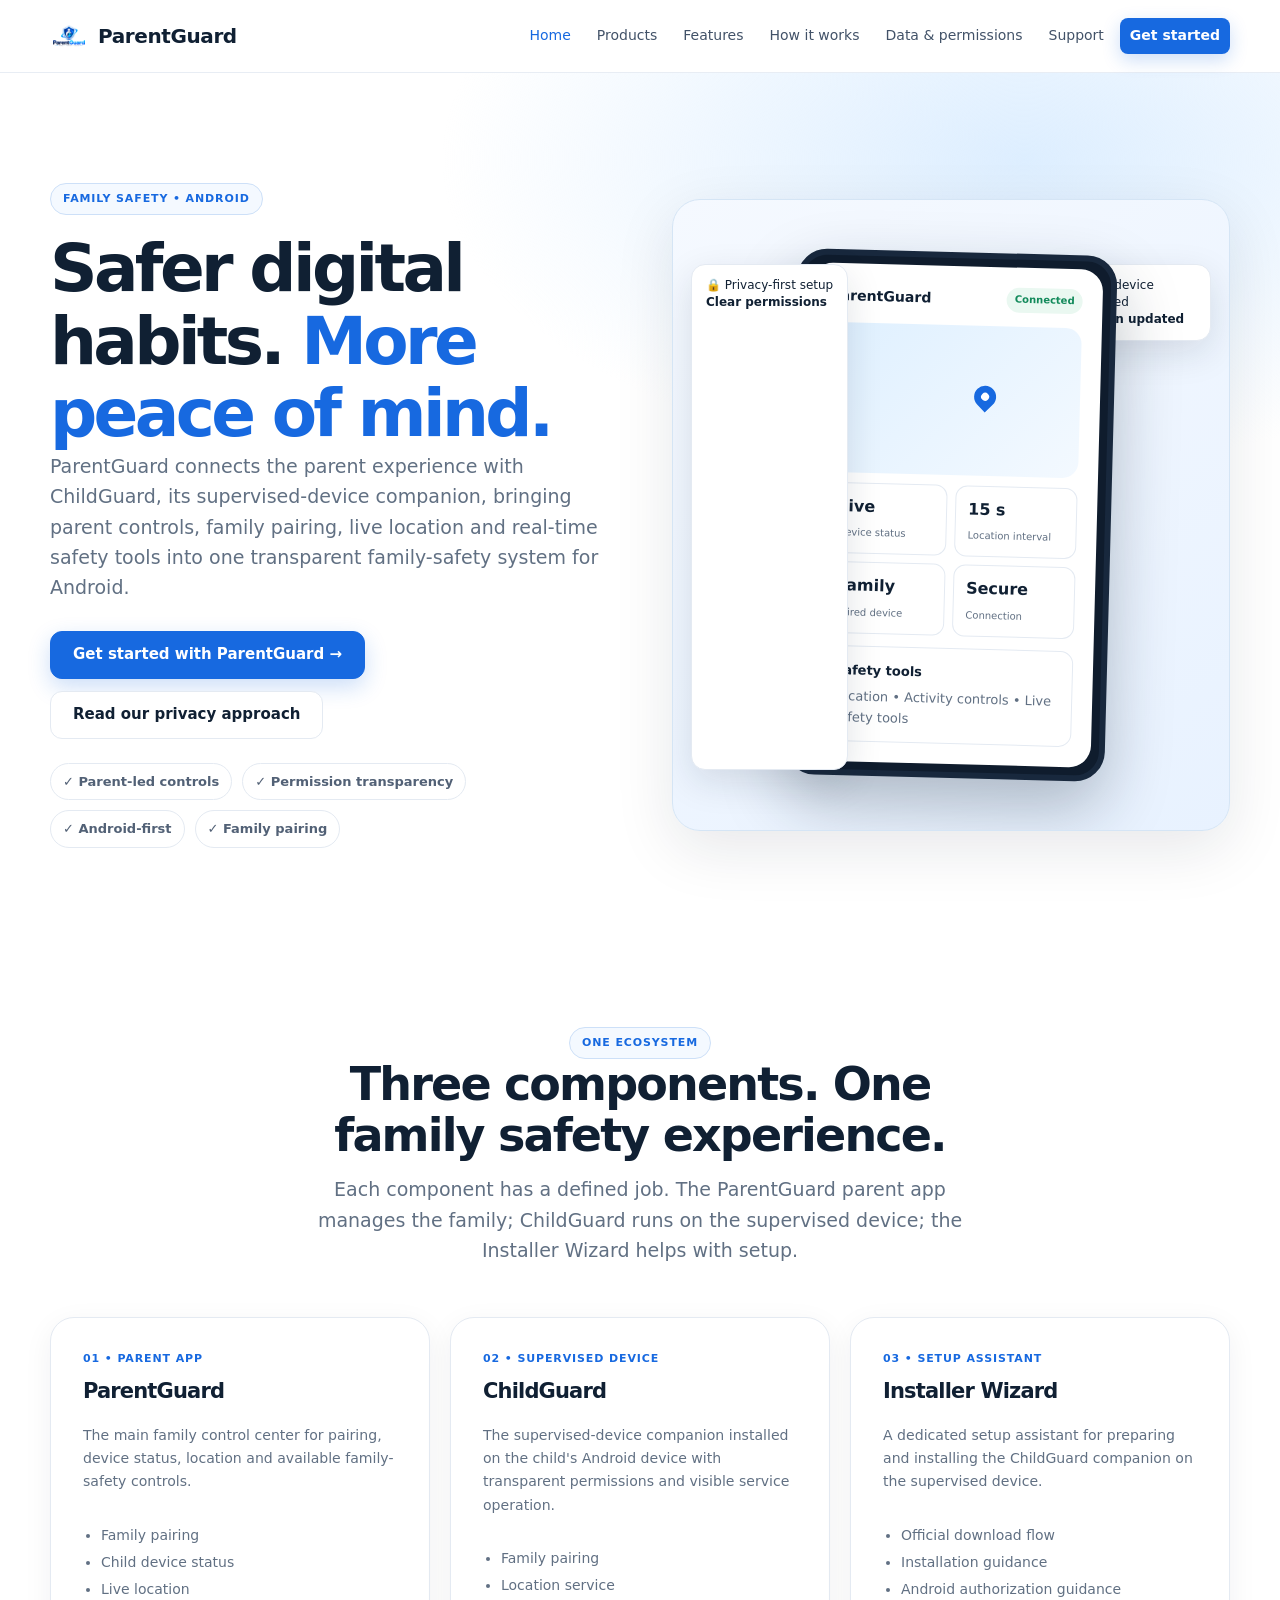
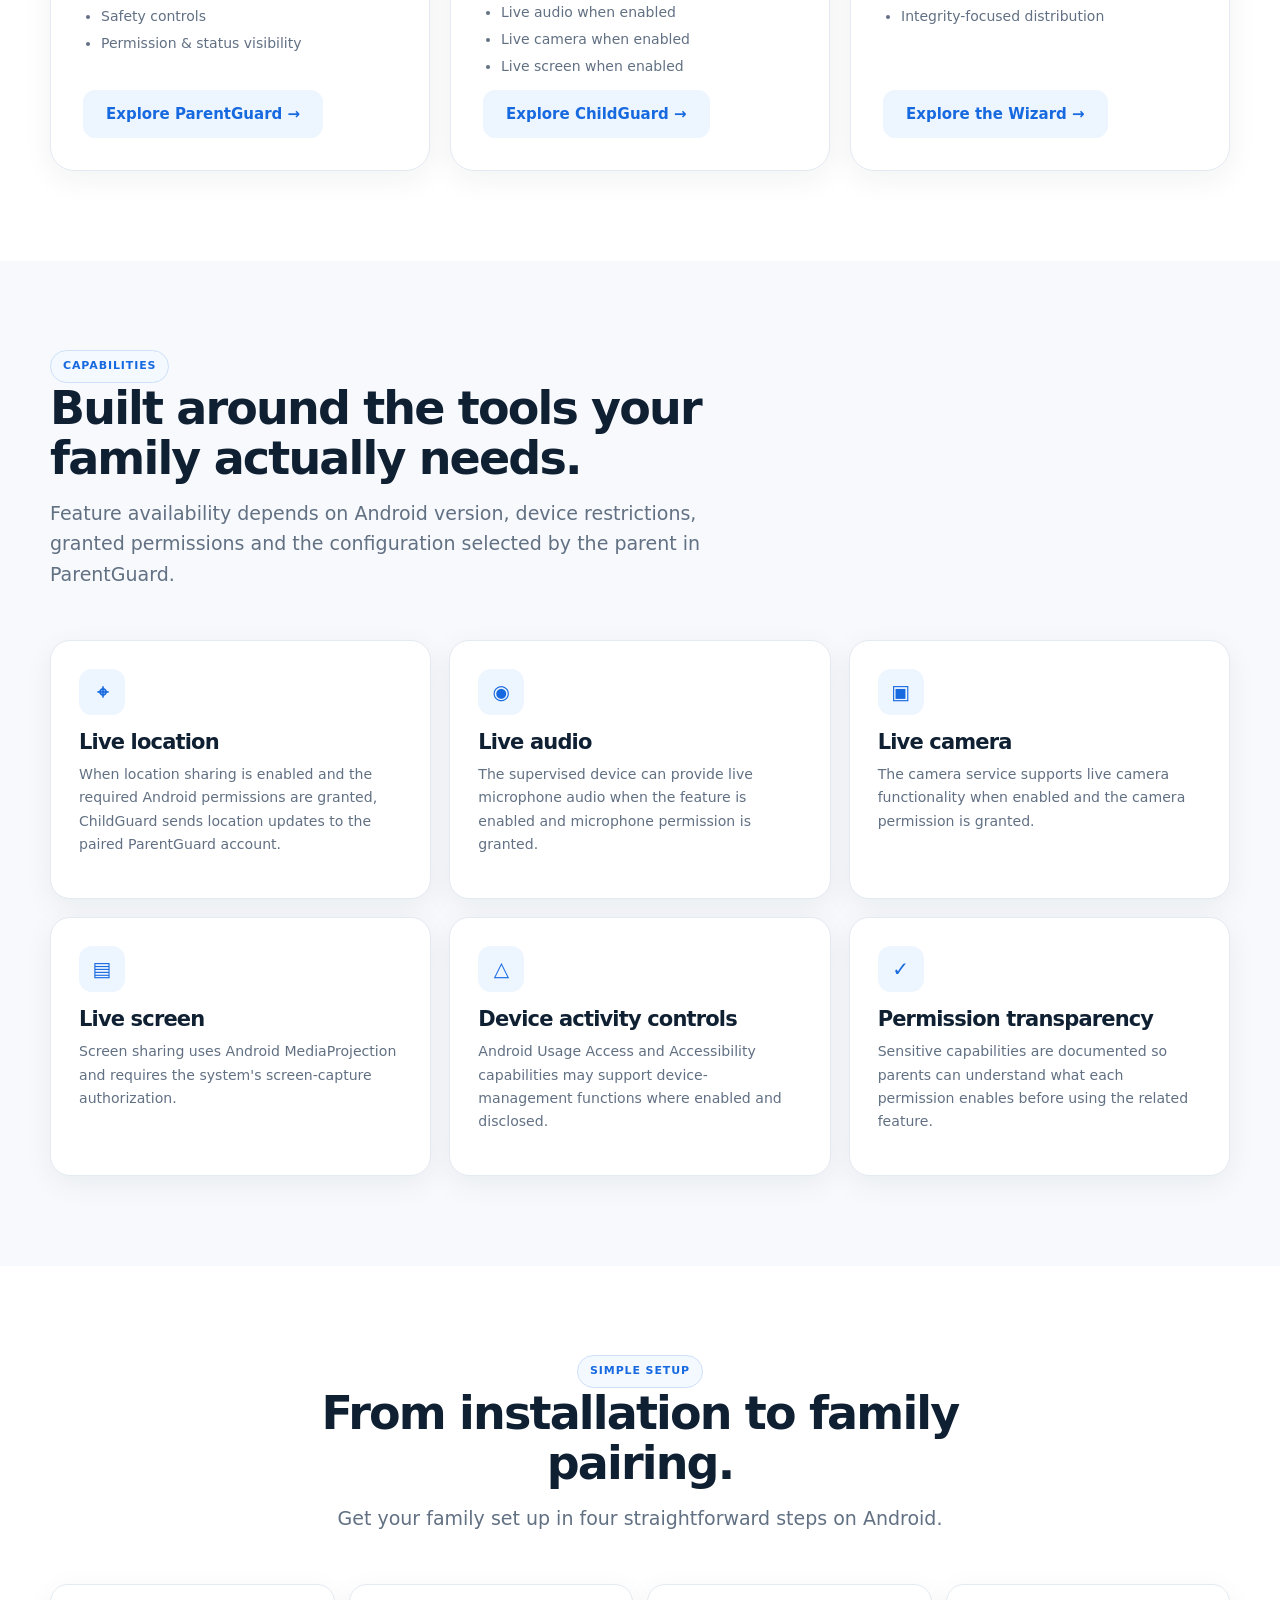
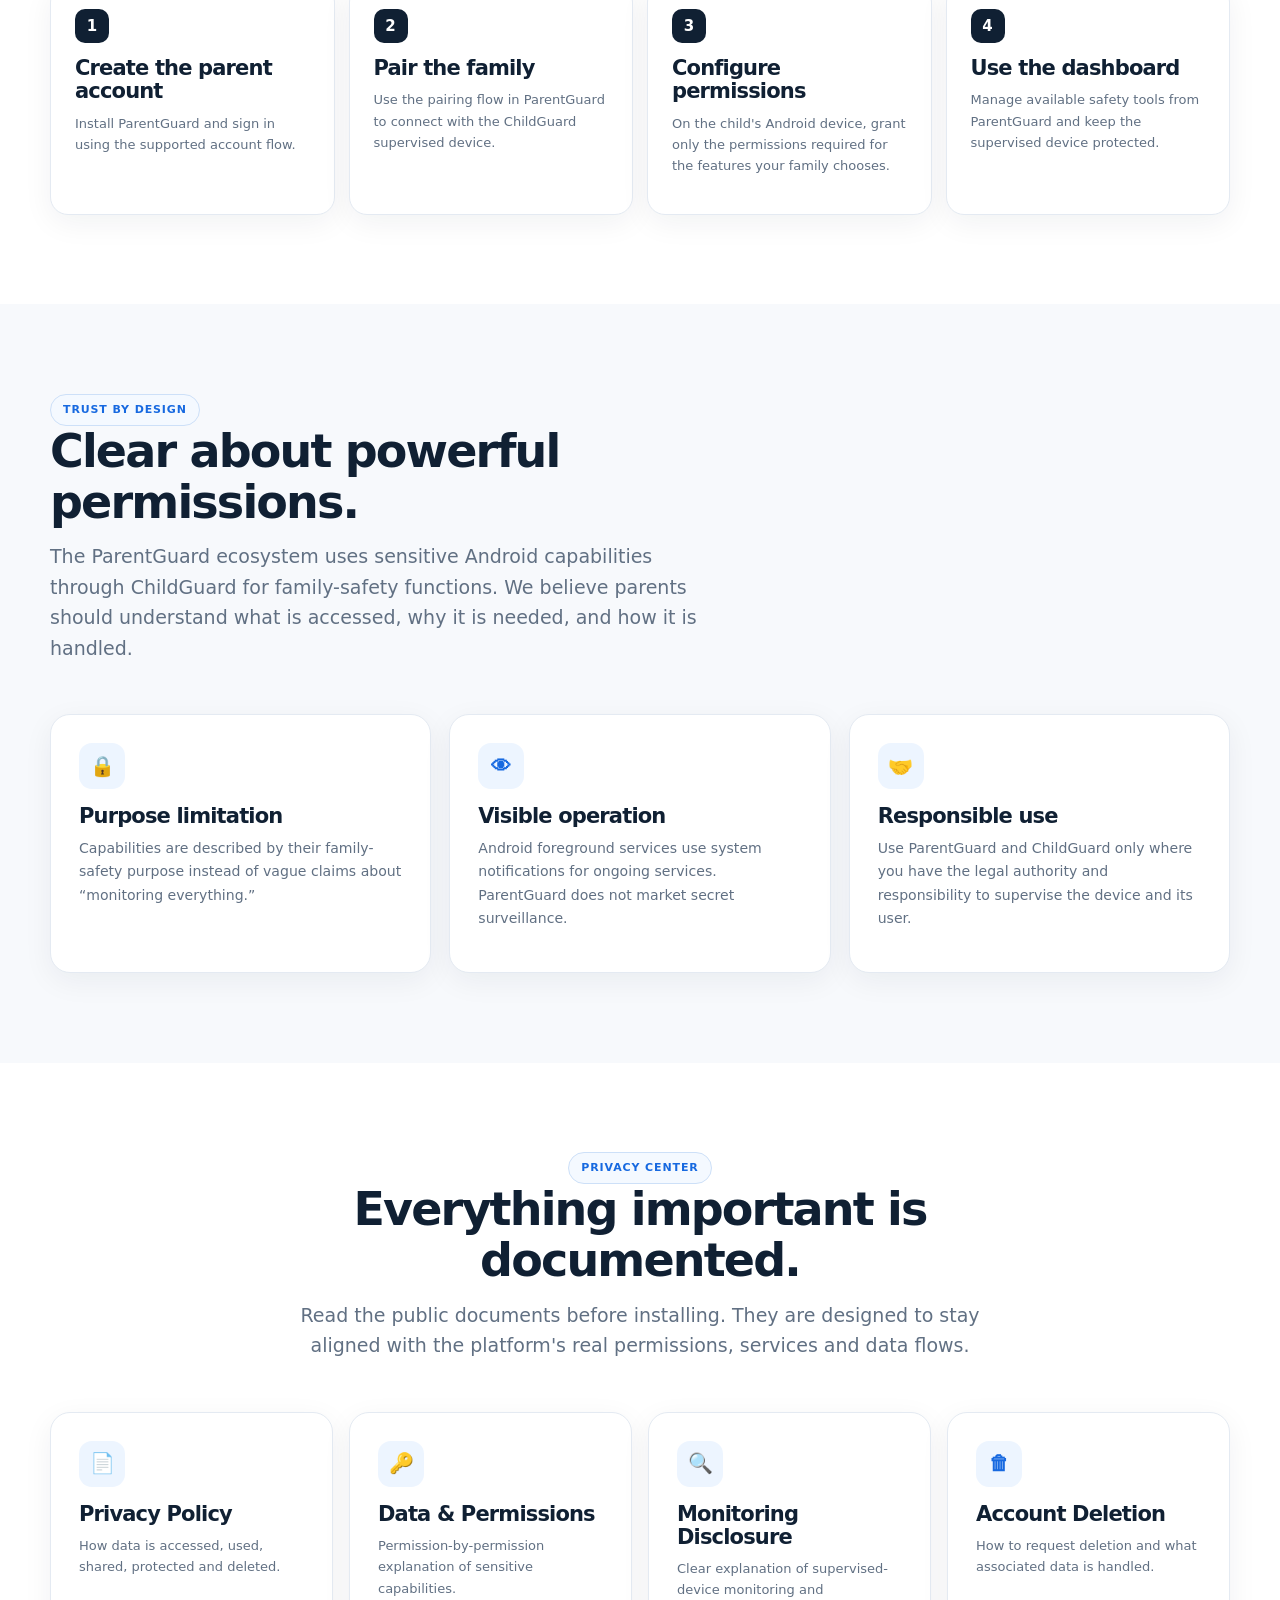
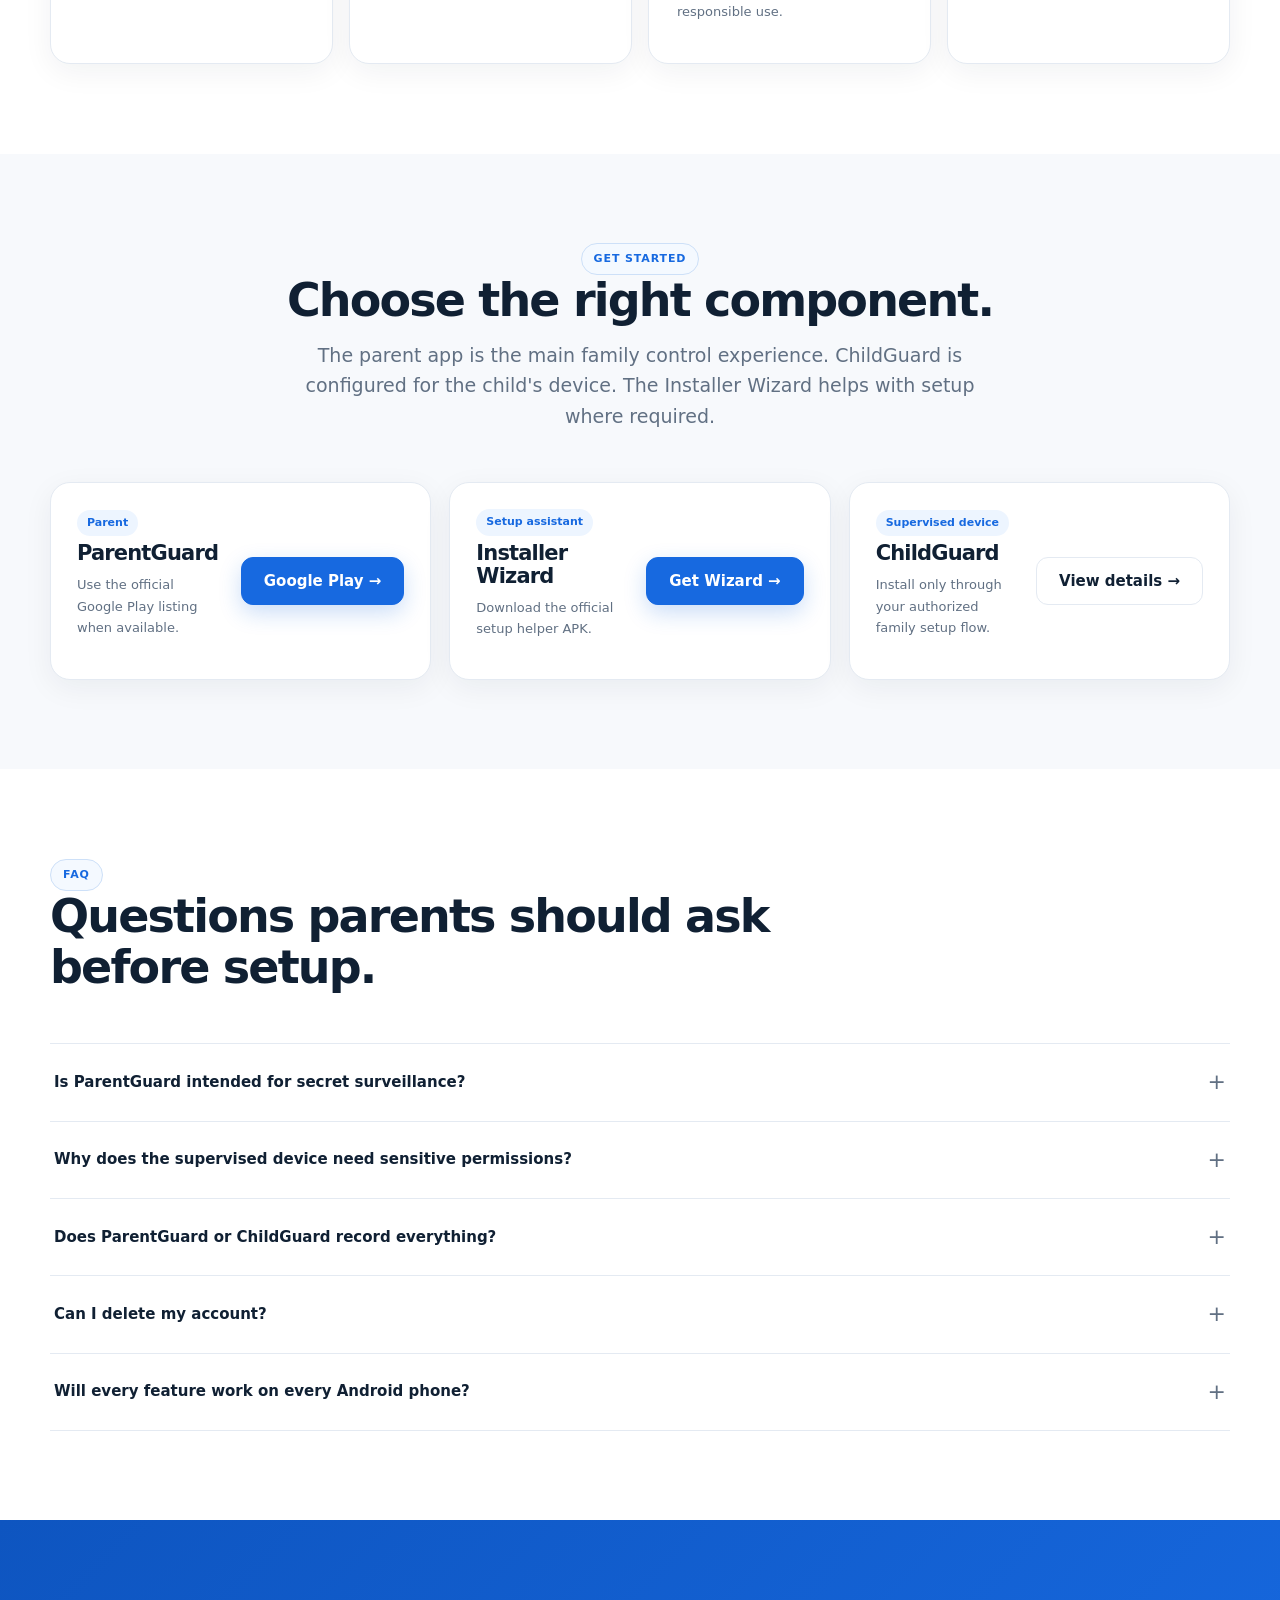
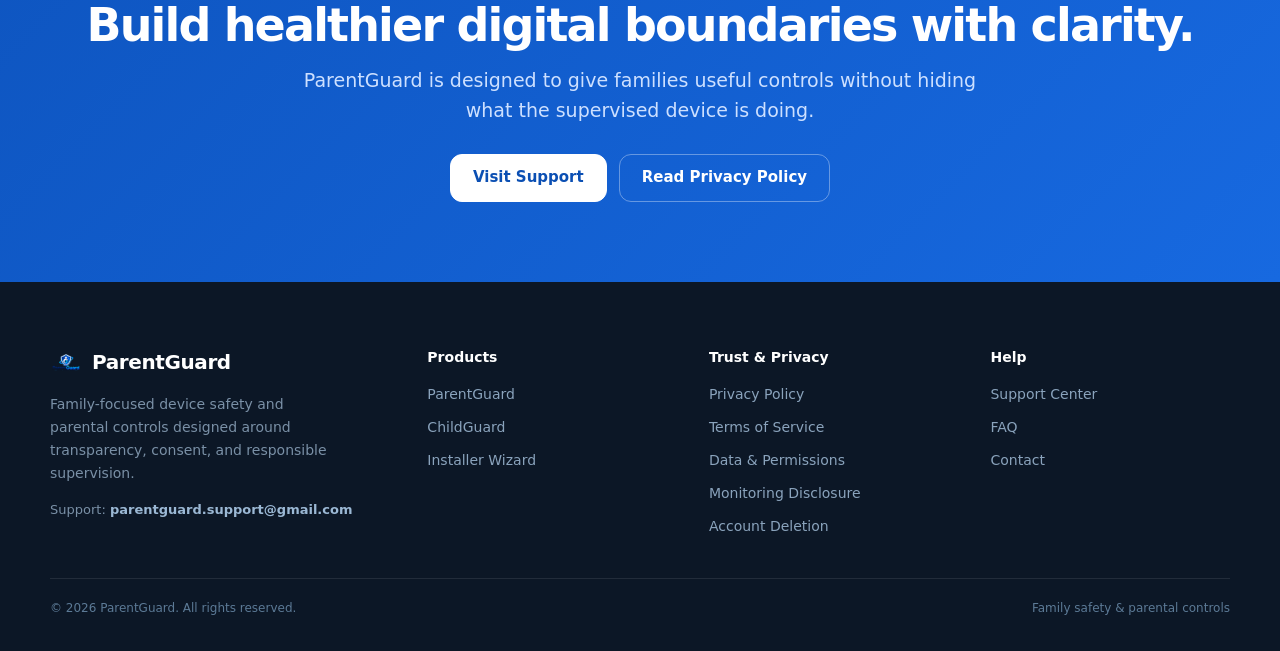
==== commit 7e6698e8: "Refine ParentGuard branding across homepage" ====
--- a/index.html
+++ b/index.html
@@ -3,20 +3,20 @@
 <head>
 <meta charset="utf-8">
 <meta name="viewport" content="width=device-width,initial-scale=1">
-<title>ParentGuard & ChildGuard — Family Safety & Parental Controls for Android</title>
-<meta name="description" content="ParentGuard and ChildGuard give families transparent parental controls, live location sharing, and device safety tools — designed for Android with full permission transparency.">
+<title>ParentGuard — Family Safety &amp; Parental Controls for Android</title>
+<meta name="description" content="ParentGuard provides transparent parental controls, family pairing, live location, and device safety tools with ChildGuard, its supervised-device companion for Android.">
 <meta name="theme-color" content="#1769e0">
 <link rel="icon" type="image/png" href="assets/img/parent_controller_logo.png">
 <link rel="apple-touch-icon" href="assets/img/parent_controller_logo.png">
 <!-- Open Graph -->
 <meta property="og:type" content="website">
-<meta property="og:title" content="ParentGuard & ChildGuard — Family Safety for Android">
-<meta property="og:description" content="Transparent parental controls, live location, device monitoring and family pairing in one Android family-safety system.">
+<meta property="og:title" content="ParentGuard — Family Safety &amp; Parental Controls for Android">
+<meta property="og:description" content="ParentGuard connects parents with ChildGuard, its supervised-device companion, providing a transparent family-safety system for Android.">
 <meta property="og:image" content="assets/img/parent_controller_logo.png">
 <!-- Twitter Card -->
 <meta name="twitter:card" content="summary">
-<meta name="twitter:title" content="ParentGuard & ChildGuard — Family Safety for Android">
-<meta name="twitter:description" content="Transparent parental controls and family safety tools for Android.">
+<meta name="twitter:title" content="ParentGuard — Family Safety for Android">
+<meta name="twitter:description" content="ParentGuard provides transparent parental controls and safety tools for Android.">
 <link rel="stylesheet" href="assets/css/styles.css">
 <script defer src="assets/js/config.js"></script>
 </head>
@@ -24,9 +24,9 @@
 
 <nav class="nav" role="navigation" aria-label="Main navigation">
  <div class="container nav-inner">
-  <a class="brand" href="index.html" aria-label="ChildGuard home">
+  <a class="brand" href="index.html" aria-label="ParentGuard home">
    <img class="logo" src="assets/img/parent_controller_logo.png" alt="ParentGuard logo" width="38" height="38">
-   <span>ChildGuard</span>
+   <span>ParentGuard</span>
   </a>
   <button class="menu-btn" aria-label="Open navigation menu" aria-expanded="false" aria-controls="nav-links">☰</button>
   <div class="nav-links" id="nav-links" role="menubar">
@@ -46,9 +46,9 @@
   <div>
    <span class="eyebrow">Family safety &bull; Android</span>
    <h1 id="hero-heading">Safer digital habits. <span style="color:var(--brand)">More peace of mind.</span></h1>
-   <p class="lead">ParentGuard and ChildGuard bring parental controls, supervised-device protection, family pairing, live location and real-time safety tools into one transparent family-safety system for Android.</p>
+   <p class="lead">ParentGuard connects the parent experience with ChildGuard, its supervised-device companion, bringing parent controls, family pairing, live location and real-time safety tools into one transparent family-safety system for Android.</p>
    <div class="hero-actions">
-    <a class="btn btn-primary" href="#download">Set up ChildGuard &rarr;</a>
+    <a class="btn btn-primary" href="#download">Get started with ParentGuard &rarr;</a>
     <a class="btn btn-secondary" href="privacy.html">Read our privacy approach</a>
    </div>
    <div class="trust-row" aria-label="Key product qualities">
@@ -86,13 +86,13 @@
   <div class="section-head center">
    <span class="eyebrow">One ecosystem</span>
    <h2 id="products-heading">Three components. One family safety experience.</h2>
-   <p class="lead center">Each component has a defined job. The parent app manages the family; the supervised app runs on the child's device; the Wizard helps with installation and setup.</p>
+   <p class="lead center">Each component has a defined job. The ParentGuard parent app manages the family; ChildGuard runs on the supervised device; the Installer Wizard helps with setup.</p>
   </div>
   <div class="product-grid">
    <article class="product-card reveal">
     <span class="tag">01 &bull; Parent app</span>
     <h3>ParentGuard</h3>
-    <p class="muted">The parent's control center for pairing, device status, location and available family-safety controls.</p>
+    <p class="muted">The main family control center for pairing, device status, location and available family-safety controls.</p>
     <ul>
      <li>Family pairing</li>
      <li>Child device status</li>
@@ -105,7 +105,7 @@
    <article class="product-card reveal">
     <span class="tag">02 &bull; Supervised device</span>
     <h3>ChildGuard</h3>
-    <p class="muted">The supervised-device companion installed on the child's Android device with the required permissions and visible service operation.</p>
+    <p class="muted">The supervised-device companion installed on the child's Android device with transparent permissions and visible service operation.</p>
     <ul>
      <li>Family pairing</li>
      <li>Location service</li>
@@ -116,9 +116,9 @@
     <a class="btn btn-soft" href="child.html">Explore ChildGuard &rarr;</a>
    </article>
    <article class="product-card reveal">
-    <span class="tag">03 &bull; Setup</span>
+    <span class="tag">03 &bull; Setup assistant</span>
     <h3>Installer Wizard</h3>
-    <p class="muted">A dedicated installation helper for distributing and starting the ChildGuard setup flow outside the parent app.</p>
+    <p class="muted">A dedicated setup assistant for preparing and installing the ChildGuard companion on the supervised device.</p>
     <ul>
      <li>Official download flow</li>
      <li>Installation guidance</li>
@@ -136,13 +136,13 @@
   <div class="section-head">
    <span class="eyebrow">Capabilities</span>
    <h2 id="features-heading">Built around the tools your family actually needs.</h2>
-   <p class="lead">Feature availability depends on Android version, device restrictions, granted permissions and the configuration selected by the parent.</p>
+   <p class="lead">Feature availability depends on Android version, device restrictions, granted permissions and the configuration selected by the parent in ParentGuard.</p>
   </div>
   <div class="grid-3">
    <article class="card reveal">
     <div class="icon-box" aria-hidden="true">&#8982;</div>
     <h3>Live location</h3>
-    <p class="muted">When location sharing is enabled and the required Android permissions are granted, ChildGuard can send location updates to the paired family account.</p>
+    <p class="muted">When location sharing is enabled and the required Android permissions are granted, ChildGuard sends location updates to the paired ParentGuard account.</p>
    </article>
    <article class="card reveal">
     <div class="icon-box" aria-hidden="true">&#9673;</div>
@@ -189,17 +189,17 @@
    <div class="step reveal">
     <div class="step-num" aria-hidden="true">2</div>
     <h3>Pair the family</h3>
-    <p class="muted small">Use the pairing flow to connect the parent account with the supervised device.</p>
+    <p class="muted small">Use the pairing flow in ParentGuard to connect with the ChildGuard supervised device.</p>
    </div>
    <div class="step reveal">
     <div class="step-num" aria-hidden="true">3</div>
     <h3>Configure permissions</h3>
-    <p class="muted small">On Android, grant only the permissions required for the features your family chooses.</p>
+    <p class="muted small">On the child's Android device, grant only the permissions required for the features your family chooses.</p>
    </div>
    <div class="step reveal">
     <div class="step-num" aria-hidden="true">4</div>
     <h3>Use the dashboard</h3>
-    <p class="muted small">Manage available safety tools from ParentGuard and keep the supervised device configured.</p>
+    <p class="muted small">Manage available safety tools from ParentGuard and keep the supervised device protected.</p>
    </div>
   </div>
  </div>
@@ -210,7 +210,7 @@
   <div class="section-head">
    <span class="eyebrow">Trust by design</span>
    <h2 id="trust-heading">Clear about powerful permissions.</h2>
-   <p class="lead">ChildGuard uses sensitive Android capabilities for family-safety functions. We believe parents should understand what is accessed, why it is needed, and how it is handled.</p>
+   <p class="lead">The ParentGuard ecosystem uses sensitive Android capabilities through ChildGuard for family-safety functions. We believe parents should understand what is accessed, why it is needed, and how it is handled.</p>
   </div>
   <div class="grid-3">
    <div class="card">
@@ -221,12 +221,12 @@
    <div class="card">
     <div class="icon-box" aria-hidden="true">&#128065;</div>
     <h3>Visible operation</h3>
-    <p class="muted">Android foreground services use system notifications for ongoing services. ChildGuard does not market secret surveillance.</p>
+    <p class="muted">Android foreground services use system notifications for ongoing services. ParentGuard does not market secret surveillance.</p>
    </div>
    <div class="card">
     <div class="icon-box" aria-hidden="true">&#129309;</div>
     <h3>Responsible use</h3>
-    <p class="muted">Use ChildGuard only where you have the legal authority and responsibility to supervise the device and its user.</p>
+    <p class="muted">Use ParentGuard and ChildGuard only where you have the legal authority and responsibility to supervise the device and its user.</p>
    </div>
   </div>
  </div>
@@ -237,7 +237,7 @@
   <div class="section-head center">
    <span class="eyebrow">Privacy center</span>
    <h2 id="privacy-heading">Everything important is documented.</h2>
-   <p class="lead center">Read the public documents before installing. They are designed to stay aligned with the app's real permissions, services and data flows.</p>
+   <p class="lead center">Read the public documents before installing. They are designed to stay aligned with the platform's real permissions, services and data flows.</p>
   </div>
   <div class="grid-4">
    <a class="card" href="privacy.html" aria-label="Read Privacy Policy">
@@ -269,7 +269,7 @@
   <div class="section-head center">
    <span class="eyebrow">Get started</span>
    <h2 id="download-heading">Choose the right component.</h2>
-   <p class="lead center">The parent app is the main family control experience. The supervised app is configured for the child's device. The Wizard helps with installation where required.</p>
+   <p class="lead center">The parent app is the main family control experience. ChildGuard is configured for the child's device. The Installer Wizard helps with setup where required.</p>
   </div>
   <div class="grid-3">
    <div class="download-box">
@@ -282,7 +282,7 @@
    </div>
    <div class="download-box">
     <div>
-     <span class="badge">Setup</span>
+     <span class="badge">Setup assistant</span>
      <h3>Installer Wizard</h3>
      <p class="muted small">Download the official setup helper APK.</p>
     </div>
@@ -308,15 +308,15 @@
   </div>
   <div class="faq" role="list">
    <details role="listitem">
-    <summary>Is ChildGuard intended for secret surveillance?</summary>
-    <p class="muted">No. ChildGuard is designed as a parent/guardian-managed family safety system. It should not be used to secretly monitor spouses, partners, employees, friends, or other adults without lawful authority and appropriate consent.</p>
+    <summary>Is ParentGuard intended for secret surveillance?</summary>
+    <p class="muted">No. ParentGuard is designed as a parent/guardian-managed family safety system. It should not be used to secretly monitor spouses, partners, employees, friends, or other adults without lawful authority and appropriate consent.</p>
    </details>
    <details role="listitem">
     <summary>Why does the supervised device need sensitive permissions?</summary>
-    <p class="muted">Features such as location, microphone, camera, screen sharing, Accessibility and Usage Access require Android capabilities. Each is documented on our <a href="data-permissions.html" style="color:var(--brand)">Data &amp; Permissions</a> page and should be enabled only when the corresponding family-safety feature is needed.</p>
-   </details>
-   <details role="listitem">
-    <summary>Does ChildGuard record everything?</summary>
+    <p class="muted">Features such as location, microphone, camera, screen sharing, Accessibility and Usage Access require Android capabilities on the ChildGuard companion app. Each is documented on our <a href="data-permissions.html" style="color:var(--brand)">Data &amp; Permissions</a> page and should be enabled only when the corresponding family-safety feature is needed.</p>
+   </details>
+   <details role="listitem">
+    <summary>Does ParentGuard or ChildGuard record everything?</summary>
     <p class="muted">No. Real-time features are feature-specific and depend on the app configuration, Android permission state and connection. See the <a href="data-permissions.html" style="color:var(--brand)">Data &amp; Permissions</a> page for the current documented behavior.</p>
    </details>
    <details role="listitem">
@@ -325,7 +325,7 @@
    </details>
    <details role="listitem">
     <summary>Will every feature work on every Android phone?</summary>
-    <p class="muted">No. Android version, OEM restrictions, battery optimization, permission state and system policies can affect behavior. The setup flow should tell users when a device-specific limitation applies.</p>
+    <p class="muted">No. Android version, OEM restrictions, battery optimization, permission state and system policies can affect behavior. The setup flow tells users when a device-specific limitation applies.</p>
    </details>
   </div>
  </div>
@@ -334,7 +334,7 @@
 <section class="cta" aria-labelledby="cta-heading">
  <div class="container">
   <h2 id="cta-heading">Build healthier digital boundaries with clarity.</h2>
-  <p class="lead">ChildGuard is designed to give families useful controls without hiding what the device is doing.</p>
+  <p class="lead">ParentGuard is designed to give families useful controls without hiding what the supervised device is doing.</p>
   <div class="hero-actions" style="justify-content:center;margin-top:28px">
    <a class="btn" style="background:#fff;color:var(--brand-dark);border-color:#fff" href="support.html">Visit Support</a>
    <a class="btn" style="background:transparent;border-color:rgba(255,255,255,.35);color:#fff" href="privacy.html">Read Privacy Policy</a>
@@ -347,12 +347,12 @@
  <div class="container">
   <div class="footer-grid">
    <div>
-    <a class="brand" href="index.html" aria-label="ChildGuard home">
+    <a class="brand" href="index.html" aria-label="ParentGuard home">
      <img class="logo" src="assets/img/parent_controller_logo.png" alt="ParentGuard logo" width="32" height="32" loading="lazy">
-     <span>ChildGuard</span>
+     <span>ParentGuard</span>
     </a>
     <p class="footer-desc">Family-focused device safety and parental controls designed around transparency, consent, and responsible supervision.</p>
-    <p class="footer-contact">Support: <a data-support-email href="#">parentguard.support@gmail.com</a></p>
+    <p class="footer-contact">Support: <a data-support-email href="mailto:parentguard.support@gmail.com">parentguard.support@gmail.com</a></p>
    </div>
    <div>
     <div class="footer-title">Products</div>
@@ -382,8 +382,8 @@
    </div>
   </div>
   <div class="footer-bottom">
-   <span>&copy; <span data-year></span> ChildGuard. All rights reserved.</span>
-   <span>Nadi Darwaja, Kapadvanj, Kheda, Gujarat, India</span>
+   <span>&copy; <span data-year></span> ParentGuard. All rights reserved.</span>
+   <span>Family safety &amp; parental controls</span>
   </div>
  </div>
 </footer>
